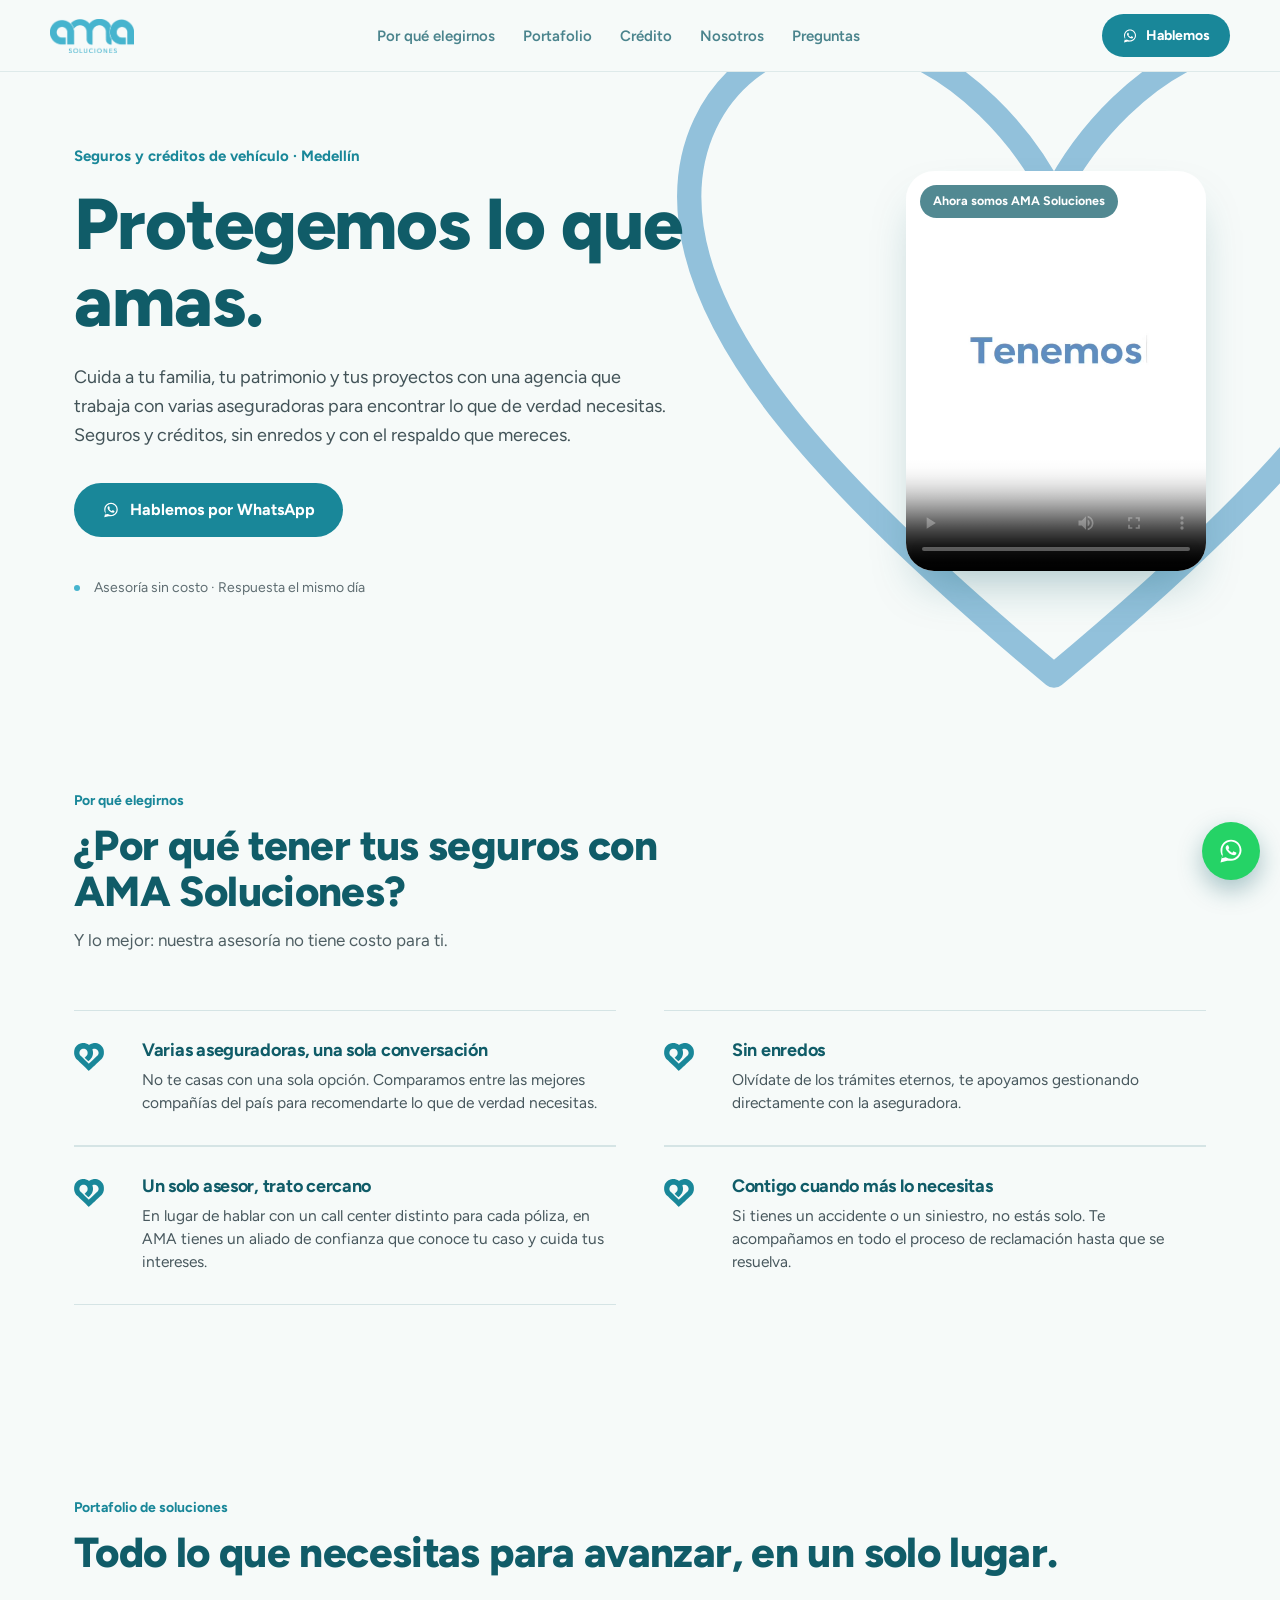
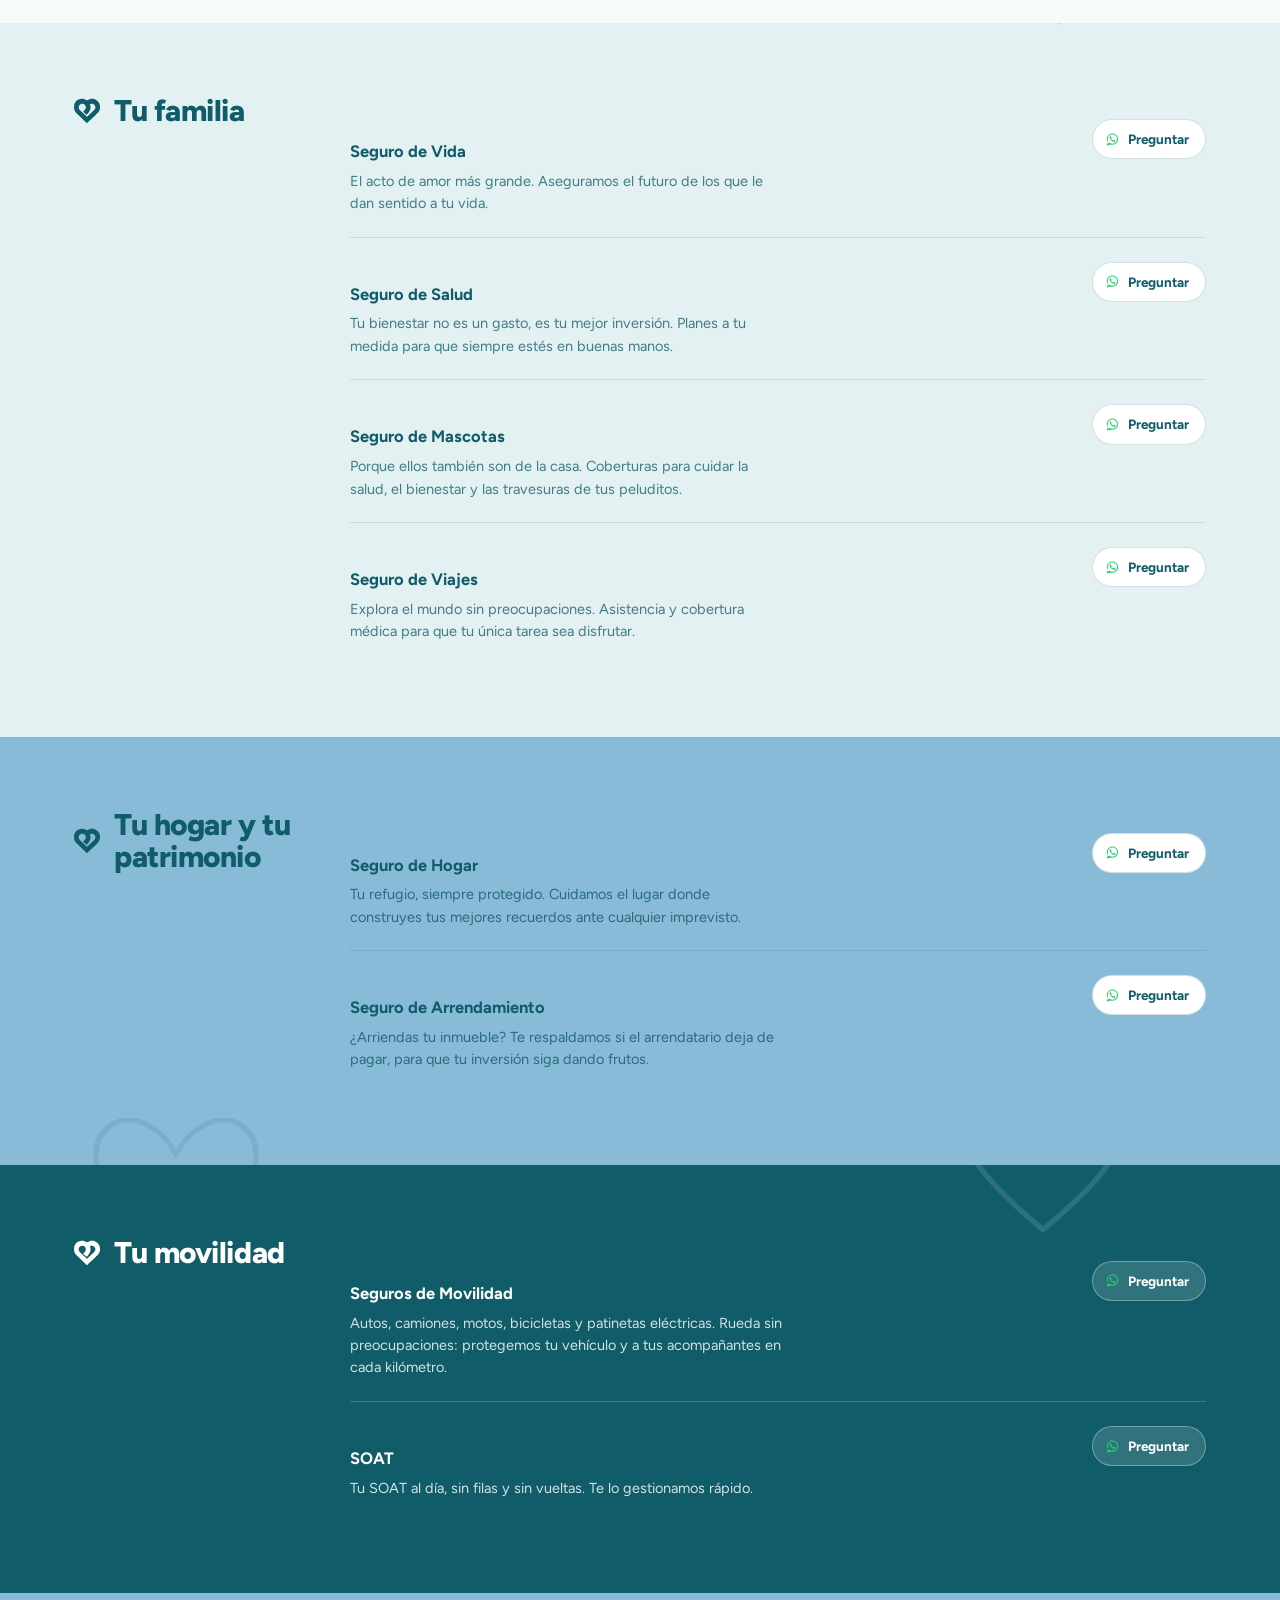
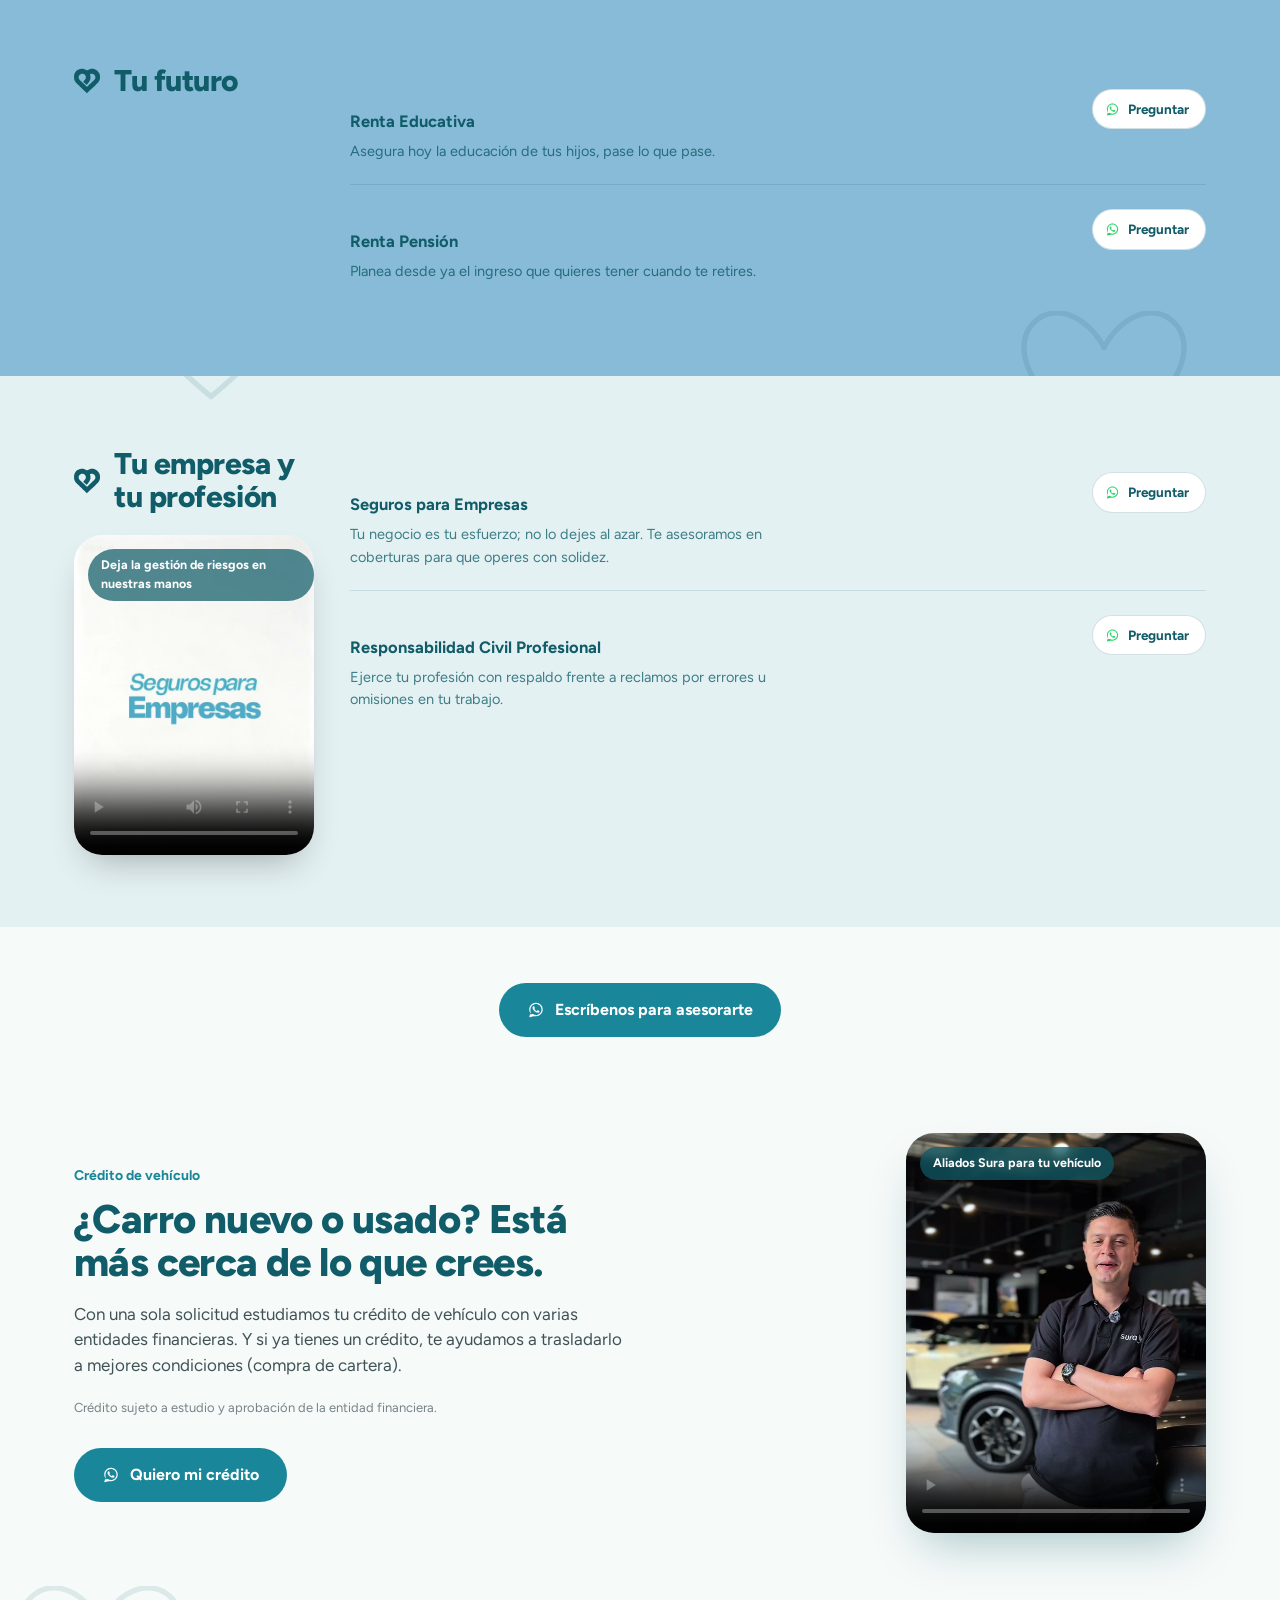
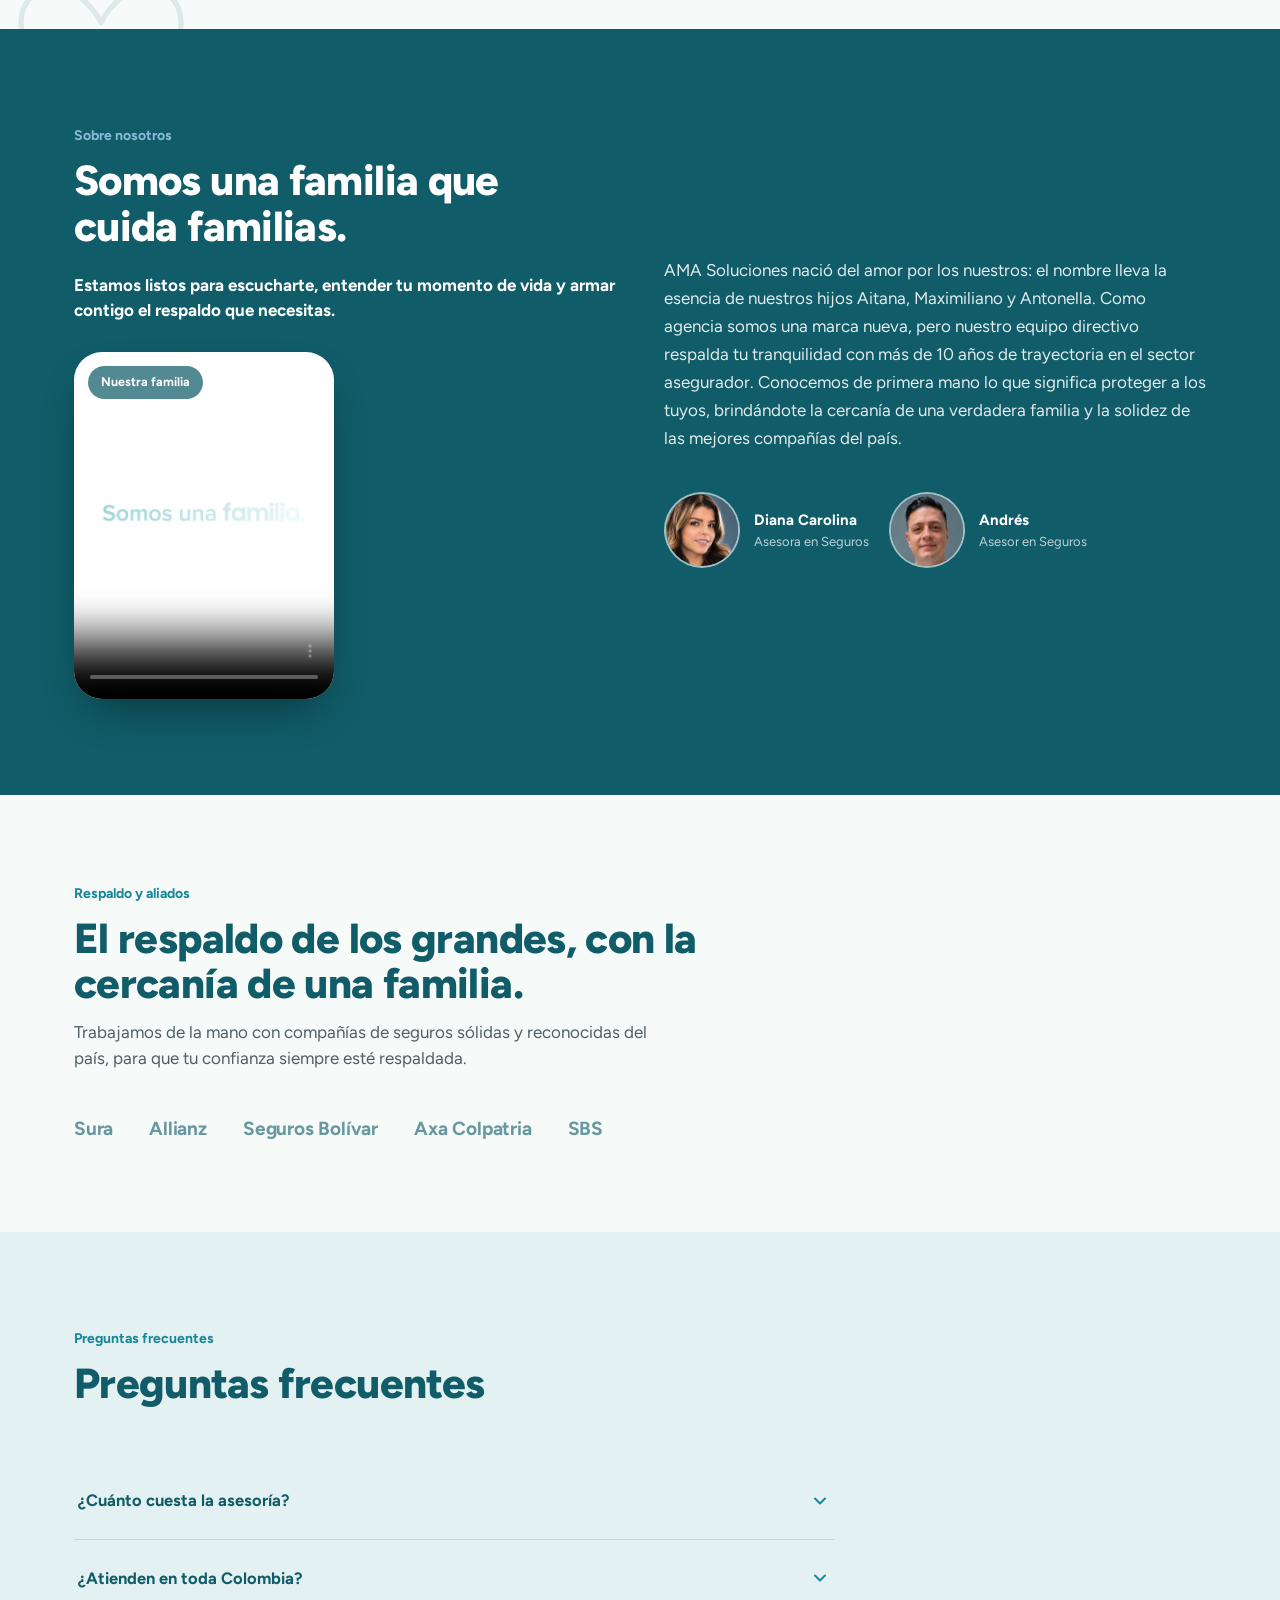
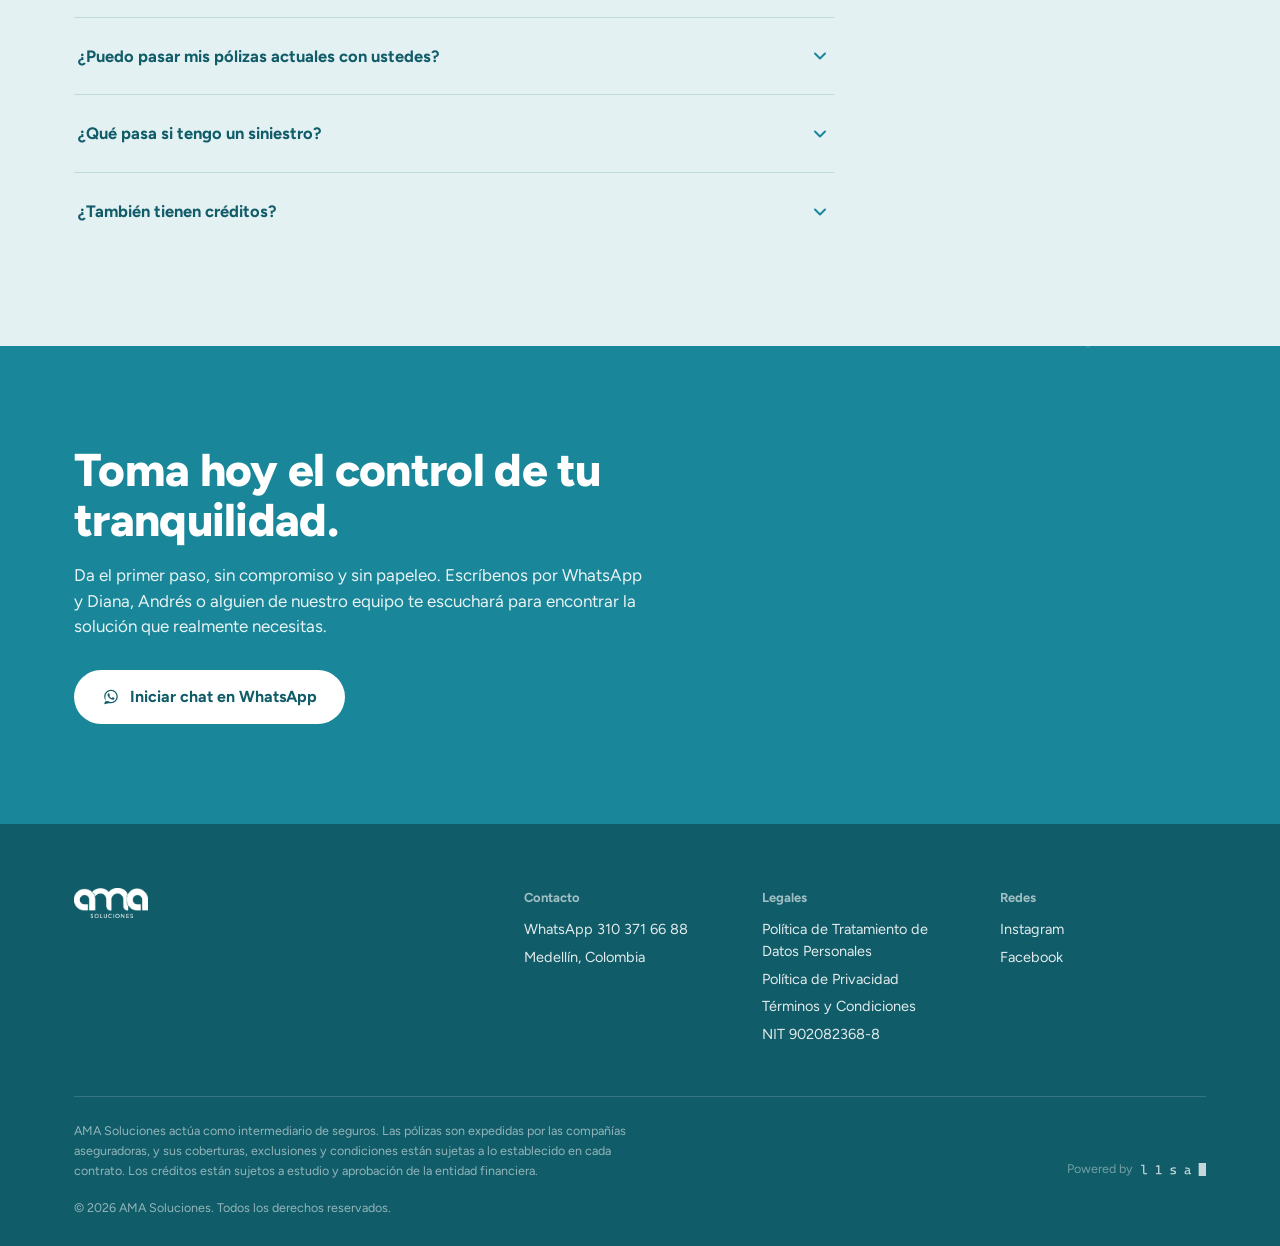
==== index.html @ b1a8461d "feat: corazones del logo, favicon de marca y fotos de los dueños Co-Authored-By: Claude Opus 5.5 <no" ====
<!doctype html>
<html lang="es">
<head>
<meta charset="UTF-8">
<meta name="viewport" content="width=device-width, initial-scale=1">
<title>AMA Soluciones — Protegemos lo que amas</title>
<meta name="description" content="Agencia multimarca de seguros y créditos de vehículo en Medellín. Comparamos entre las mejores aseguradoras del país para encontrar lo que de verdad necesitas, con un solo asesor de confianza.">
<meta property="og:title" content="AMA Soluciones — Protegemos lo que amas">
<meta property="og:description" content="Seguros y créditos, sin enredos y con el respaldo que mereces.">
<meta property="og:image" content="assets/logos/logo-completo-color.png">
<link rel="icon" href="favicon.ico" sizes="any">
<link rel="icon" href="assets/favicon.svg" type="image/svg+xml">
<link rel="apple-touch-icon" href="assets/apple-touch-icon.png">
<meta name="theme-color" content="#198799">
<link rel="preconnect" href="https://fonts.googleapis.com">
<link rel="preconnect" href="https://fonts.gstatic.com" crossorigin>
<link href="https://fonts.googleapis.com/css2?family=Figtree:wght@400;500;600;700;800;900&display=swap" rel="stylesheet">
<link rel="stylesheet" href="styles.css">
</head>
<body>

<!-- Símbolos SVG compartidos (corazón de líneas, WhatsApp, chevron) -->
<svg width="0" height="0" style="position:absolute" aria-hidden="true">
  <symbol id="ico-heart" viewBox="0 0 100 90">
    <path d="M50 85 C20 60 2 40 2 22 C2 8 14 -2 28 2 C38 5 46 14 50 22 C54 14 62 5 72 2 C86 -2 98 8 98 22 C98 40 80 60 50 85 Z" fill="none" stroke="currentColor" stroke-width="3.2" stroke-linejoin="round" stroke-linecap="round"/>
  </symbol>
  <symbol id="ico-heart-logo" viewBox="0 0 898 844">
    <path fill="currentColor" transform="translate(0,844) scale(1,-1)" d="M254 842 c-8 0 -25 -2 -29 -3 -3 0 -7 -1 -10 -2 -6 -1 -10 -2 -20 -5 -4 -1 -19 -6 -22 -7 -1 -1 -3 -1 -4 -2 -11 -4 -24 -10 -32 -15 -3 -2 -6 -4 -7 -4 0 0 -4 -3 -9 -6 -33 -22 -60 -51 -80 -84 -8 -12 -21 -39 -21 -42 0 -1 0 -2 -1 -3 -4 -7 -10 -32 -14 -53 -5 -32 -5 -94 1 -121 1 -4 2 -9 2 -11 5 -24 18 -57 33 -82 10 -18 31 -46 37 -51 10 -7 247 -236 298 -286 39 -40 63 -63 64 -63 1 0 23 20 49 44 107 98 127 116 149 137 13 12 52 47 86 79 96 88 96 88 103 97 19 23 41 57 49 78 6 16 9 25 12 34 4 14 6 30 9 50 4 37 0 93 -9 125 -1 2 -1 5 -2 7 -17 61 -65 122 -121 153 -9 5 -23 12 -27 13 -2 1 -6 3 -7 3 -8 4 -21 8 -32 11 -14 4 -17 4 -43 8 -9 1 -50 1 -60 0 -18 -2 -36 -6 -47 -9 -2 -1 -5 -1 -7 -2 -25 -7 -64 -25 -85 -41 -7 -5 -9 -6 -9 -4 -2 4 -45 29 -62 35 -2 1 -5 3 -6 3 -2 0 -4 1 -6 2 -2 1 -4 2 -5 2 -4 1 -17 5 -28 8 -4 1 -22 4 -32 6 -7 1 -45 2 -55 1z m55 -172 c74 -14 117 -89 94 -162 -5 -12 -14 -30 -22 -38 -2 -2 -17 -20 -34 -38 -17 -19 -30 -35 -30 -35 1 -2 117 -105 118 -105 0 0 9 10 19 21 10 11 28 31 39 44 17 19 29 33 29 35 0 1 2 4 5 8 6 10 23 44 23 47 0 1 0 2 1 3 1 1 4 9 6 18 1 2 2 5 3 6 1 1 2 4 2 6 0 2 1 6 2 9 1 6 4 20 5 30 1 11 1 46 0 55 0 3 -1 11 -2 16 -1 4 -2 10 -2 12 0 1 -1 5 -2 9 -1 3 -2 7 -2 8 0 1 -1 5 -2 7 -1 2 -3 9 -5 15 -5 15 -6 13 5 18 5 3 11 6 15 7 5 2 8 2 19 5 6 1 34 1 41 0 55 -11 92 -49 103 -104 1 -7 1 -32 0 -39 -4 -18 -10 -34 -18 -48 -8 -12 -23 -27 -140 -136 -67 -63 -125 -117 -128 -119 l-5 -5 -126 121 c-123 118 -131 126 -141 141 -21 32 -25 79 -9 114 1 2 2 4 2 4 0 1 2 5 5 10 19 32 46 52 85 61 10 2 34 2 47 -1z"/>
  </symbol>
  <symbol id="ico-whatsapp" viewBox="0 0 32 32">
    <path fill="currentColor" d="M16.001 3C9.37 3 4 8.37 4 15c0 2.39.7 4.61 1.9 6.49L4 29l7.73-1.86A11.9 11.9 0 0 0 16 27c6.63 0 12-5.37 12-12S22.63 3 16.001 3Zm.01 21.8c-1.96 0-3.86-.52-5.5-1.5l-.39-.23-4.58 1.1 1.12-4.47-.26-.41A9.77 9.77 0 0 1 6.2 15c0-5.4 4.4-9.8 9.81-9.8 5.4 0 9.8 4.4 9.8 9.8s-4.4 9.8-9.81 9.8Zm5.4-7.34c-.3-.15-1.76-.87-2.03-.97-.27-.1-.47-.15-.67.15-.2.3-.77.97-.94 1.17-.17.2-.35.22-.65.07-.3-.15-1.26-.46-2.4-1.47-.89-.79-1.49-1.76-1.66-2.06-.17-.3-.02-.46.13-.61.14-.14.3-.35.45-.52.15-.17.2-.3.3-.5.1-.2.05-.37-.02-.52-.07-.15-.67-1.61-.92-2.2-.24-.58-.49-.5-.67-.51h-.57c-.2 0-.52.07-.8.37-.27.3-1.05 1.03-1.05 2.5s1.08 2.9 1.23 3.1c.15.2 2.12 3.24 5.14 4.54.72.31 1.28.5 1.72.64.72.23 1.38.2 1.9.12.58-.09 1.76-.72 2.01-1.42.25-.7.25-1.3.17-1.42-.07-.12-.27-.2-.57-.35Z"/>
  </symbol>
  <symbol id="ico-chevron" viewBox="0 0 24 24">
    <path fill="none" stroke="currentColor" stroke-width="2.4" stroke-linecap="round" stroke-linejoin="round" d="M6 9l6 6 6-6"/>
  </symbol>
  <symbol id="ico-menu" viewBox="0 0 24 24">
    <path fill="none" stroke="currentColor" stroke-width="2.2" stroke-linecap="round" d="M4 7h16M4 12h16M4 17h16"/>
  </symbol>
  <symbol id="ico-close" viewBox="0 0 24 24">
    <path fill="none" stroke="currentColor" stroke-width="2.2" stroke-linecap="round" d="M5 5l14 14M19 5L5 19"/>
  </symbol>
</svg>

<header class="site-header">
  <div class="container header-inner">
    <a href="#inicio" class="brand-logo" aria-label="AMA Soluciones — inicio">
      <img src="assets/logos/logo-completo-color.png" alt="AMA Soluciones">
    </a>
    <nav class="main-nav" aria-label="Secciones">
      <ul>
        <li><a href="#por-que">Por qué elegirnos</a></li>
        <li><a href="#portafolio">Portafolio</a></li>
        <li><a href="#credito">Crédito</a></li>
        <li><a href="#nosotros">Nosotros</a></li>
        <li><a href="#preguntas">Preguntas</a></li>
      </ul>
    </nav>
    <a class="header-cta" href="https://wa.me/573103716688?text=%C2%A1Hola%2C%20familia%20AMA%21%20Vengo%20de%20su%20sitio%20web%20y%20me%20gustar%C3%ADa%20recibir%20asesor%C3%ADa%20para%20proteger%20lo%20que%20amo." target="_blank" rel="noopener">
      <svg><use href="#ico-whatsapp"/></svg>
      Hablemos
    </a>
    <button class="nav-toggle" id="navToggle" aria-label="Abrir menú" aria-expanded="false" aria-controls="mobileMenu">
      <svg id="navToggleIcon"><use href="#ico-menu"/></svg>
    </button>
  </div>
  <div class="container">
    <nav class="mobile-menu" id="mobileMenu" aria-label="Secciones (móvil)">
      <a href="#por-que">Por qué elegirnos</a>
      <a href="#portafolio">Portafolio</a>
      <a href="#credito">Crédito de vehículo</a>
      <a href="#nosotros">Nosotros</a>
      <a href="#preguntas">Preguntas</a>
    </nav>
  </div>
</header>

<main>

  <!-- HERO -->
  <section id="inicio" class="hero">
    <div class="heart-mark" aria-hidden="true"><svg><use href="#ico-heart"/></svg></div>
    <div class="container hero-grid">
      <div class="hero-inner">
        <span class="hero-kicker">Seguros y créditos de vehículo · Medellín</span>
        <h1>Protegemos lo que amas.</h1>
        <p class="hero-sub">Cuida a tu familia, tu patrimonio y tus proyectos con una agencia que trabaja con varias aseguradoras para encontrar lo que de verdad necesitas. Seguros y créditos, sin enredos y con el respaldo que mereces.</p>
        <a class="btn btn-primary" href="https://wa.me/573103716688?text=%C2%A1Hola%2C%20familia%20AMA%21%20Vengo%20de%20su%20sitio%20web%20y%20me%20gustar%C3%ADa%20recibir%20asesor%C3%ADa%20para%20proteger%20lo%20que%20amo." target="_blank" rel="noopener">
          <svg><use href="#ico-whatsapp"/></svg>
          Hablemos por WhatsApp
        </a>
        <div class="hero-trust"><span class="dot"></span> Asesoría sin costo · Respuesta el mismo día</div>
      </div>
      <div class="hero-media video-card">
        <video controls preload="metadata" poster="assets/videos/anuncio-marca.jpg" playsinline>
          <source src="assets/videos/anuncio-marca.mp4" type="video/mp4">
        </video>
        <span class="video-card-tag">Ahora somos AMA Soluciones</span>
      </div>
    </div>
  </section>

  <!-- POR QUÉ ELEGIRNOS -->
  <section id="por-que" class="why">
    <div class="container">
      <div class="section-head">
        <span class="section-kicker">Por qué elegirnos</span>
        <h2>¿Por qué tener tus seguros con AMA Soluciones?</h2>
        <p>Y lo mejor: nuestra asesoría no tiene costo para ti.</p>
      </div>
      <div class="why-list">
        <div class="why-item">
          <svg class="mini-heart" aria-hidden="true"><use href="#ico-heart-logo"/></svg>
          <div>
            <h3>Varias aseguradoras, una sola conversación</h3>
            <p>No te casas con una sola opción. Comparamos entre las mejores compañías del país para recomendarte lo que de verdad necesitas.</p>
          </div>
        </div>
        <div class="why-item">
          <svg class="mini-heart" aria-hidden="true"><use href="#ico-heart-logo"/></svg>
          <div>
            <h3>Sin enredos</h3>
            <p>Olvídate de los trámites eternos, te apoyamos gestionando directamente con la aseguradora.</p>
          </div>
        </div>
        <div class="why-item">
          <svg class="mini-heart" aria-hidden="true"><use href="#ico-heart-logo"/></svg>
          <div>
            <h3>Un solo asesor, trato cercano</h3>
            <p>En lugar de hablar con un call center distinto para cada póliza, en AMA tienes un aliado de confianza que conoce tu caso y cuida tus intereses.</p>
          </div>
        </div>
        <div class="why-item">
          <svg class="mini-heart" aria-hidden="true"><use href="#ico-heart-logo"/></svg>
          <div>
            <h3>Contigo cuando más lo necesitas</h3>
            <p>Si tienes un accidente o un siniestro, no estás solo. Te acompañamos en todo el proceso de reclamación hasta que se resuelva.</p>
          </div>
        </div>
      </div>
    </div>
  </section>

  <!-- PORTAFOLIO -->
  <section id="portafolio" class="portfolio">
    <div class="section-head">
      <span class="section-kicker">Portafolio de soluciones</span>
      <h2>Todo lo que necesitas para avanzar, en un solo lugar.</h2>
    </div>

    <article class="cat cat--light">
      <div class="heart-mark" aria-hidden="true" style="width:340px;top:-20%;right:4%;"><svg><use href="#ico-heart"/></svg></div>
      <div class="cat-inner">
        <div class="cat-label">
          <svg class="mini-heart" aria-hidden="true"><use href="#ico-heart-logo"/></svg>
          <h3>Tu familia</h3>
        </div>
        <div class="cat-products">
          <div class="cat-product">
            <div>
              <h4>Seguro de Vida</h4>
              <p>El acto de amor más grande. Aseguramos el futuro de los que le dan sentido a tu vida.</p>
            </div>
            <a class="wa-pill" href="https://wa.me/573103716688?text=Hola%2C%20AMA.%20Vengo%20de%20su%20p%C3%A1gina%20web%20y%20quiero%20informaci%C3%B3n%20sobre%20el%20seguro%20de%20vida." target="_blank" rel="noopener"><svg><use href="#ico-whatsapp"/></svg>Preguntar</a>
          </div>
          <div class="cat-product">
            <div>
              <h4>Seguro de Salud</h4>
              <p>Tu bienestar no es un gasto, es tu mejor inversión. Planes a tu medida para que siempre estés en buenas manos.</p>
            </div>
            <a class="wa-pill" href="https://wa.me/573103716688?text=Hola%2C%20AMA.%20Vengo%20de%20su%20p%C3%A1gina%20web%20y%20quiero%20informaci%C3%B3n%20sobre%20el%20seguro%20de%20salud." target="_blank" rel="noopener"><svg><use href="#ico-whatsapp"/></svg>Preguntar</a>
          </div>
          <div class="cat-product">
            <div>
              <h4>Seguro de Mascotas</h4>
              <p>Porque ellos también son de la casa. Coberturas para cuidar la salud, el bienestar y las travesuras de tus peluditos.</p>
            </div>
            <a class="wa-pill" href="https://wa.me/573103716688?text=Hola%2C%20AMA.%20Vengo%20de%20su%20p%C3%A1gina%20web%20y%20quiero%20informaci%C3%B3n%20sobre%20el%20seguro%20de%20mascotas." target="_blank" rel="noopener"><svg><use href="#ico-whatsapp"/></svg>Preguntar</a>
          </div>
          <div class="cat-product">
            <div>
              <h4>Seguro de Viajes</h4>
              <p>Explora el mundo sin preocupaciones. Asistencia y cobertura médica para que tu única tarea sea disfrutar.</p>
            </div>
            <a class="wa-pill" href="https://wa.me/573103716688?text=Hola%2C%20AMA.%20Vengo%20de%20su%20p%C3%A1gina%20web%20y%20quiero%20informaci%C3%B3n%20sobre%20el%20seguro%20de%20viajes." target="_blank" rel="noopener"><svg><use href="#ico-whatsapp"/></svg>Preguntar</a>
          </div>
        </div>
      </div>
    </article>

    <article class="cat cat--mid">
      <div class="heart-mark" aria-hidden="true" style="width:300px;bottom:-24%;left:2%;"><svg><use href="#ico-heart"/></svg></div>
      <div class="cat-inner">
        <div class="cat-label">
          <svg class="mini-heart" aria-hidden="true"><use href="#ico-heart-logo"/></svg>
          <h3>Tu hogar y tu patrimonio</h3>
        </div>
        <div class="cat-products">
          <div class="cat-product">
            <div>
              <h4>Seguro de Hogar</h4>
              <p>Tu refugio, siempre protegido. Cuidamos el lugar donde construyes tus mejores recuerdos ante cualquier imprevisto.</p>
            </div>
            <a class="wa-pill" href="https://wa.me/573103716688?text=Hola%2C%20AMA.%20Vengo%20de%20su%20p%C3%A1gina%20web%20y%20quiero%20informaci%C3%B3n%20sobre%20el%20seguro%20de%20hogar." target="_blank" rel="noopener"><svg><use href="#ico-whatsapp"/></svg>Preguntar</a>
          </div>
          <div class="cat-product">
            <div>
              <h4>Seguro de Arrendamiento</h4>
              <p>¿Arriendas tu inmueble? Te respaldamos si el arrendatario deja de pagar, para que tu inversión siga dando frutos.</p>
            </div>
            <a class="wa-pill" href="https://wa.me/573103716688?text=Hola%2C%20AMA.%20Vengo%20de%20su%20p%C3%A1gina%20web%20y%20quiero%20informaci%C3%B3n%20sobre%20el%20seguro%20de%20arrendamiento." target="_blank" rel="noopener"><svg><use href="#ico-whatsapp"/></svg>Preguntar</a>
          </div>
        </div>
      </div>
    </article>

    <article class="cat cat--dark">
      <div class="heart-mark" aria-hidden="true" style="width:320px;top:-18%;right:6%;"><svg><use href="#ico-heart"/></svg></div>
      <div class="cat-inner">
        <div class="cat-label">
          <svg class="mini-heart" aria-hidden="true"><use href="#ico-heart-logo"/></svg>
          <h3>Tu movilidad</h3>
        </div>
        <div class="cat-products">
          <div class="cat-product">
            <div>
              <h4>Seguros de Movilidad</h4>
              <p>Autos, camiones, motos, bicicletas y patinetas eléctricas. Rueda sin preocupaciones: protegemos tu vehículo y a tus acompañantes en cada kilómetro.</p>
            </div>
            <a class="wa-pill" href="https://wa.me/573103716688?text=Hola%2C%20AMA.%20Vengo%20de%20su%20p%C3%A1gina%20web%20y%20quiero%20informaci%C3%B3n%20sobre%20el%20seguro%20de%20movilidad%20%28autos%2C%20motos%20u%20otros%20veh%C3%ADculos%29." target="_blank" rel="noopener"><svg><use href="#ico-whatsapp"/></svg>Preguntar</a>
          </div>
          <div class="cat-product">
            <div>
              <h4>SOAT</h4>
              <p>Tu SOAT al día, sin filas y sin vueltas. Te lo gestionamos rápido.</p>
            </div>
            <a class="wa-pill" href="https://wa.me/573103716688?text=Hola%2C%20AMA.%20Vengo%20de%20su%20p%C3%A1gina%20web%20y%20quiero%20informaci%C3%B3n%20sobre%20el%20SOAT." target="_blank" rel="noopener"><svg><use href="#ico-whatsapp"/></svg>Preguntar</a>
          </div>
        </div>
      </div>
    </article>

    <article class="cat cat--mid">
      <div class="heart-mark" aria-hidden="true" style="width:300px;bottom:-22%;right:2%;"><svg><use href="#ico-heart"/></svg></div>
      <div class="cat-inner">
        <div class="cat-label">
          <svg class="mini-heart" aria-hidden="true"><use href="#ico-heart-logo"/></svg>
          <h3>Tu futuro</h3>
        </div>
        <div class="cat-products">
          <div class="cat-product">
            <div>
              <h4>Renta Educativa</h4>
              <p>Asegura hoy la educación de tus hijos, pase lo que pase.</p>
            </div>
            <a class="wa-pill" href="https://wa.me/573103716688?text=Hola%2C%20AMA.%20Vengo%20de%20su%20p%C3%A1gina%20web%20y%20quiero%20informaci%C3%B3n%20sobre%20la%20renta%20educativa." target="_blank" rel="noopener"><svg><use href="#ico-whatsapp"/></svg>Preguntar</a>
          </div>
          <div class="cat-product">
            <div>
              <h4>Renta Pensión</h4>
              <p>Planea desde ya el ingreso que quieres tener cuando te retires.</p>
            </div>
            <a class="wa-pill" href="https://wa.me/573103716688?text=Hola%2C%20AMA.%20Vengo%20de%20su%20p%C3%A1gina%20web%20y%20quiero%20informaci%C3%B3n%20sobre%20la%20renta%20pensi%C3%B3n." target="_blank" rel="noopener"><svg><use href="#ico-whatsapp"/></svg>Preguntar</a>
          </div>
        </div>
      </div>
    </article>

    <article class="cat cat--light">
      <div class="heart-mark" aria-hidden="true" style="width:320px;top:-22%;left:4%;"><svg><use href="#ico-heart"/></svg></div>
      <div class="cat-inner">
        <div class="cat-label-col">
          <div class="cat-label">
            <svg class="mini-heart" aria-hidden="true"><use href="#ico-heart-logo"/></svg>
            <h3>Tu empresa y tu profesión</h3>
          </div>
          <div class="video-card cat-video">
            <video controls preload="metadata" poster="assets/videos/testimonio-empresas.jpg" playsinline>
              <source src="assets/videos/testimonio-empresas.mp4" type="video/mp4">
            </video>
            <span class="video-card-tag">Deja la gestión de riesgos en nuestras manos</span>
          </div>
        </div>
        <div class="cat-products">
          <div class="cat-product">
            <div>
              <h4>Seguros para Empresas</h4>
              <p>Tu negocio es tu esfuerzo; no lo dejes al azar. Te asesoramos en coberturas para que operes con solidez.</p>
            </div>
            <a class="wa-pill" href="https://wa.me/573103716688?text=Hola%2C%20AMA.%20Vengo%20de%20su%20p%C3%A1gina%20web%20y%20quiero%20informaci%C3%B3n%20sobre%20los%20seguros%20para%20empresas." target="_blank" rel="noopener"><svg><use href="#ico-whatsapp"/></svg>Preguntar</a>
          </div>
          <div class="cat-product">
            <div>
              <h4>Responsabilidad Civil Profesional</h4>
              <p>Ejerce tu profesión con respaldo frente a reclamos por errores u omisiones en tu trabajo.</p>
            </div>
            <a class="wa-pill" href="https://wa.me/573103716688?text=Hola%2C%20AMA.%20Vengo%20de%20su%20p%C3%A1gina%20web%20y%20quiero%20informaci%C3%B3n%20sobre%20la%20responsabilidad%20civil%20profesional." target="_blank" rel="noopener"><svg><use href="#ico-whatsapp"/></svg>Preguntar</a>
          </div>
        </div>
      </div>
    </article>

    <div class="portfolio-cta">
      <a class="btn btn-primary" href="https://wa.me/573103716688?text=Hola%2C%20AMA.%20Me%20gustar%C3%ADa%20recibir%20asesor%C3%ADa%20para%20proteger%20lo%20que%20amo." target="_blank" rel="noopener">
        <svg><use href="#ico-whatsapp"/></svg>
        Escríbenos para asesorarte
      </a>
    </div>
  </section>

  <!-- CRÉDITO DE VEHÍCULO -->
  <section id="credito" class="credito">
    <div class="heart-mark" aria-hidden="true"><svg><use href="#ico-heart"/></svg></div>
    <div class="container credito-grid">
      <div class="credito-inner">
        <span class="section-kicker">Crédito de vehículo</span>
        <h2>¿Carro nuevo o usado? Está más cerca de lo que crees.</h2>
        <p class="lead">Con una sola solicitud estudiamos tu crédito de vehículo con varias entidades financieras. Y si ya tienes un crédito, te ayudamos a trasladarlo a mejores condiciones (compra de cartera).</p>
        <p class="fine-print">Crédito sujeto a estudio y aprobación de la entidad financiera.</p>
        <a class="btn btn-primary" href="https://wa.me/573103716688?text=Hola%2C%20AMA.%20Me%20interesa%20un%20cr%C3%A9dito%20de%20veh%C3%ADculo." target="_blank" rel="noopener">
          <svg><use href="#ico-whatsapp"/></svg>
          Quiero mi crédito
        </a>
      </div>
      <div class="video-card credito-media">
        <video controls preload="metadata" poster="assets/videos/testimonio-vehiculo-sura.jpg" playsinline>
          <source src="assets/videos/testimonio-vehiculo-sura.mp4" type="video/mp4">
        </video>
        <span class="video-card-tag">Aliados Sura para tu vehículo</span>
      </div>
    </div>
  </section>

  <!-- SOBRE NOSOTROS -->
  <section id="nosotros" class="nosotros">
    <div class="container nosotros-grid">
      <div>
        <span class="section-kicker" style="color:var(--teal-300)">Sobre nosotros</span>
        <h2>Somos una familia que cuida familias.</h2>
        <p class="closing">Estamos listos para escucharte, entender tu momento de vida y armar contigo el respaldo que necesitas.</p>
        <div class="video-card nosotros-media">
          <video controls preload="metadata" poster="assets/videos/familia-fundadores.jpg" playsinline>
            <source src="assets/videos/familia-fundadores.mp4" type="video/mp4">
          </video>
          <span class="video-card-tag">Nuestra familia</span>
        </div>
      </div>
      <div>
        <p class="lead">AMA Soluciones nació del amor por los nuestros: el nombre lleva la esencia de nuestros hijos Aitana, Maximiliano y Antonella. Como agencia somos una marca nueva, pero nuestro equipo directivo respalda tu tranquilidad con más de 10 años de trayectoria en el sector asegurador. Conocemos de primera mano lo que significa proteger a los tuyos, brindándote la cercanía de una verdadera familia y la solidez de las mejores compañías del país.</p>
        <div class="team">
          <div class="team-card">
            <img class="team-avatar" src="assets/team/diana-carolina.jpg" alt="Diana Carolina, asesora en seguros de AMA Soluciones" width="160" height="160" loading="lazy">
            <div>
              <div class="team-name">Diana Carolina</div>
              <div class="team-role">Asesora en Seguros</div>
            </div>
          </div>
          <div class="team-card">
            <img class="team-avatar" src="assets/team/andres.jpg" alt="Andrés, asesor en seguros de AMA Soluciones" width="160" height="160" loading="lazy">
            <div>
              <div class="team-name">Andrés</div>
              <div class="team-role">Asesor en Seguros</div>
            </div>
          </div>
        </div>
      </div>
    </div>
  </section>

  <!-- ALIADOS -->
  <section id="aliados" class="aliados">
    <div class="container">
      <div class="section-head">
        <span class="section-kicker">Respaldo y aliados</span>
        <h2>El respaldo de los grandes, con la cercanía de una familia.</h2>
        <p>Trabajamos de la mano con compañías de seguros sólidas y reconocidas del país, para que tu confianza siempre esté respaldada.</p>
      </div>
      <div class="aliados-row">
        <span class="aliado-chip">Sura</span>
        <span class="aliado-chip">Allianz</span>
        <span class="aliado-chip">Seguros Bolívar</span>
        <span class="aliado-chip">Axa Colpatria</span>
        <span class="aliado-chip">SBS</span>
      </div>
    </div>
  </section>

  <!-- PREGUNTAS FRECUENTES -->
  <section id="preguntas" class="faq">
    <div class="container">
      <div class="section-head">
        <span class="section-kicker">Preguntas frecuentes</span>
        <h2>Preguntas frecuentes</h2>
      </div>
      <div class="faq-list">
        <details class="faq-item">
          <summary>¿Cuánto cuesta la asesoría?<svg class="chevron"><use href="#ico-chevron"/></svg></summary>
          <p class="faq-answer">Nada. Nuestra asesoría no tiene costo; solo pagas tu póliza.</p>
        </details>
        <details class="faq-item">
          <summary>¿Atienden en toda Colombia?<svg class="chevron"><use href="#ico-chevron"/></svg></summary>
          <p class="faq-answer">Sí. Te atendemos de forma virtual desde cualquier ciudad del país.</p>
        </details>
        <details class="faq-item">
          <summary>¿Puedo pasar mis pólizas actuales con ustedes?<svg class="chevron"><use href="#ico-chevron"/></svg></summary>
          <p class="faq-answer">Sí. Revisamos lo que tienes hoy, te decimos si hay algo que mejorar y si decides quedarte con nosotros, hacemos el trámite.</p>
        </details>
        <details class="faq-item">
          <summary>¿Qué pasa si tengo un siniestro?<svg class="chevron"><use href="#ico-chevron"/></svg></summary>
          <p class="faq-answer">Comunícate a la línea de asistencia de la aseguradora, que tiene atención las 24 horas del día los 7 días de la semana, o también nos puedes llamar o escribir y te acompañamos en todo el proceso de reclamación con la aseguradora.</p>
        </details>
        <details class="faq-item">
          <summary>¿También tienen créditos?<svg class="chevron"><use href="#ico-chevron"/></svg></summary>
          <p class="faq-answer">Sí, para vehículo nuevo o usado, sujetos a aprobación de la entidad financiera.</p>
        </details>
      </div>
    </div>
  </section>

  <!-- CIERRE -->
  <section id="contacto" class="cierre">
    <div class="heart-mark" aria-hidden="true"><svg><use href="#ico-heart"/></svg></div>
    <div class="container">
      <div class="cierre-inner">
        <h2>Toma hoy el control de tu tranquilidad.</h2>
        <p>Da el primer paso, sin compromiso y sin papeleo. Escríbenos por WhatsApp y Diana, Andrés o alguien de nuestro equipo te escuchará para encontrar la solución que realmente necesitas.</p>
        <a class="btn btn-on-dark" href="https://wa.me/573103716688?text=%C2%A1Hola%2C%20familia%20AMA%21%20Vengo%20de%20su%20sitio%20web%20y%20me%20gustar%C3%ADa%20recibir%20asesor%C3%ADa%20para%20proteger%20lo%20que%20amo." target="_blank" rel="noopener">
          <svg><use href="#ico-whatsapp"/></svg>
          Iniciar chat en WhatsApp
        </a>
      </div>
    </div>
  </section>

</main>

<footer class="site-footer">
  <div class="container">
    <div class="footer-top">
      <div>
        <div class="footer-logo"><img src="assets/logos/logo-completo-blanco.png" alt="AMA Soluciones"></div>
      </div>
      <div class="footer-cols">
        <div class="footer-col">
          <h5>Contacto</h5>
          <a href="https://wa.me/573103716688" target="_blank" rel="noopener">WhatsApp 310 371 66 88</a>
          <p>Medellín, Colombia</p>
        </div>
        <div class="footer-col">
          <h5>Legales</h5>
          <a href="#">Política de Tratamiento de Datos Personales</a>
          <a href="#">Política de Privacidad</a>
          <a href="#">Términos y Condiciones</a>
          <p>NIT 902082368-8</p>
        </div>
        <div class="footer-col">
          <h5>Redes</h5>
          <a href="https://instagram.com/amasolucionesltda" target="_blank" rel="noopener">Instagram</a>
          <a href="https://facebook.com/amasolucionesltda" target="_blank" rel="noopener">Facebook</a>
        </div>
      </div>
    </div>
    <div class="footer-bottom">
      <div>
        <p class="footer-legal">AMA Soluciones actúa como intermediario de seguros. Las pólizas son expedidas por las compañías aseguradoras, y sus coberturas, exclusiones y condiciones están sujetas a lo establecido en cada contrato. Los créditos están sujetos a estudio y aprobación de la entidad financiera.</p>
        <p>© 2026 AMA Soluciones. Todos los derechos reservados.</p>
      </div>
      <a class="powered-by" href="https://aicstudio.tech" target="_blank" rel="noopener">
        <span>Powered by</span>
        <img class="powered-logo" src="assets/logos/powered-by-lisa.png" alt="LISA">
      </a>
    </div>
  </div>
</footer>

<a id="waFloat" class="wa-float" href="https://wa.me/573103716688?text=%C2%A1Hola%2C%20familia%20AMA%21%20Vengo%20de%20su%20sitio%20web%20y%20me%20gustar%C3%ADa%20recibir%20asesor%C3%ADa%20para%20proteger%20lo%20que%20amo." target="_blank" rel="noopener" aria-label="Escríbenos por WhatsApp">
  <svg><use href="#ico-whatsapp"/></svg>
</a>

<script>
(function () {
  var toggle = document.getElementById('navToggle');
  var menu = document.getElementById('mobileMenu');
  var icon = document.getElementById('navToggleIcon');
  if (toggle && menu) {
    toggle.addEventListener('click', function () {
      var open = menu.classList.toggle('is-open');
      toggle.setAttribute('aria-expanded', open ? 'true' : 'false');
      icon.innerHTML = '<use href="#' + (open ? 'ico-close' : 'ico-menu') + '"/>';
    });
    menu.querySelectorAll('a').forEach(function (a) {
      a.addEventListener('click', function () {
        menu.classList.remove('is-open');
        toggle.setAttribute('aria-expanded', 'false');
        icon.innerHTML = '<use href="#ico-menu"/>';
      });
    });
  }

  var btn = document.getElementById('waFloat');
  if (btn) {
    var reduceMotion = window.matchMedia('(prefers-reduced-motion: reduce)').matches;
    var delay = reduceMotion ? 300 : 1400;
    setTimeout(function () { btn.classList.add('is-visible'); }, delay);
  }
})();
</script>

</body>
</html>
---- styles.css ----
/* ===================================================================
   AMA Soluciones — tokens
   =================================================================== */
:root {
  --ink: #0e2229;
  --teal-900: #105c68;
  --teal-700: #198799;
  --teal-600: #1a95a8;
  --teal-500: #46b4ce;
  --teal-300: #88bbd8;
  --teal-100: #e4f1f3;
  --paper: #f6faf9;
  --white: #ffffff;
  --wa-green: #25d366;

  --serif: "Figtree", -apple-system, "Segoe UI", sans-serif; /* nombre de variable heredado del patrón de otros sitios; aquí es la única familia */
  --sans: "Figtree", -apple-system, "Segoe UI", sans-serif;

  --container: 1180px;
  --radius-lg: 28px;
  --radius-md: 18px;
  --radius-sm: 12px;
}

* { box-sizing: border-box; }
html { scroll-behavior: smooth; }
@media (prefers-reduced-motion: reduce) {
  html { scroll-behavior: auto; }
  *, *::before, *::after { animation-duration: 0.01ms !important; transition-duration: 0.01ms !important; }
}

body {
  margin: 0;
  font-family: var(--sans);
  color: var(--ink);
  background: var(--paper);
  -webkit-font-smoothing: antialiased;
  line-height: 1.5;
}

img { max-width: 100%; display: block; }

a { color: inherit; }

.container {
  max-width: var(--container);
  margin: 0 auto;
  padding: 0 24px;
}

h1, h2, h3 {
  font-family: var(--serif);
  font-weight: 800;
  line-height: 1.08;
  letter-spacing: -0.015em;
  margin: 0;
}

p { margin: 0; }

.visually-hidden {
  position: absolute; width: 1px; height: 1px; overflow: hidden;
  clip: rect(0 0 0 0); white-space: nowrap;
}

:focus-visible {
  outline: 3px solid var(--teal-500);
  outline-offset: 3px;
}

/* ===================================================================
   Header
   =================================================================== */
.site-header {
  position: sticky;
  top: 0;
  z-index: 50;
  background: color-mix(in srgb, var(--paper) 88%, transparent);
  -webkit-backdrop-filter: blur(10px);
  backdrop-filter: blur(10px);
  border-bottom: 1px solid color-mix(in srgb, var(--teal-900) 10%, transparent);
}

.header-inner {
  display: flex;
  align-items: center;
  justify-content: space-between;
  gap: 24px;
  padding: 14px 0;
}

.brand-logo { height: 34px; width: auto; }
.brand-logo img { height: 100%; width: auto; display: block; }

.main-nav { display: none; }
.main-nav ul { display: flex; gap: 28px; list-style: none; margin: 0; padding: 0; }
.main-nav a {
  text-decoration: none;
  font-size: 15px;
  font-weight: 600;
  color: var(--teal-900);
  opacity: 0.75;
  transition: opacity 0.2s ease;
}
.main-nav a:hover { opacity: 1; }

@media (min-width: 900px) {
  .main-nav { display: block; }
}

.header-cta {
  display: inline-flex;
  align-items: center;
  gap: 8px;
  background: var(--teal-700);
  color: var(--white);
  font-weight: 700;
  font-size: 14px;
  padding: 11px 20px;
  border-radius: 999px;
  text-decoration: none;
  white-space: nowrap;
  transition: background 0.2s ease, transform 0.2s ease;
}
.header-cta:hover { background: var(--teal-900); transform: translateY(-1px); }
.header-cta svg { width: 16px; height: 16px; flex: none; }
/* En móvil el logo + "Hablemos" + el botón de menú competían por los mismos
   ~24px de padding del header y quedaban pegados a las esquinas. El botón
   flotante de WhatsApp ya cubre esa acción, así que aquí se oculta. */
@media (max-width: 760px) {
  .header-cta { display: none; }
}

/* ===================================================================
   Botones / pills reutilizables
   =================================================================== */
.btn {
  display: inline-flex;
  align-items: center;
  gap: 10px;
  padding: 15px 28px;
  border-radius: 999px;
  font-weight: 700;
  font-size: 16px;
  text-decoration: none;
  border: none;
  cursor: pointer;
  transition: background 0.2s ease, transform 0.2s ease, box-shadow 0.2s ease;
}
.btn svg { width: 18px; height: 18px; flex: none; }
.btn-primary { background: var(--teal-700); color: var(--white); }
.btn-primary:hover { background: var(--teal-900); transform: translateY(-1px); }
.btn-on-dark { background: var(--white); color: var(--teal-900); }
.btn-on-dark:hover { background: var(--teal-100); transform: translateY(-1px); }

.wa-pill {
  display: inline-flex;
  align-items: center;
  gap: 8px;
  font-size: 13.5px;
  font-weight: 700;
  color: var(--teal-900);
  background: var(--white);
  border: 1.5px solid color-mix(in srgb, var(--teal-900) 18%, transparent);
  padding: 9px 16px 9px 12px;
  border-radius: 999px;
  text-decoration: none;
  white-space: nowrap;
  transition: border-color 0.2s ease, background 0.2s ease, transform 0.2s ease;
}
.wa-pill svg { width: 15px; height: 15px; flex: none; color: var(--wa-green); }
.wa-pill:hover { border-color: var(--teal-700); background: var(--teal-100); transform: translateY(-1px); }
.cat--light .wa-pill,
.cat--mid .wa-pill { background: var(--white); }
.cat--dark .wa-pill {
  background: color-mix(in srgb, var(--white) 14%, transparent);
  border-color: color-mix(in srgb, var(--white) 32%, transparent);
  color: var(--white);
}
.cat--dark .wa-pill:hover { background: color-mix(in srgb, var(--white) 22%, transparent); }

/* ===================================================================
   Motivo gráfico: corazón de líneas (único elemento decorativo recurrente)
   =================================================================== */
.heart-mark {
  position: absolute;
  pointer-events: none;
  z-index: 0;
}
.heart-mark svg { width: 100%; height: 100%; display: block; }

/* ===================================================================
   Hero
   =================================================================== */
.hero {
  position: relative;
  overflow: hidden;
  padding: 72px 0 96px;
}
.hero .heart-mark {
  top: -8%;
  right: -12%;
  width: min(62vw, 760px);
  aspect-ratio: 1 / 0.92;
  opacity: 0.9;
  color: var(--teal-300);
}
.hero-grid {
  position: relative;
  z-index: 1;
  display: grid;
  gap: 44px;
  align-items: center;
}
@media (min-width: 900px) {
  .hero-grid { grid-template-columns: 1.05fr 0.8fr; }
}

.hero-inner {
  max-width: 620px;
}

.hero-media { justify-self: start; }
@media (min-width: 900px) { .hero-media { justify-self: end; } }

/* ---- Tarjeta de video reutilizable (hero, nosotros, portafolio, crédito) ---- */
.video-card {
  position: relative;
  width: 100%;
  max-width: 300px;
  border-radius: var(--radius-lg);
  overflow: hidden;
  box-shadow: 0 24px 48px -16px color-mix(in srgb, var(--teal-900) 35%, transparent);
}
.video-card video {
  display: block;
  width: 100%;
  aspect-ratio: 3 / 4;
  object-fit: cover;
  background: var(--teal-900);
}
.video-card-tag {
  position: absolute;
  left: 14px;
  top: 14px;
  z-index: 2;
  background: color-mix(in srgb, var(--teal-900) 72%, transparent);
  color: var(--white);
  font-size: 12.5px;
  font-weight: 700;
  padding: 7px 13px;
  border-radius: 999px;
  pointer-events: none;
  -webkit-backdrop-filter: blur(4px);
  backdrop-filter: blur(4px);
}
.hero-kicker {
  display: inline-block;
  font-size: 15px;
  font-weight: 700;
  color: var(--teal-700);
  margin-bottom: 18px;
}
.hero h1 {
  font-size: clamp(42px, 6.4vw, 72px);
  color: var(--teal-900);
  margin-bottom: 22px;
}
.hero-sub {
  font-size: 18px;
  line-height: 1.6;
  color: color-mix(in srgb, var(--ink) 78%, transparent);
  max-width: 50ch;
  margin-bottom: 34px;
}
.hero-trust {
  display: flex;
  align-items: center;
  gap: 14px;
  margin-top: 40px;
  font-size: 14px;
  color: color-mix(in srgb, var(--ink) 65%, transparent);
}
.hero-trust .dot { width: 6px; height: 6px; border-radius: 50%; background: var(--teal-500); flex: none; }

@media (max-width: 760px) {
  .hero { padding: 48px 0 64px; }
  .hero .heart-mark { top: -4%; right: -30%; width: 86vw; opacity: 0.55; }
}

/* ===================================================================
   ¿Por qué elegirnos?
   =================================================================== */
.why { padding: 96px 0; }
.section-head { max-width: 640px; margin-bottom: 56px; }
.section-kicker {
  font-size: 14px;
  font-weight: 700;
  color: var(--teal-700);
  margin-bottom: 12px;
  display: block;
}
.section-head h2 {
  font-size: clamp(30px, 4vw, 42px);
  color: var(--teal-900);
  margin-bottom: 14px;
}
.section-head p {
  font-size: 17px;
  color: color-mix(in srgb, var(--ink) 72%, transparent);
  max-width: 54ch;
}

.why-list {
  display: grid;
  grid-template-columns: 1fr;
  gap: 0;
  border-top: 1px solid color-mix(in srgb, var(--teal-900) 14%, transparent);
}
.why-item {
  display: grid;
  grid-template-columns: 48px 1fr;
  gap: 20px;
  padding: 30px 0;
  border-bottom: 1px solid color-mix(in srgb, var(--teal-900) 14%, transparent);
}
.why-item .mini-heart { width: 30px; height: 28px; color: var(--teal-700); flex: none; margin-top: 2px; }
.why-item h3 {
  font-size: 18px;
  font-weight: 700;
  color: var(--teal-900);
  margin-bottom: 8px;
}
.why-item p {
  font-size: 15.5px;
  color: color-mix(in srgb, var(--ink) 75%, transparent);
  max-width: 58ch;
}

@media (min-width: 860px) {
  .why-list { grid-template-columns: 1fr 1fr; column-gap: 48px; border-top: none; }
  .why-item { border-top: 1px solid color-mix(in srgb, var(--teal-900) 14%, transparent); }
  .why-item:nth-last-child(-n+1) { border-bottom: none; }
}

/* ===================================================================
   Portafolio — bandas de color por categoría de vida
   =================================================================== */
.portfolio { padding-top: 96px; }
.portfolio .section-head { padding: 0 24px; max-width: var(--container); margin: 0 auto 48px; }

.cat { position: relative; overflow: hidden; }
.cat-inner {
  max-width: var(--container);
  margin: 0 auto;
  padding: 64px 24px;
  display: grid;
  gap: 36px;
}
.cat-label-col {
  display: flex;
  flex-direction: column;
  gap: 22px;
}
.cat-label {
  display: flex;
  align-items: center;
  gap: 14px;
}
.cat-video { max-width: 240px; box-shadow: 0 18px 36px -14px rgba(0, 0, 0, 0.3); }
.cat-label .mini-heart { width: 26px; height: 26px; flex: none; }
.cat-label h3 {
  font-size: clamp(24px, 3vw, 30px);
  font-weight: 800;
}
.cat-products {
  display: grid;
  grid-template-columns: 1fr;
}
.cat-product {
  display: grid;
  grid-template-columns: 1fr auto;
  align-items: start;
  gap: 18px 24px;
  padding: 22px 0;
  border-bottom: 1px solid;
}
.cat-product:last-child { border-bottom: none; }
.cat-product h4 { font-size: 16.5px; font-weight: 700; margin-bottom: 6px; }
.cat-product p { font-size: 14.5px; line-height: 1.55; max-width: 48ch; }
.cat-product .wa-pill { margin-top: 2px; }

@media (min-width: 700px) {
  .cat-inner { grid-template-columns: 240px 1fr; align-items: start; padding: 72px 24px; }
  .cat-product { grid-template-columns: 1fr auto; }
}

.cat--light {
  background: var(--teal-100);
  color: var(--teal-900);
}
.cat--light .cat-product { border-color: color-mix(in srgb, var(--teal-900) 14%, transparent); }
.cat--light p { color: color-mix(in srgb, var(--teal-900) 78%, transparent); }

.cat--mid {
  background: var(--teal-300);
  color: var(--teal-900);
}
.cat--mid .cat-product { border-color: color-mix(in srgb, var(--teal-900) 16%, transparent); }
.cat--mid p { color: color-mix(in srgb, var(--teal-900) 82%, transparent); }

.cat--dark {
  background: var(--teal-900);
  color: var(--white);
}
.cat--dark .cat-product { border-color: color-mix(in srgb, var(--white) 20%, transparent); }
.cat--dark p { color: color-mix(in srgb, var(--white) 82%, transparent); }

.cat .heart-mark { opacity: 0.12; }
.cat--light .heart-mark, .cat--mid .heart-mark { color: var(--teal-900); }
.cat--dark .heart-mark { color: var(--white); }

.portfolio-cta {
  display: flex;
  justify-content: center;
  padding: 56px 24px 0;
}

/* ===================================================================
   Crédito de vehículo
   =================================================================== */
.credito { padding: 96px 0; position: relative; overflow: hidden; }
.credito-grid {
  position: relative;
  z-index: 1;
  display: grid;
  gap: 44px;
  align-items: center;
}
@media (min-width: 860px) {
  .credito-grid { grid-template-columns: 1.1fr 0.7fr; }
  .credito-media { justify-self: end; }
}
.credito-inner {
  max-width: 560px;
}
.credito .heart-mark {
  bottom: -18%;
  left: -14%;
  width: min(48vw, 560px);
  opacity: 0.1;
  color: var(--teal-900);
}
.credito h2 { font-size: clamp(28px, 3.8vw, 40px); color: var(--teal-900); margin-bottom: 18px; }
.credito p.lead {
  font-size: 17px;
  color: color-mix(in srgb, var(--ink) 78%, transparent);
  max-width: 56ch;
  margin-bottom: 20px;
}
.fine-print {
  font-size: 13px;
  color: color-mix(in srgb, var(--ink) 55%, transparent);
  margin-bottom: 30px;
}

/* ===================================================================
   Sobre nosotros
   =================================================================== */
.nosotros { background: var(--teal-900); color: var(--white); padding: 96px 0; }
.nosotros-grid { display: grid; gap: 48px; }
.nosotros h2 { font-size: clamp(30px, 4vw, 42px); margin-bottom: 22px; max-width: 16ch; }
.nosotros p.lead {
  font-size: 17px;
  line-height: 1.65;
  color: color-mix(in srgb, var(--white) 88%, transparent);
  max-width: 60ch;
}
.nosotros .closing {
  margin-top: 24px;
  font-weight: 700;
  font-size: 17px;
}

.nosotros-media { margin-top: 28px; max-width: 260px; box-shadow: 0 20px 44px -16px rgba(0, 0, 0, 0.45); }

.team { display: flex; gap: 20px; margin-top: 40px; flex-wrap: wrap; }
.team-card { display: flex; align-items: center; gap: 14px; }
.team-avatar {
  width: 76px; height: 76px; border-radius: 50%;
  object-fit: cover;
  flex: none;
  border: 2px solid color-mix(in srgb, var(--white) 55%, transparent);
  background: color-mix(in srgb, var(--white) 14%, transparent);
}
.team-name { font-weight: 700; font-size: 15px; }
.team-role { font-size: 13px; color: color-mix(in srgb, var(--white) 72%, transparent); }

@media (min-width: 860px) {
  .nosotros-grid { grid-template-columns: 1fr 1fr; align-items: center; }
}

/* ===================================================================
   Aliados
   =================================================================== */
.aliados { padding: 88px 0; }
.aliados .section-head { margin-bottom: 44px; }
.aliados-row {
  display: flex;
  flex-wrap: wrap;
  gap: 16px 36px;
  align-items: center;
}
.aliado-chip {
  font-family: var(--serif);
  font-weight: 700;
  font-size: 19px;
  color: color-mix(in srgb, var(--teal-900) 62%, transparent);
  letter-spacing: -0.01em;
}

/* ===================================================================
   FAQ
   =================================================================== */
.faq { background: var(--teal-100); padding: 96px 0; }
.faq-list { display: grid; gap: 1px; background: color-mix(in srgb, var(--teal-900) 16%, transparent); max-width: 760px; }
.faq-item {
  background: var(--teal-100);
  padding: 4px 0;
}
.faq-item summary {
  list-style: none;
  cursor: pointer;
  display: flex;
  align-items: center;
  justify-content: space-between;
  gap: 20px;
  padding: 22px 4px;
  font-weight: 700;
  font-size: 16.5px;
  color: var(--teal-900);
}
.faq-item summary::-webkit-details-marker { display: none; }
.faq-item summary .chevron {
  width: 20px; height: 20px; flex: none;
  transition: transform 0.25s ease;
  color: var(--teal-700);
}
.faq-item[open] summary .chevron { transform: rotate(180deg); }
.faq-item .faq-answer {
  padding: 0 4px 24px;
  font-size: 15px;
  line-height: 1.6;
  color: color-mix(in srgb, var(--teal-900) 80%, transparent);
  max-width: 62ch;
}

/* ===================================================================
   Cierre
   =================================================================== */
.cierre {
  position: relative;
  overflow: hidden;
  background: var(--teal-700);
  color: var(--white);
  padding: 100px 0;
  text-align: left;
}
.cierre .heart-mark {
  top: -30%;
  right: -10%;
  width: min(56vw, 640px);
  opacity: 0.14;
  color: var(--white);
}
.cierre-inner { position: relative; z-index: 1; max-width: 600px; }
.cierre h2 { font-size: clamp(30px, 4.2vw, 46px); margin-bottom: 18px; }
.cierre p { font-size: 17px; color: color-mix(in srgb, var(--white) 90%, transparent); max-width: 52ch; margin-bottom: 30px; }

/* ===================================================================
   Footer
   =================================================================== */
.site-footer { background: var(--teal-900); color: var(--white); padding: 64px 0 28px; }
.footer-top {
  display: grid;
  gap: 40px;
  padding-bottom: 44px;
  border-bottom: 1px solid color-mix(in srgb, var(--white) 16%, transparent);
}
.footer-logo { height: 30px; margin-bottom: 8px; }
.footer-logo img { height: 100%; width: auto; }
.footer-cols { display: grid; gap: 32px; grid-template-columns: 1fr; }
.footer-col h5 {
  font-size: 13px;
  font-weight: 700;
  color: color-mix(in srgb, var(--white) 60%, transparent);
  margin: 0 0 12px;
}
.footer-col p, .footer-col a {
  font-size: 14.5px;
  color: color-mix(in srgb, var(--white) 88%, transparent);
  text-decoration: none;
  display: block;
  margin-bottom: 6px;
}
.footer-col a:hover { color: var(--white); text-decoration: underline; }

@media (min-width: 760px) {
  .footer-top { grid-template-columns: 1.2fr 2fr; align-items: start; }
  .footer-cols { grid-template-columns: repeat(3, 1fr); }
}

.footer-bottom {
  padding-top: 24px;
  display: flex;
  flex-wrap: wrap;
  justify-content: space-between;
  gap: 16px;
  font-size: 12.5px;
  color: color-mix(in srgb, var(--white) 55%, transparent);
}
.footer-legal { max-width: 70ch; line-height: 1.6; margin-bottom: 18px; }

.powered-by { display: inline-flex; align-items: center; gap: 8px; opacity: 0.75; transition: opacity 0.2s ease; text-decoration: none; }
.powered-by:hover { opacity: 1; }
.powered-logo { height: 13px; width: auto; }

/* ===================================================================
   Botón flotante de WhatsApp
   =================================================================== */
.wa-float {
  position: fixed;
  right: 20px;
  bottom: 20px;
  z-index: 60;
  width: 58px;
  height: 58px;
  border-radius: 50%;
  background: var(--wa-green);
  display: flex;
  align-items: center;
  justify-content: center;
  box-shadow: 0 10px 24px rgba(16, 92, 104, 0.35);
  opacity: 0;
  transform: scale(0.6) translateY(10px);
  transition: opacity 0.4s ease, transform 0.4s cubic-bezier(.2,.8,.2,1);
  text-decoration: none;
}
.wa-float.is-visible { opacity: 1; transform: scale(1) translateY(0); }
.wa-float svg { width: 28px; height: 28px; color: var(--white); }

/* ===================================================================
   Nav móvil
   =================================================================== */
.nav-toggle {
  display: inline-flex;
  align-items: center;
  justify-content: center;
  width: 40px; height: 40px;
  border-radius: 50%;
  border: 1.5px solid color-mix(in srgb, var(--teal-900) 22%, transparent);
  background: none;
  cursor: pointer;
}
.nav-toggle svg { width: 18px; height: 18px; color: var(--teal-900); }
@media (min-width: 900px) { .nav-toggle { display: none; } }

.mobile-menu {
  display: none;
  flex-direction: column;
  gap: 2px;
  padding: 8px 0 18px;
}
.mobile-menu.is-open { display: flex; }
.mobile-menu a {
  text-decoration: none;
  font-weight: 600;
  font-size: 16px;
  color: var(--teal-900);
  padding: 12px 4px;
  border-bottom: 1px solid color-mix(in srgb, var(--teal-900) 10%, transparent);
}
@media (min-width: 900px) { .mobile-menu { display: none !important; } }
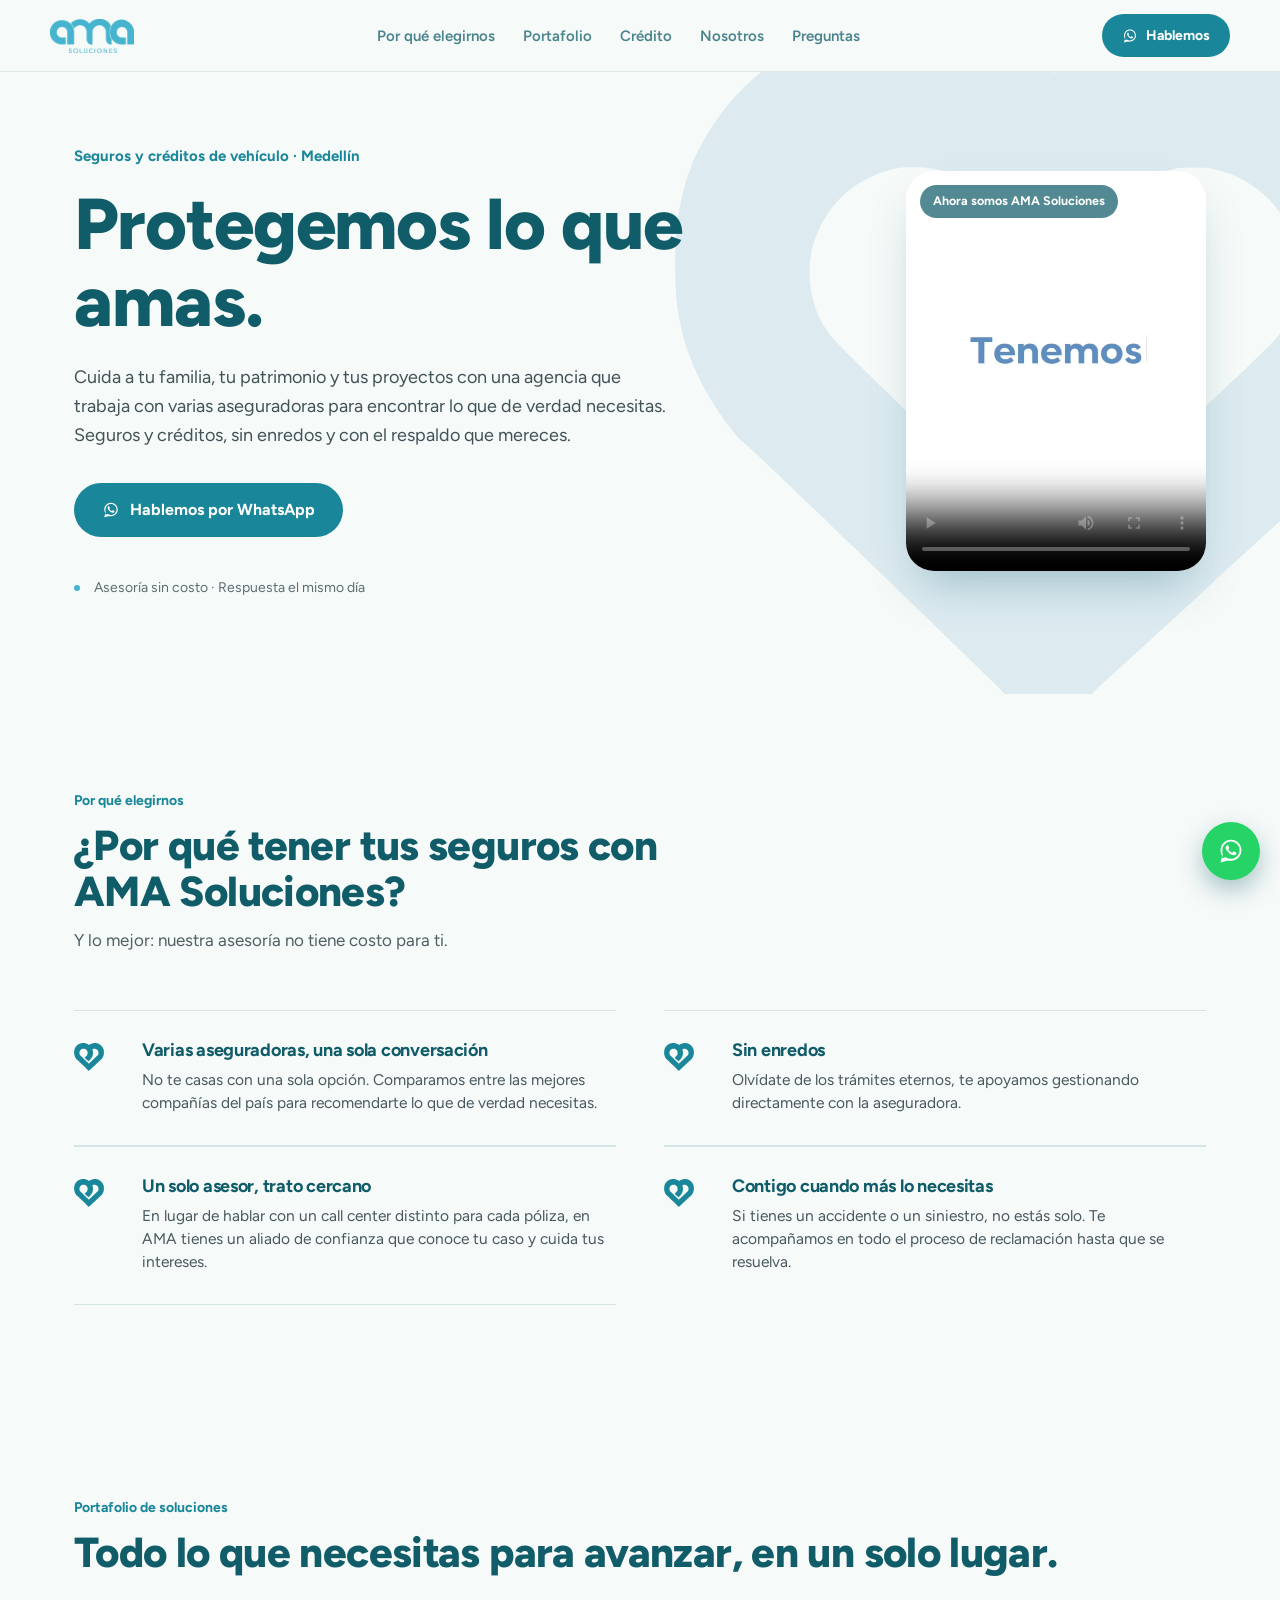
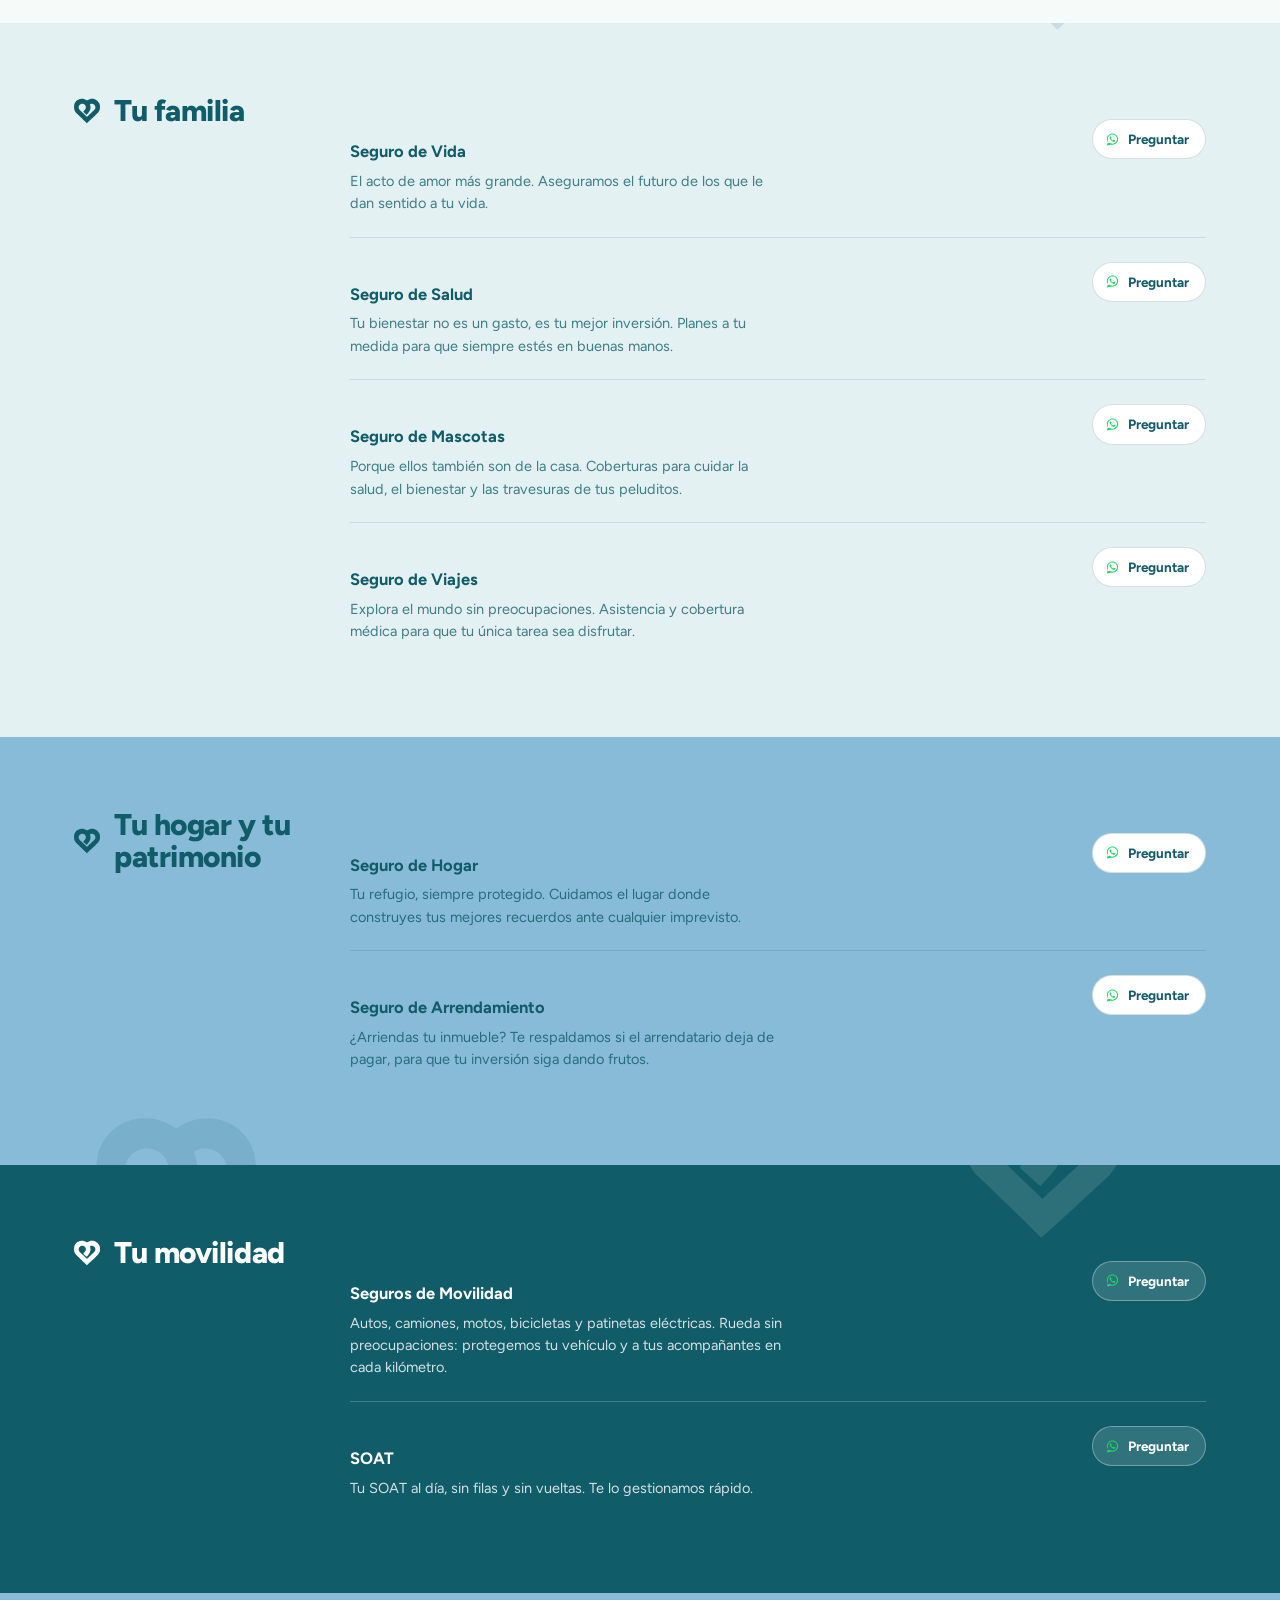
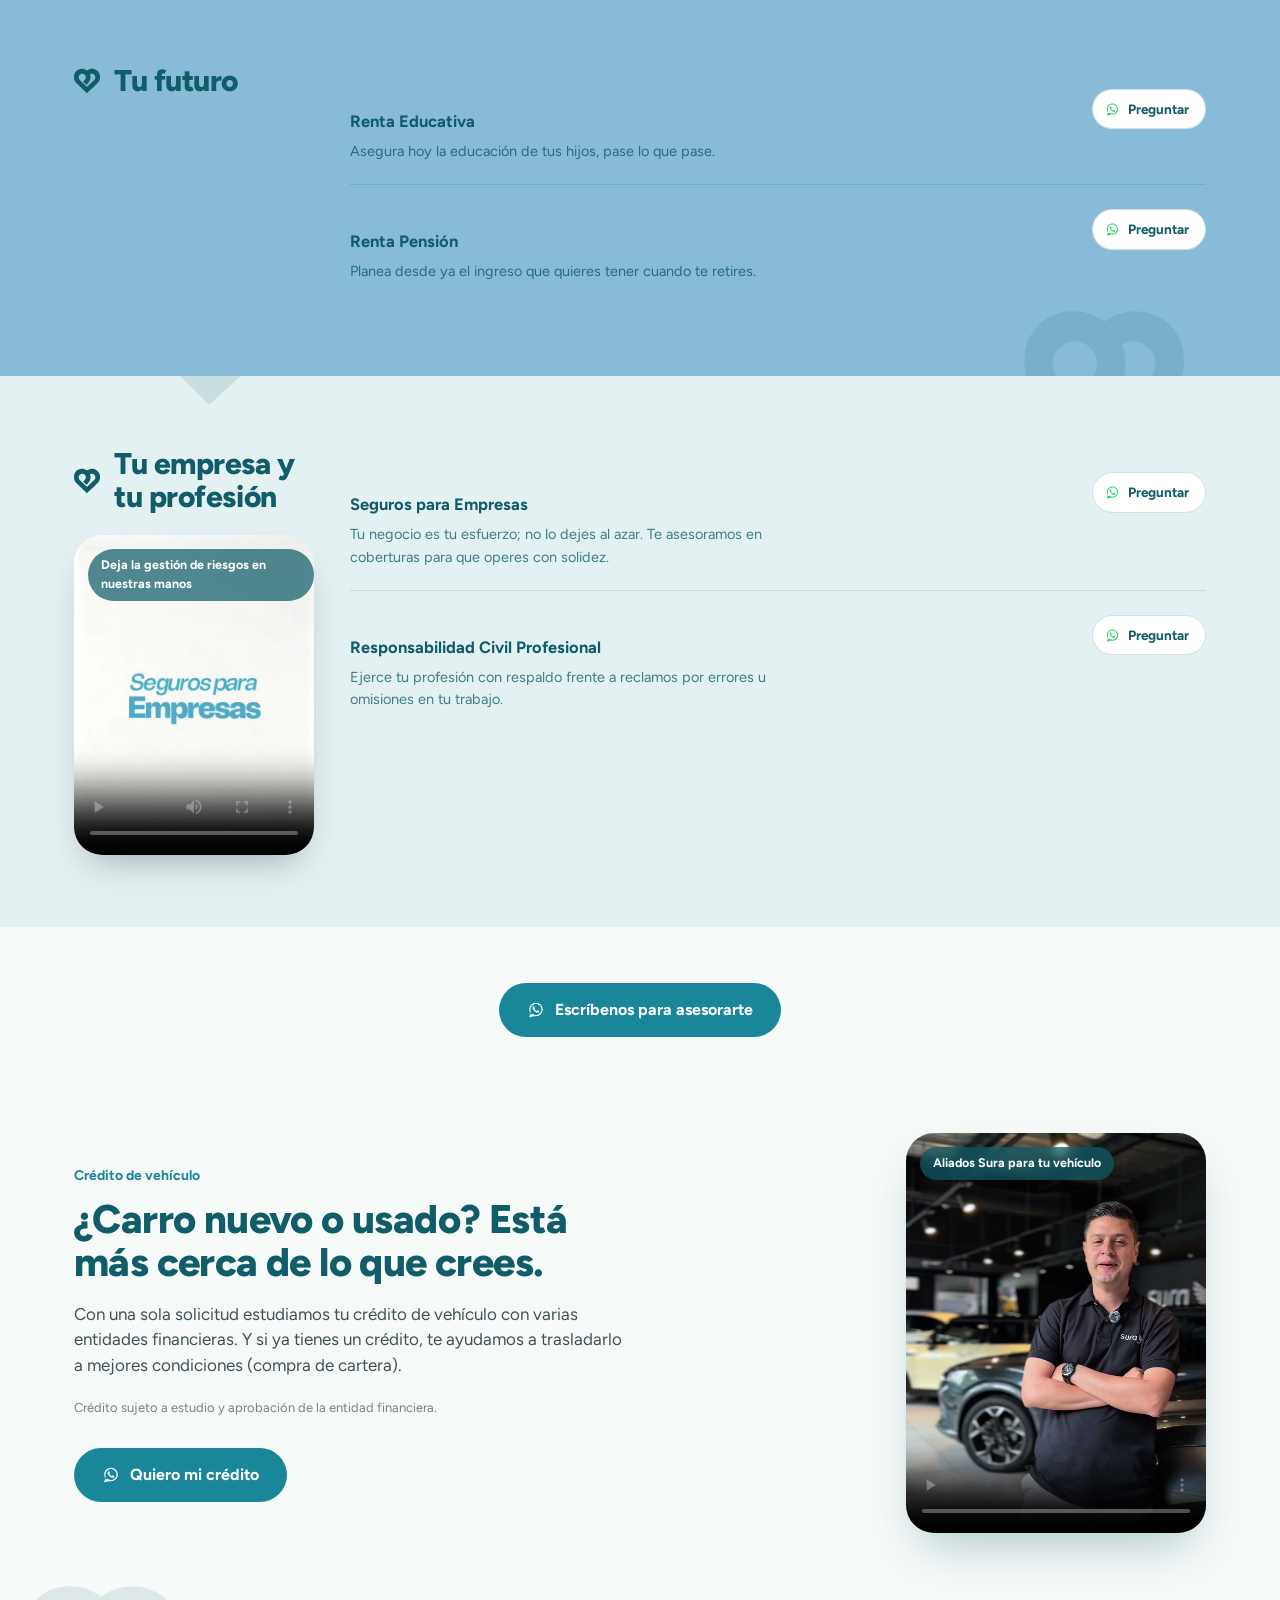
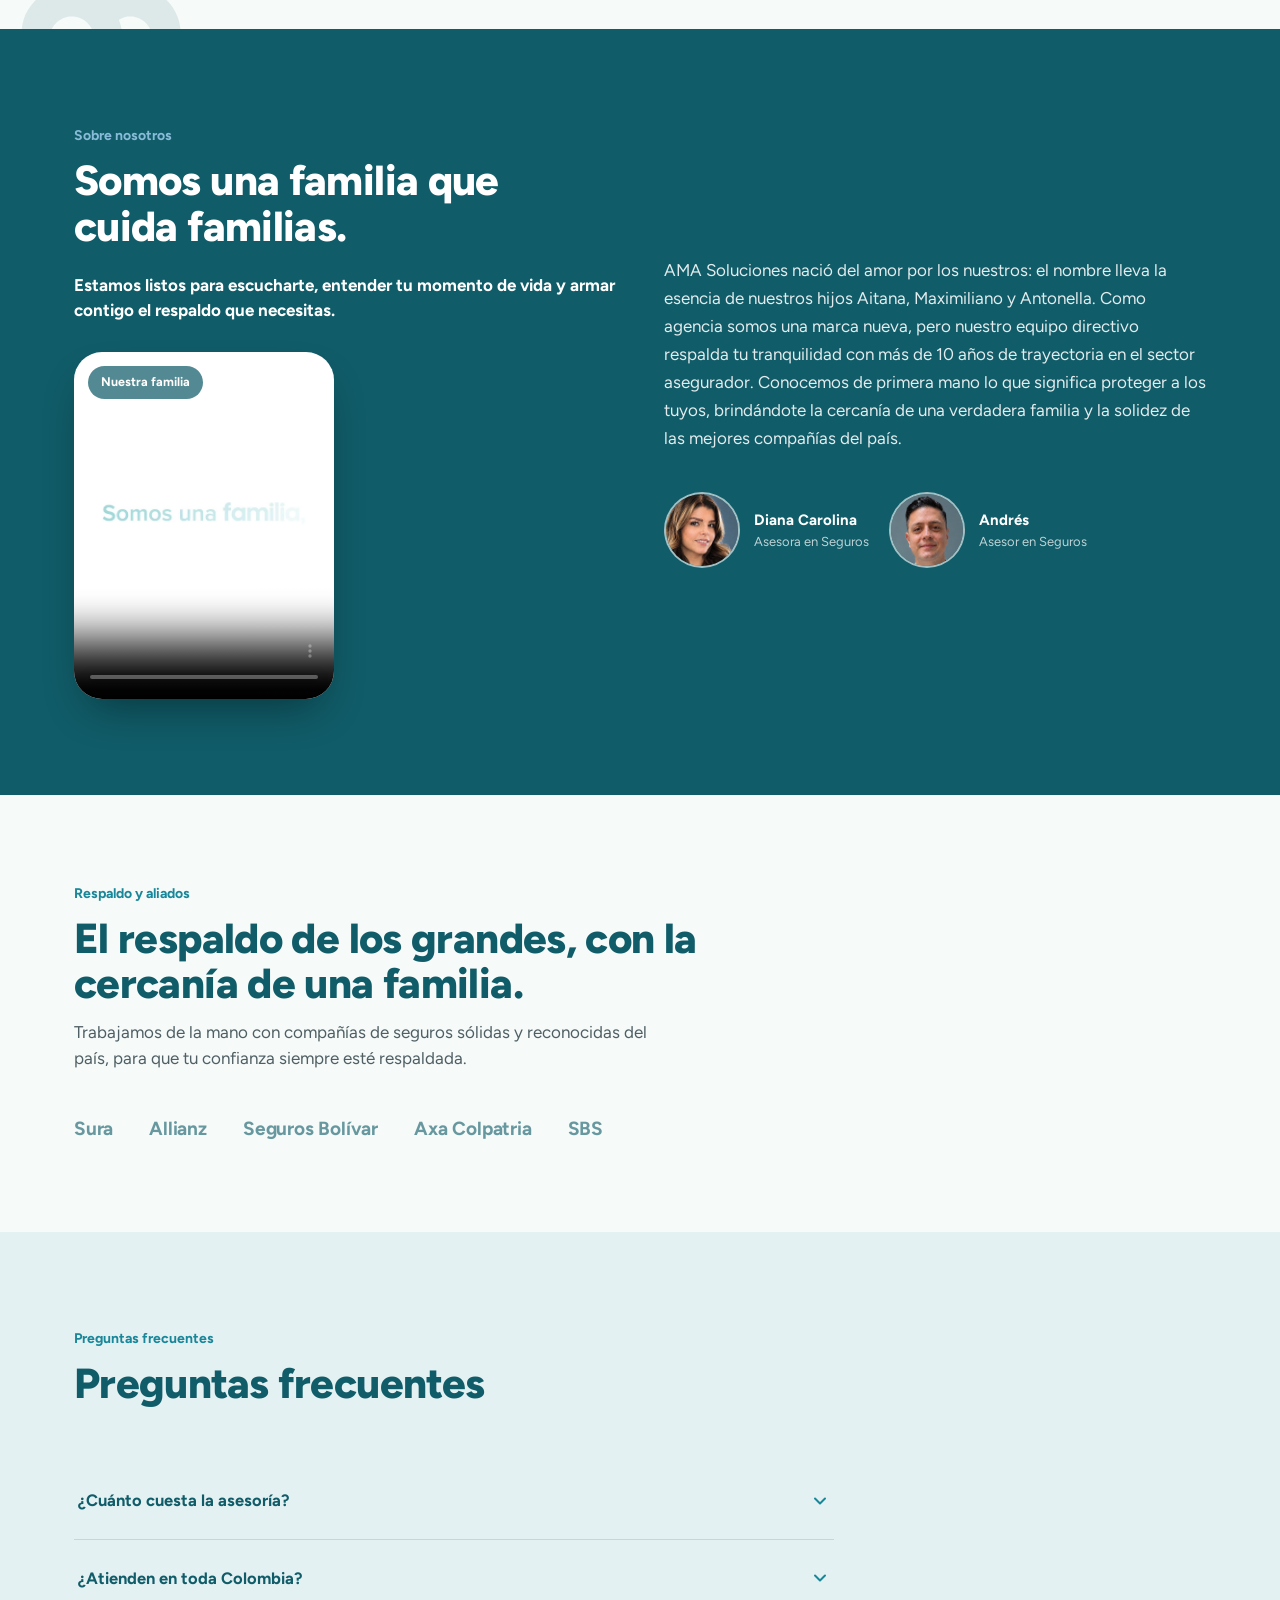
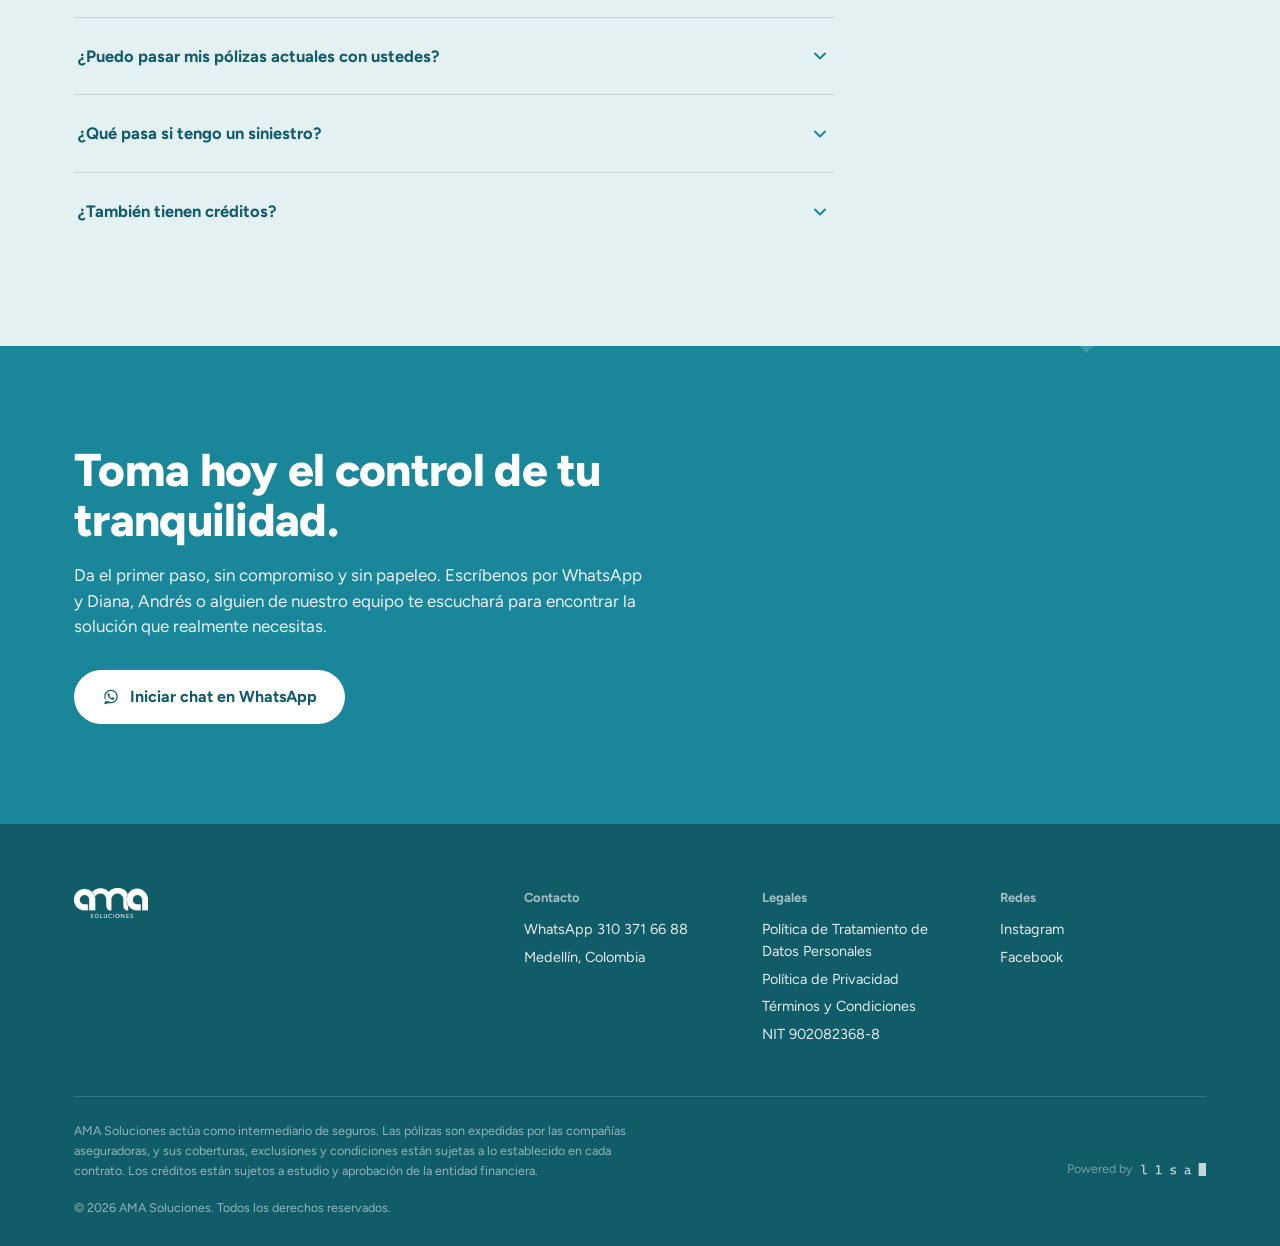
==== commit 700f9766: "feat: corazones de fondo con el isotipo de la marca Co-Authored-By: Claude Opus 5.5 <noreply@anthrop" ====
--- a/index.html
+++ b/index.html
@@ -19,11 +19,8 @@
 </head>
 <body>
 
-<!-- Símbolos SVG compartidos (corazón de líneas, WhatsApp, chevron) -->
+<!-- Símbolos SVG compartidos (corazón del isotipo, WhatsApp, chevron) -->
 <svg width="0" height="0" style="position:absolute" aria-hidden="true">
-  <symbol id="ico-heart" viewBox="0 0 100 90">
-    <path d="M50 85 C20 60 2 40 2 22 C2 8 14 -2 28 2 C38 5 46 14 50 22 C54 14 62 5 72 2 C86 -2 98 8 98 22 C98 40 80 60 50 85 Z" fill="none" stroke="currentColor" stroke-width="3.2" stroke-linejoin="round" stroke-linecap="round"/>
-  </symbol>
   <symbol id="ico-heart-logo" viewBox="0 0 898 844">
     <path fill="currentColor" transform="translate(0,844) scale(1,-1)" d="M254 842 c-8 0 -25 -2 -29 -3 -3 0 -7 -1 -10 -2 -6 -1 -10 -2 -20 -5 -4 -1 -19 -6 -22 -7 -1 -1 -3 -1 -4 -2 -11 -4 -24 -10 -32 -15 -3 -2 -6 -4 -7 -4 0 0 -4 -3 -9 -6 -33 -22 -60 -51 -80 -84 -8 -12 -21 -39 -21 -42 0 -1 0 -2 -1 -3 -4 -7 -10 -32 -14 -53 -5 -32 -5 -94 1 -121 1 -4 2 -9 2 -11 5 -24 18 -57 33 -82 10 -18 31 -46 37 -51 10 -7 247 -236 298 -286 39 -40 63 -63 64 -63 1 0 23 20 49 44 107 98 127 116 149 137 13 12 52 47 86 79 96 88 96 88 103 97 19 23 41 57 49 78 6 16 9 25 12 34 4 14 6 30 9 50 4 37 0 93 -9 125 -1 2 -1 5 -2 7 -17 61 -65 122 -121 153 -9 5 -23 12 -27 13 -2 1 -6 3 -7 3 -8 4 -21 8 -32 11 -14 4 -17 4 -43 8 -9 1 -50 1 -60 0 -18 -2 -36 -6 -47 -9 -2 -1 -5 -1 -7 -2 -25 -7 -64 -25 -85 -41 -7 -5 -9 -6 -9 -4 -2 4 -45 29 -62 35 -2 1 -5 3 -6 3 -2 0 -4 1 -6 2 -2 1 -4 2 -5 2 -4 1 -17 5 -28 8 -4 1 -22 4 -32 6 -7 1 -45 2 -55 1z m55 -172 c74 -14 117 -89 94 -162 -5 -12 -14 -30 -22 -38 -2 -2 -17 -20 -34 -38 -17 -19 -30 -35 -30 -35 1 -2 117 -105 118 -105 0 0 9 10 19 21 10 11 28 31 39 44 17 19 29 33 29 35 0 1 2 4 5 8 6 10 23 44 23 47 0 1 0 2 1 3 1 1 4 9 6 18 1 2 2 5 3 6 1 1 2 4 2 6 0 2 1 6 2 9 1 6 4 20 5 30 1 11 1 46 0 55 0 3 -1 11 -2 16 -1 4 -2 10 -2 12 0 1 -1 5 -2 9 -1 3 -2 7 -2 8 0 1 -1 5 -2 7 -1 2 -3 9 -5 15 -5 15 -6 13 5 18 5 3 11 6 15 7 5 2 8 2 19 5 6 1 34 1 41 0 55 -11 92 -49 103 -104 1 -7 1 -32 0 -39 -4 -18 -10 -34 -18 -48 -8 -12 -23 -27 -140 -136 -67 -63 -125 -117 -128 -119 l-5 -5 -126 121 c-123 118 -131 126 -141 141 -21 32 -25 79 -9 114 1 2 2 4 2 4 0 1 2 5 5 10 19 32 46 52 85 61 10 2 34 2 47 -1z"/>
   </symbol>
@@ -78,7 +75,7 @@
 
   <!-- HERO -->
   <section id="inicio" class="hero">
-    <div class="heart-mark" aria-hidden="true"><svg><use href="#ico-heart"/></svg></div>
+    <div class="heart-mark" aria-hidden="true"><svg><use href="#ico-heart-logo"/></svg></div>
     <div class="container hero-grid">
       <div class="hero-inner">
         <span class="hero-kicker">Seguros y créditos de vehículo · Medellín</span>
@@ -148,7 +145,7 @@
     </div>
 
     <article class="cat cat--light">
-      <div class="heart-mark" aria-hidden="true" style="width:340px;top:-20%;right:4%;"><svg><use href="#ico-heart"/></svg></div>
+      <div class="heart-mark" aria-hidden="true" style="width:340px;top:-20%;right:4%;"><svg><use href="#ico-heart-logo"/></svg></div>
       <div class="cat-inner">
         <div class="cat-label">
           <svg class="mini-heart" aria-hidden="true"><use href="#ico-heart-logo"/></svg>
@@ -188,7 +185,7 @@
     </article>
 
     <article class="cat cat--mid">
-      <div class="heart-mark" aria-hidden="true" style="width:300px;bottom:-24%;left:2%;"><svg><use href="#ico-heart"/></svg></div>
+      <div class="heart-mark" aria-hidden="true" style="width:300px;bottom:-24%;left:2%;"><svg><use href="#ico-heart-logo"/></svg></div>
       <div class="cat-inner">
         <div class="cat-label">
           <svg class="mini-heart" aria-hidden="true"><use href="#ico-heart-logo"/></svg>
@@ -214,7 +211,7 @@
     </article>
 
     <article class="cat cat--dark">
-      <div class="heart-mark" aria-hidden="true" style="width:320px;top:-18%;right:6%;"><svg><use href="#ico-heart"/></svg></div>
+      <div class="heart-mark" aria-hidden="true" style="width:320px;top:-18%;right:6%;"><svg><use href="#ico-heart-logo"/></svg></div>
       <div class="cat-inner">
         <div class="cat-label">
           <svg class="mini-heart" aria-hidden="true"><use href="#ico-heart-logo"/></svg>
@@ -240,7 +237,7 @@
     </article>
 
     <article class="cat cat--mid">
-      <div class="heart-mark" aria-hidden="true" style="width:300px;bottom:-22%;right:2%;"><svg><use href="#ico-heart"/></svg></div>
+      <div class="heart-mark" aria-hidden="true" style="width:300px;bottom:-22%;right:2%;"><svg><use href="#ico-heart-logo"/></svg></div>
       <div class="cat-inner">
         <div class="cat-label">
           <svg class="mini-heart" aria-hidden="true"><use href="#ico-heart-logo"/></svg>
@@ -266,7 +263,7 @@
     </article>
 
     <article class="cat cat--light">
-      <div class="heart-mark" aria-hidden="true" style="width:320px;top:-22%;left:4%;"><svg><use href="#ico-heart"/></svg></div>
+      <div class="heart-mark" aria-hidden="true" style="width:320px;top:-22%;left:4%;"><svg><use href="#ico-heart-logo"/></svg></div>
       <div class="cat-inner">
         <div class="cat-label-col">
           <div class="cat-label">
@@ -309,7 +306,7 @@
 
   <!-- CRÉDITO DE VEHÍCULO -->
   <section id="credito" class="credito">
-    <div class="heart-mark" aria-hidden="true"><svg><use href="#ico-heart"/></svg></div>
+    <div class="heart-mark" aria-hidden="true"><svg><use href="#ico-heart-logo"/></svg></div>
     <div class="container credito-grid">
       <div class="credito-inner">
         <span class="section-kicker">Crédito de vehículo</span>
@@ -418,7 +415,7 @@
 
   <!-- CIERRE -->
   <section id="contacto" class="cierre">
-    <div class="heart-mark" aria-hidden="true"><svg><use href="#ico-heart"/></svg></div>
+    <div class="heart-mark" aria-hidden="true"><svg><use href="#ico-heart-logo"/></svg></div>
     <div class="container">
       <div class="cierre-inner">
         <h2>Toma hoy el control de tu tranquilidad.</h2>
--- a/styles.css
+++ b/styles.css
@@ -180,7 +180,7 @@
 .cat--dark .wa-pill:hover { background: color-mix(in srgb, var(--white) 22%, transparent); }
 
 /* ===================================================================
-   Motivo gráfico: corazón de líneas (único elemento decorativo recurrente)
+   Motivo gráfico: corazón del isotipo (único elemento decorativo recurrente)
    =================================================================== */
 .heart-mark {
   position: absolute;
@@ -201,8 +201,8 @@
   top: -8%;
   right: -12%;
   width: min(62vw, 760px);
-  aspect-ratio: 1 / 0.92;
-  opacity: 0.9;
+  aspect-ratio: 898 / 844;
+  opacity: 0.22;
   color: var(--teal-300);
 }
 .hero-grid {
@@ -285,7 +285,7 @@
 
 @media (max-width: 760px) {
   .hero { padding: 48px 0 64px; }
-  .hero .heart-mark { top: -4%; right: -30%; width: 86vw; opacity: 0.55; }
+  .hero .heart-mark { top: -4%; right: -30%; width: 86vw; opacity: 0.16; }
 }
 
 /* ===================================================================
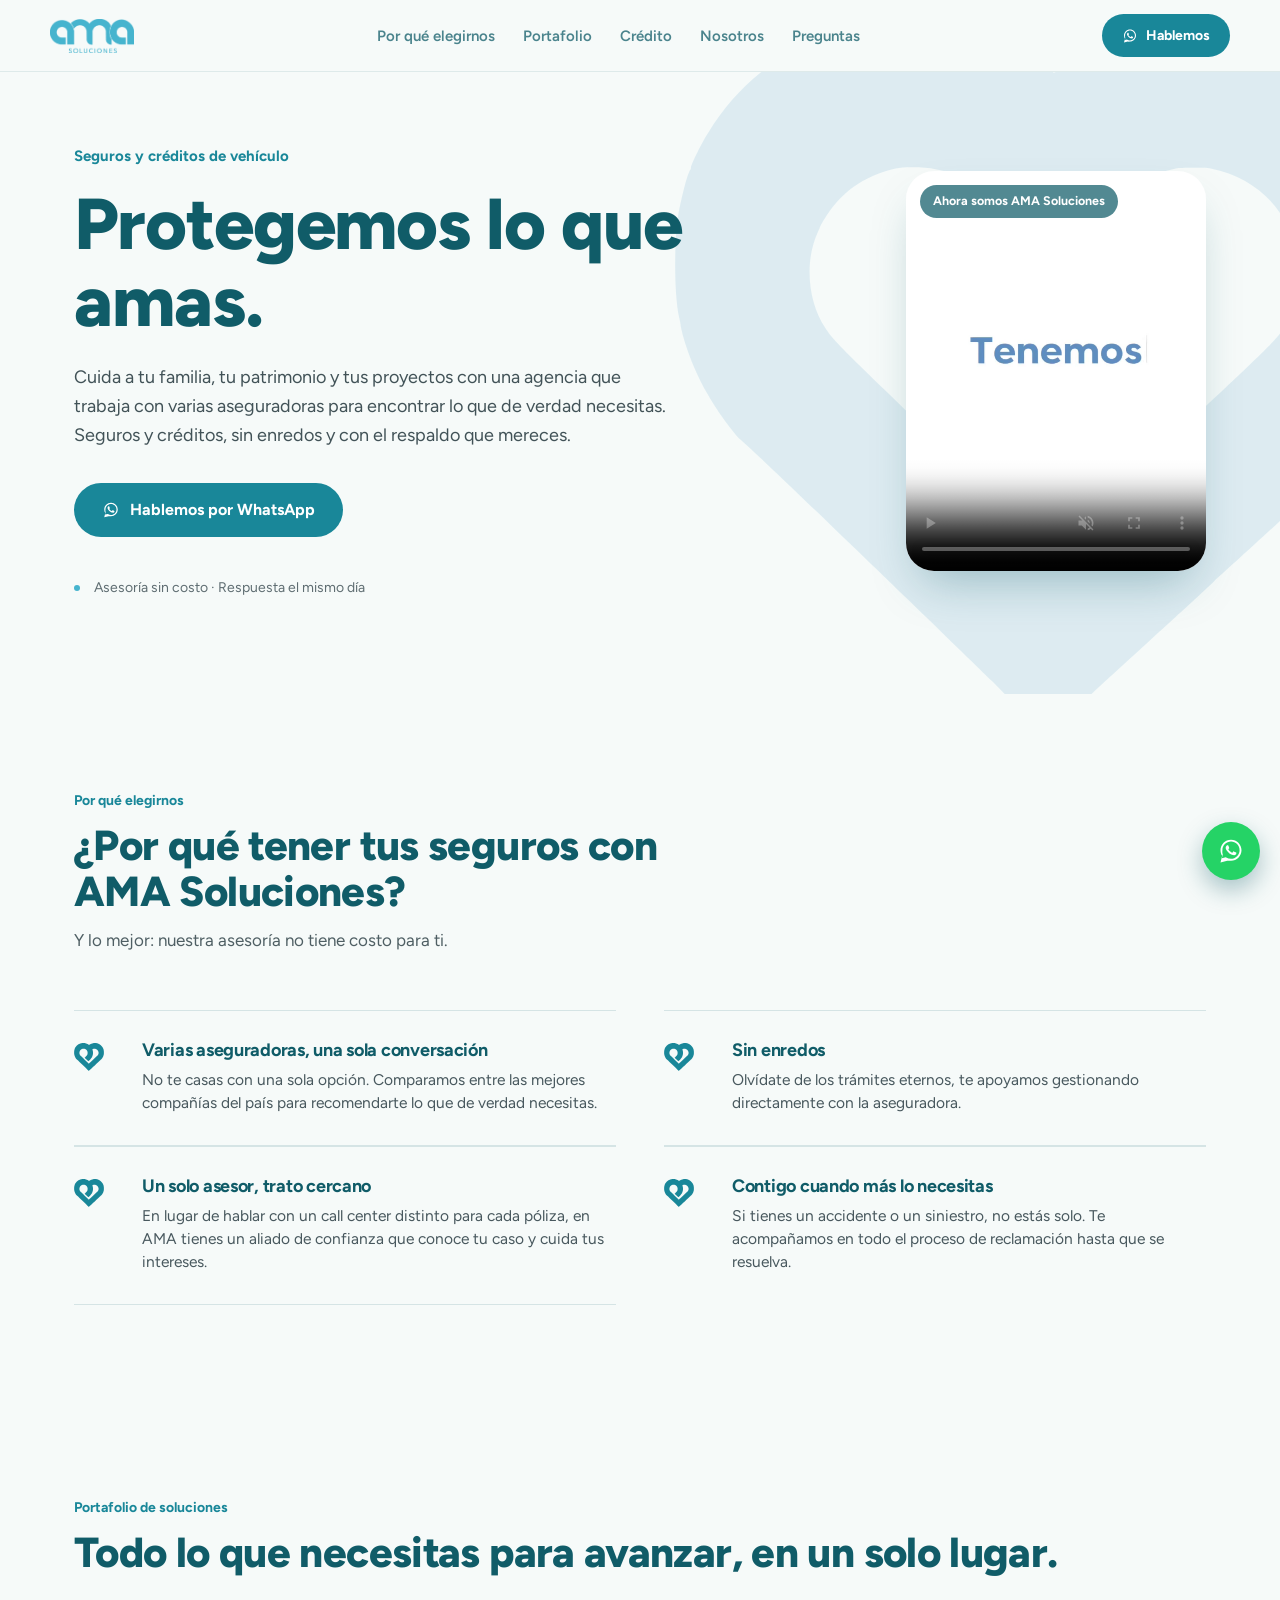
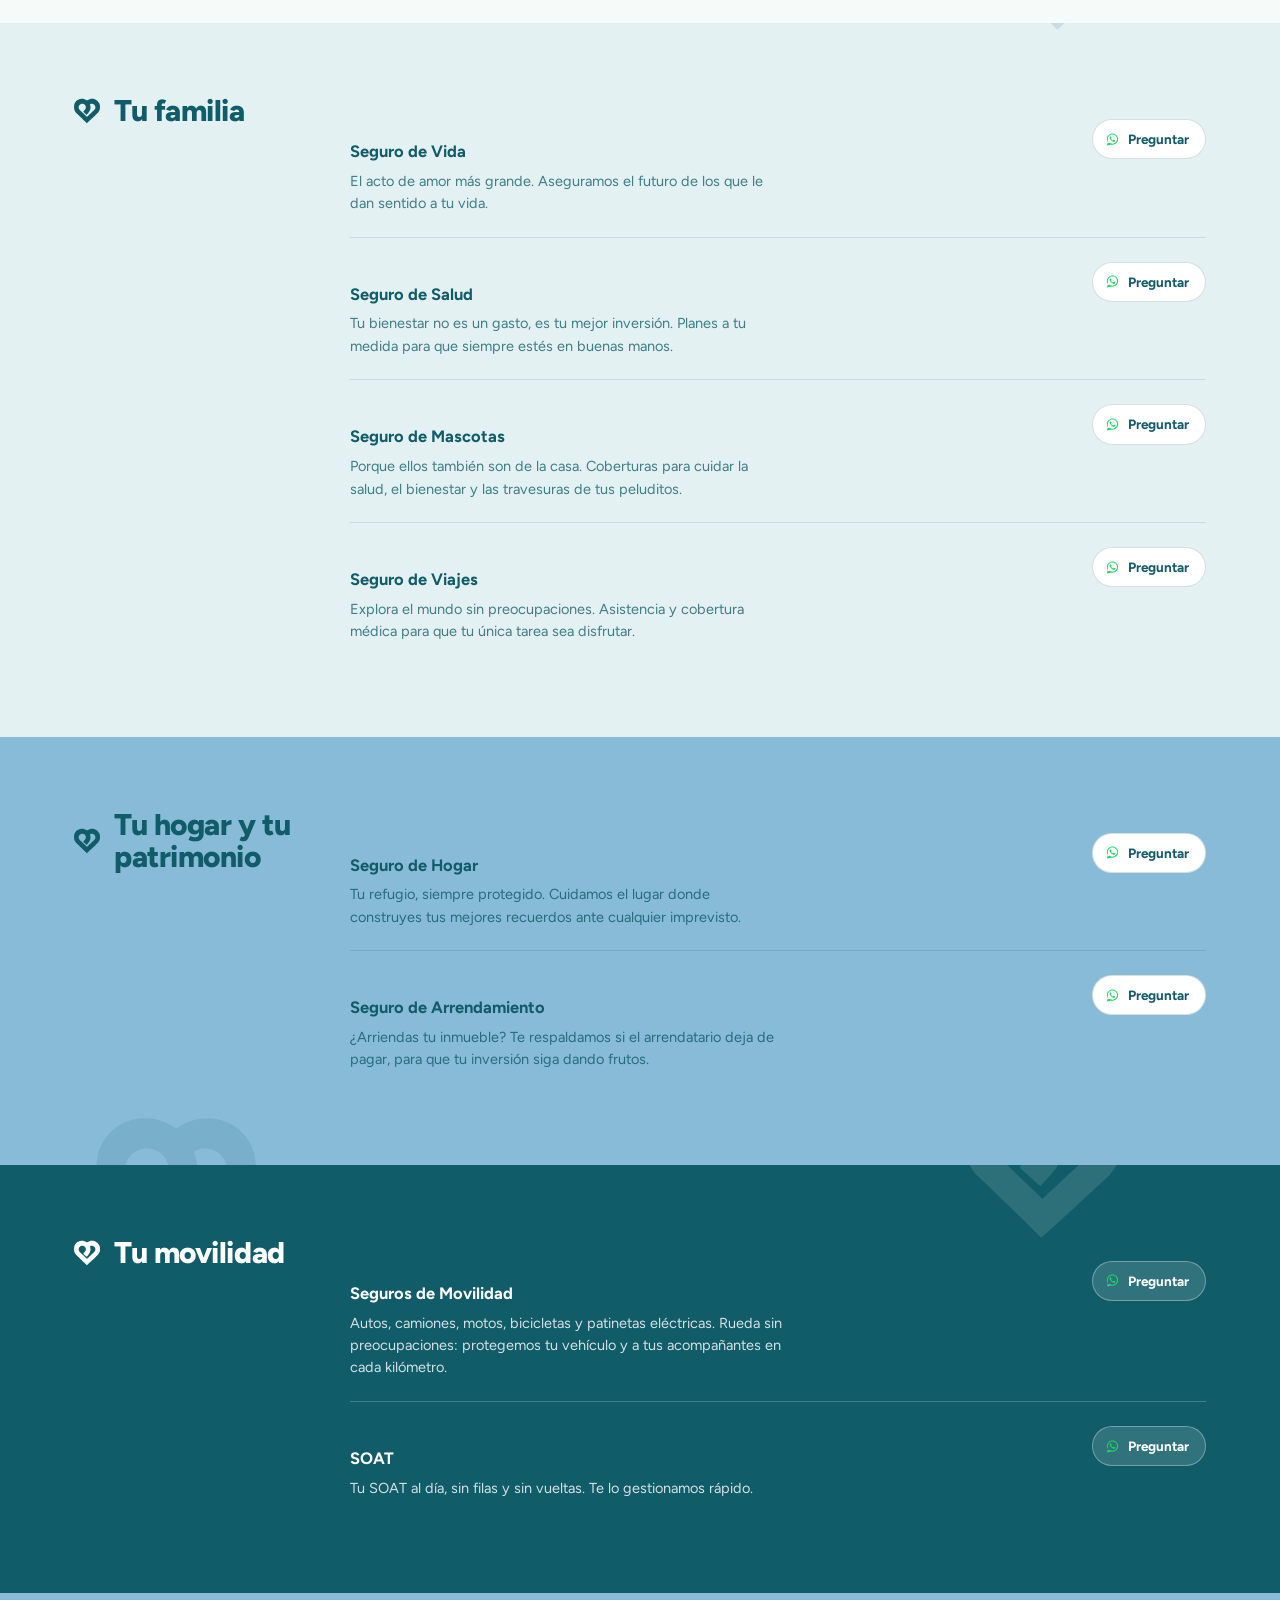
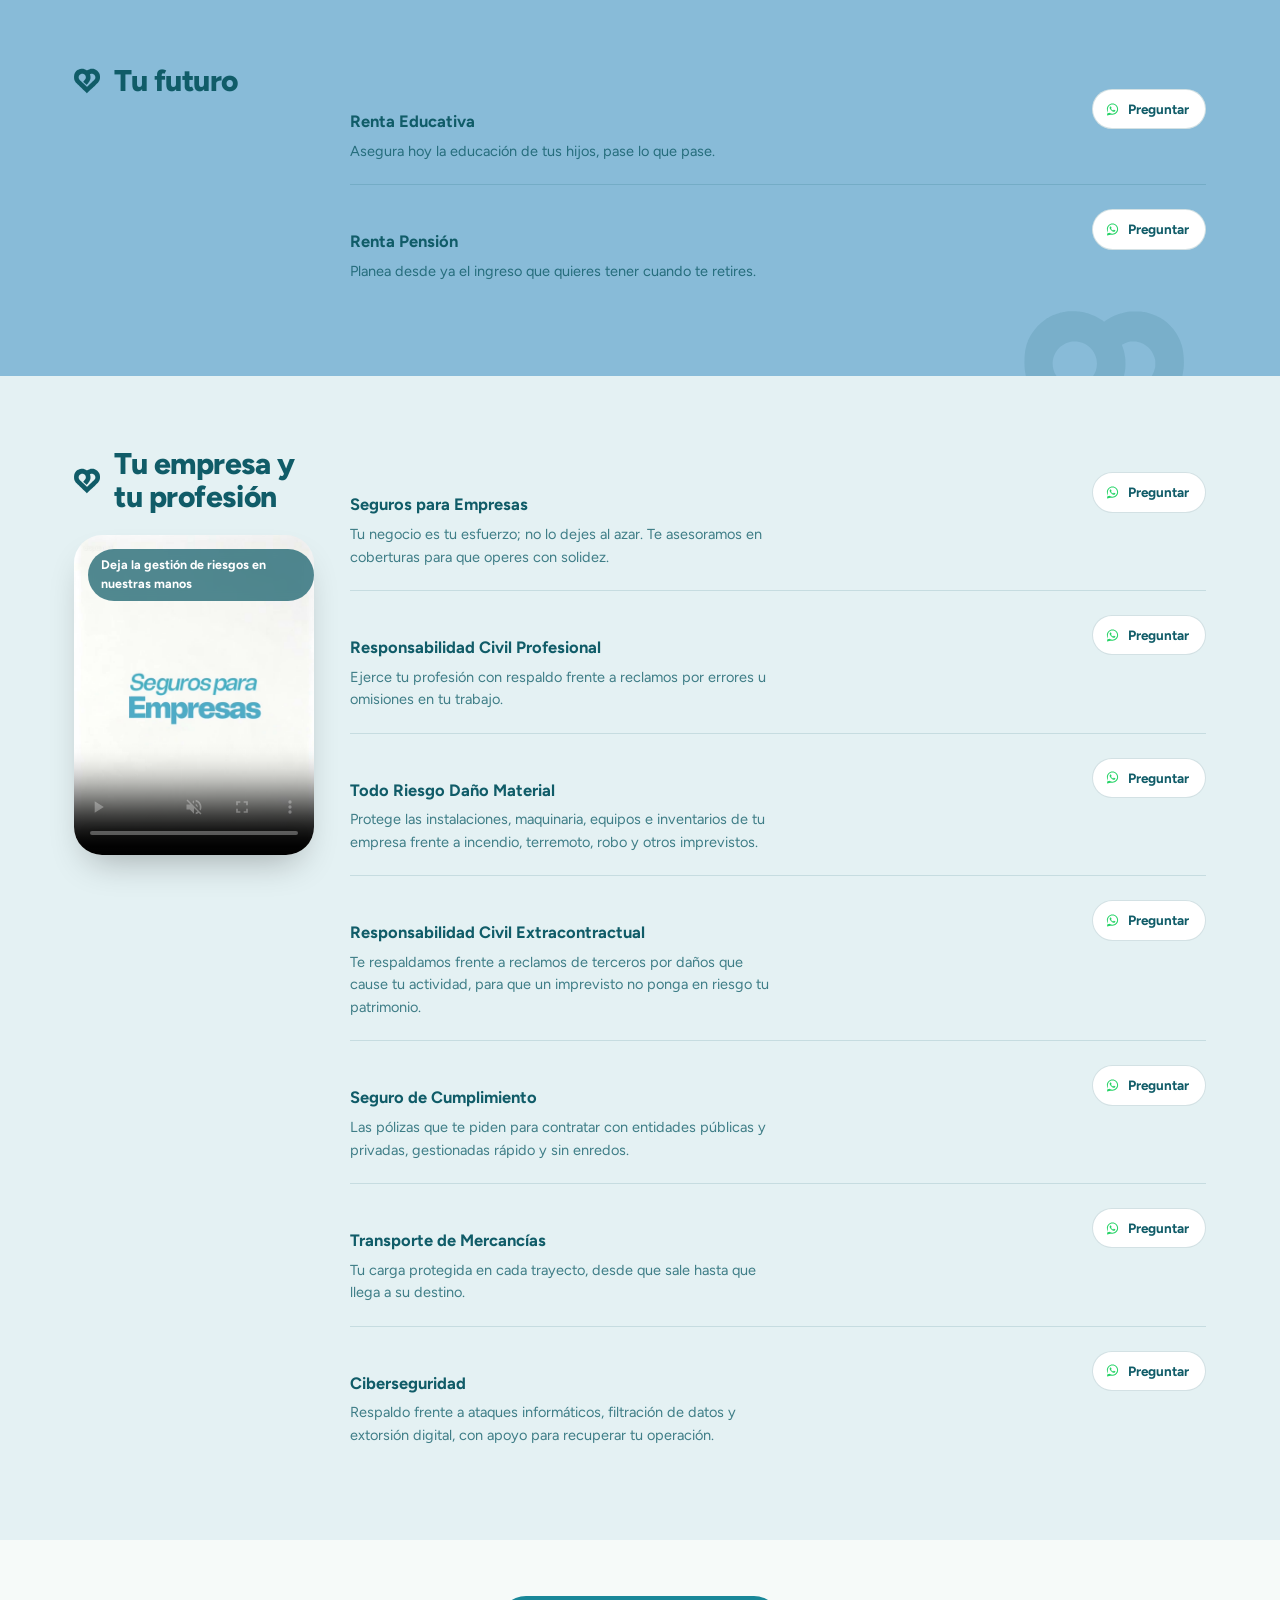
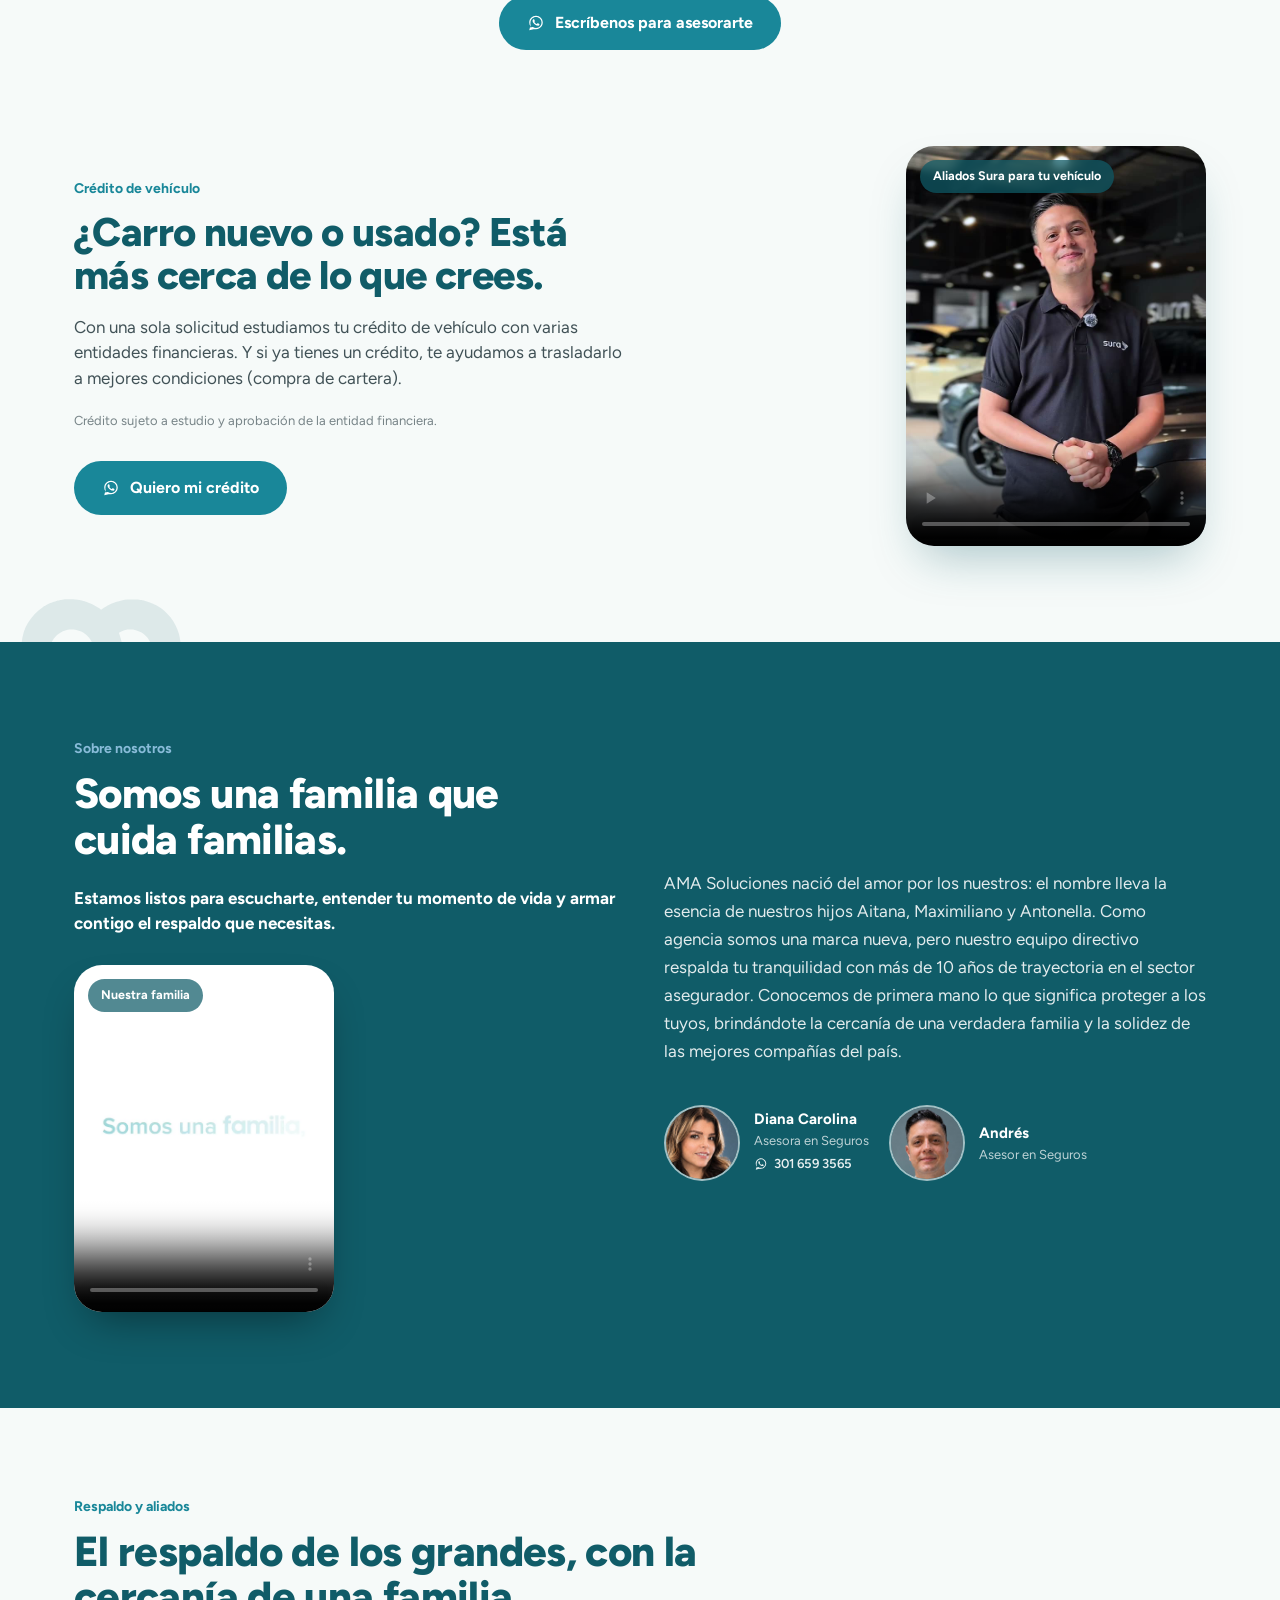
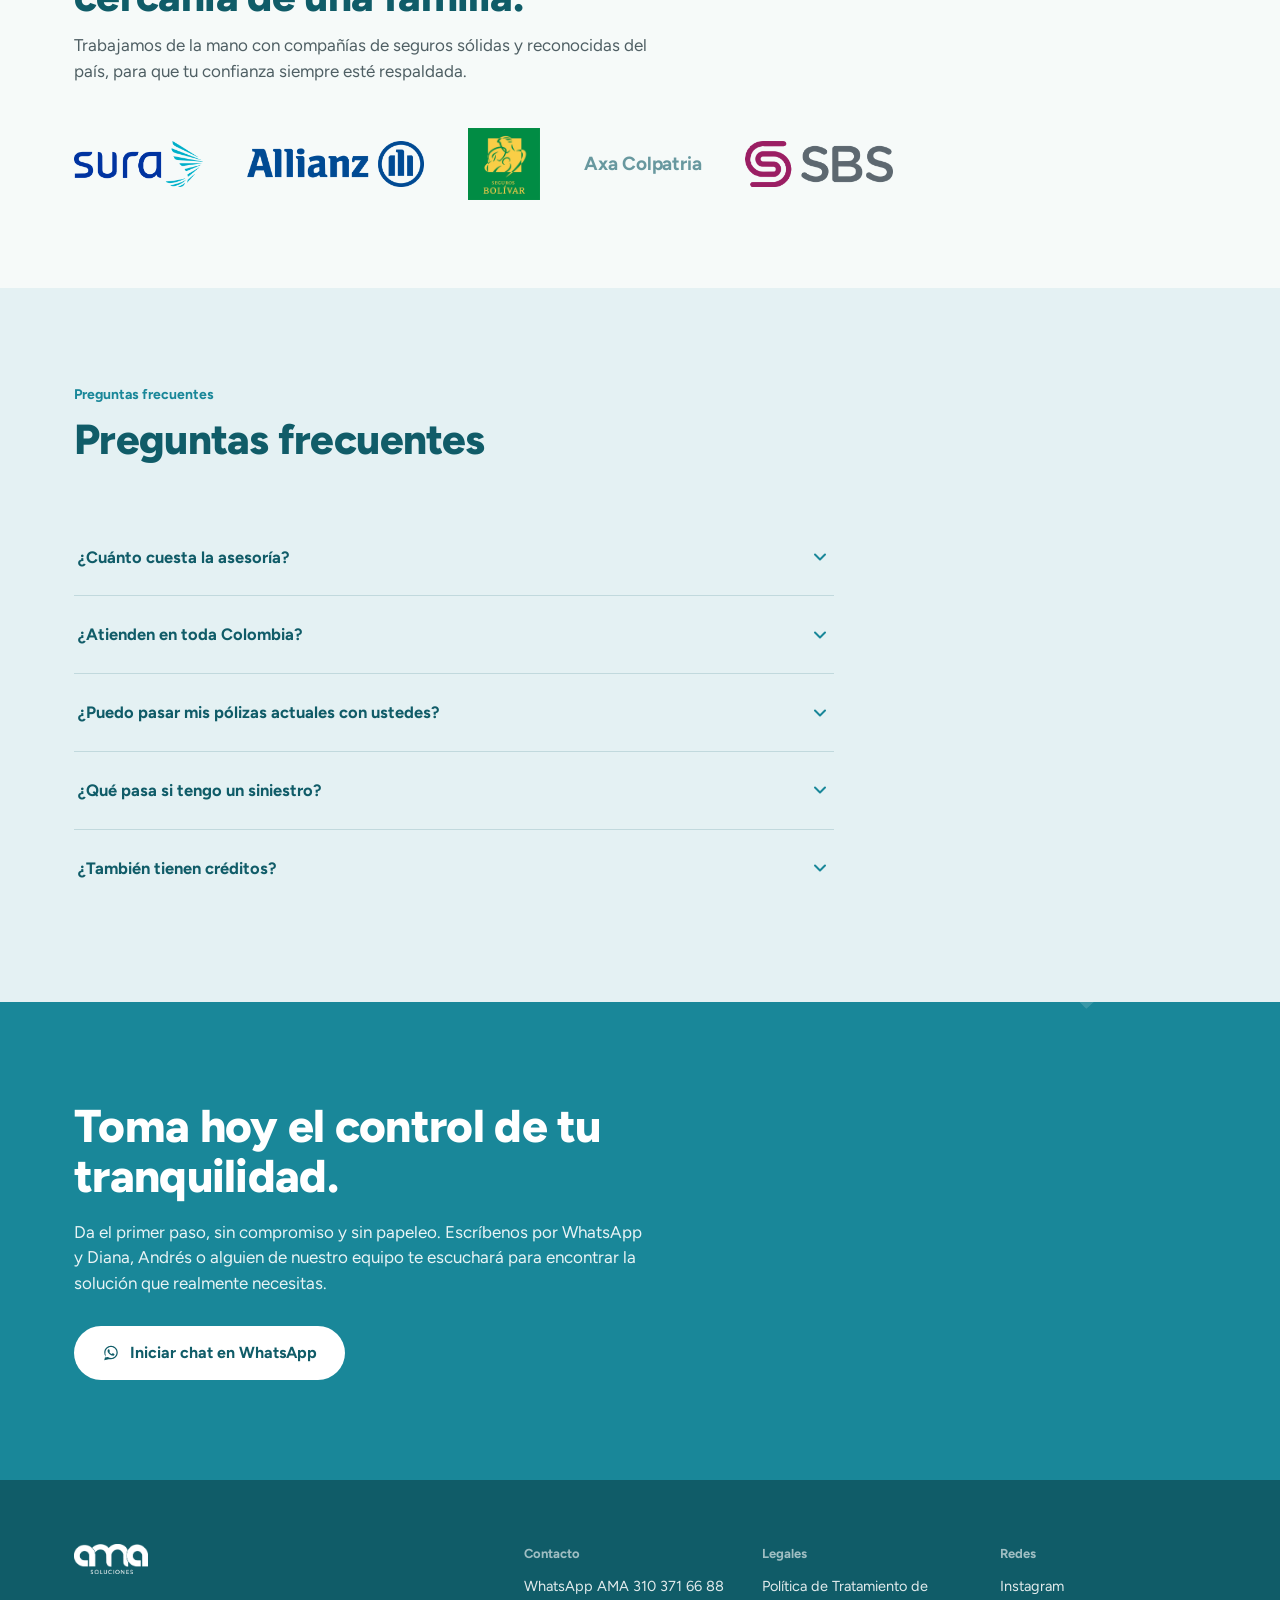
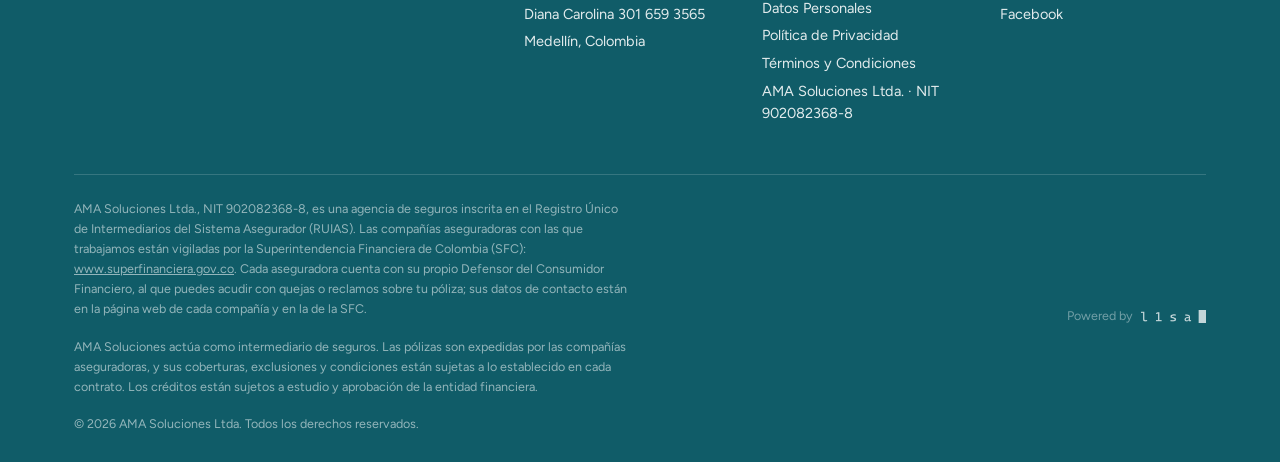
==== commit 2f47c5c8: "feat: legales (Ley 1581), ramos nuevos, líneas de asistencia, logos de aliados y videos en autoplay " ====
--- a/index.html
+++ b/index.html
@@ -4,7 +4,7 @@
 <meta charset="UTF-8">
 <meta name="viewport" content="width=device-width, initial-scale=1">
 <title>AMA Soluciones — Protegemos lo que amas</title>
-<meta name="description" content="Agencia multimarca de seguros y créditos de vehículo en Medellín. Comparamos entre las mejores aseguradoras del país para encontrar lo que de verdad necesitas, con un solo asesor de confianza.">
+<meta name="description" content="Agencia multimarca de seguros y créditos de vehículo en Colombia. Comparamos entre las mejores aseguradoras del país para encontrar lo que de verdad necesitas, con un solo asesor de confianza.">
 <meta property="og:title" content="AMA Soluciones — Protegemos lo que amas">
 <meta property="og:description" content="Seguros y créditos, sin enredos y con el respaldo que mereces.">
 <meta property="og:image" content="assets/logos/logo-completo-color.png">
@@ -78,7 +78,7 @@
     <div class="heart-mark" aria-hidden="true"><svg><use href="#ico-heart-logo"/></svg></div>
     <div class="container hero-grid">
       <div class="hero-inner">
-        <span class="hero-kicker">Seguros y créditos de vehículo · Medellín</span>
+        <span class="hero-kicker">Seguros y créditos de vehículo</span>
         <h1>Protegemos lo que amas.</h1>
         <p class="hero-sub">Cuida a tu familia, tu patrimonio y tus proyectos con una agencia que trabaja con varias aseguradoras para encontrar lo que de verdad necesitas. Seguros y créditos, sin enredos y con el respaldo que mereces.</p>
         <a class="btn btn-primary" href="https://wa.me/573103716688?text=%C2%A1Hola%2C%20familia%20AMA%21%20Vengo%20de%20su%20sitio%20web%20y%20me%20gustar%C3%ADa%20recibir%20asesor%C3%ADa%20para%20proteger%20lo%20que%20amo." target="_blank" rel="noopener">
@@ -88,7 +88,7 @@
         <div class="hero-trust"><span class="dot"></span> Asesoría sin costo · Respuesta el mismo día</div>
       </div>
       <div class="hero-media video-card">
-        <video controls preload="metadata" poster="assets/videos/anuncio-marca.jpg" playsinline>
+        <video class="autoplay-video" controls muted preload="metadata" poster="assets/videos/anuncio-marca.jpg" playsinline>
           <source src="assets/videos/anuncio-marca.mp4" type="video/mp4">
         </video>
         <span class="video-card-tag">Ahora somos AMA Soluciones</span>
@@ -271,7 +271,7 @@
             <h3>Tu empresa y tu profesión</h3>
           </div>
           <div class="video-card cat-video">
-            <video controls preload="metadata" poster="assets/videos/testimonio-empresas.jpg" playsinline>
+            <video class="autoplay-video" controls muted preload="metadata" poster="assets/videos/testimonio-empresas.jpg" playsinline>
               <source src="assets/videos/testimonio-empresas.mp4" type="video/mp4">
             </video>
             <span class="video-card-tag">Deja la gestión de riesgos en nuestras manos</span>
@@ -291,6 +291,41 @@
               <p>Ejerce tu profesión con respaldo frente a reclamos por errores u omisiones en tu trabajo.</p>
             </div>
             <a class="wa-pill" href="https://wa.me/573103716688?text=Hola%2C%20AMA.%20Vengo%20de%20su%20p%C3%A1gina%20web%20y%20quiero%20informaci%C3%B3n%20sobre%20la%20responsabilidad%20civil%20profesional." target="_blank" rel="noopener"><svg><use href="#ico-whatsapp"/></svg>Preguntar</a>
+          </div>
+          <div class="cat-product">
+            <div>
+              <h4>Todo Riesgo Daño Material</h4>
+              <p>Protege las instalaciones, maquinaria, equipos e inventarios de tu empresa frente a incendio, terremoto, robo y otros imprevistos.</p>
+            </div>
+            <a class="wa-pill" href="https://wa.me/573103716688?text=Hola%2C%20AMA.%20Vengo%20de%20su%20p%C3%A1gina%20web%20y%20quiero%20informaci%C3%B3n%20sobre%20el%20seguro%20todo%20riesgo%20da%C3%B1o%20material." target="_blank" rel="noopener"><svg><use href="#ico-whatsapp"/></svg>Preguntar</a>
+          </div>
+          <div class="cat-product">
+            <div>
+              <h4>Responsabilidad Civil Extracontractual</h4>
+              <p>Te respaldamos frente a reclamos de terceros por daños que cause tu actividad, para que un imprevisto no ponga en riesgo tu patrimonio.</p>
+            </div>
+            <a class="wa-pill" href="https://wa.me/573103716688?text=Hola%2C%20AMA.%20Vengo%20de%20su%20p%C3%A1gina%20web%20y%20quiero%20informaci%C3%B3n%20sobre%20el%20seguro%20de%20responsabilidad%20civil%20extracontractual." target="_blank" rel="noopener"><svg><use href="#ico-whatsapp"/></svg>Preguntar</a>
+          </div>
+          <div class="cat-product">
+            <div>
+              <h4>Seguro de Cumplimiento</h4>
+              <p>Las pólizas que te piden para contratar con entidades públicas y privadas, gestionadas rápido y sin enredos.</p>
+            </div>
+            <a class="wa-pill" href="https://wa.me/573103716688?text=Hola%2C%20AMA.%20Vengo%20de%20su%20p%C3%A1gina%20web%20y%20quiero%20informaci%C3%B3n%20sobre%20el%20seguro%20de%20cumplimiento." target="_blank" rel="noopener"><svg><use href="#ico-whatsapp"/></svg>Preguntar</a>
+          </div>
+          <div class="cat-product">
+            <div>
+              <h4>Transporte de Mercancías</h4>
+              <p>Tu carga protegida en cada trayecto, desde que sale hasta que llega a su destino.</p>
+            </div>
+            <a class="wa-pill" href="https://wa.me/573103716688?text=Hola%2C%20AMA.%20Vengo%20de%20su%20p%C3%A1gina%20web%20y%20quiero%20informaci%C3%B3n%20sobre%20el%20seguro%20de%20transporte%20de%20mercanc%C3%ADas." target="_blank" rel="noopener"><svg><use href="#ico-whatsapp"/></svg>Preguntar</a>
+          </div>
+          <div class="cat-product">
+            <div>
+              <h4>Ciberseguridad</h4>
+              <p>Respaldo frente a ataques informáticos, filtración de datos y extorsión digital, con apoyo para recuperar tu operación.</p>
+            </div>
+            <a class="wa-pill" href="https://wa.me/573103716688?text=Hola%2C%20AMA.%20Vengo%20de%20su%20p%C3%A1gina%20web%20y%20quiero%20informaci%C3%B3n%20sobre%20el%20seguro%20de%20ciberseguridad." target="_blank" rel="noopener"><svg><use href="#ico-whatsapp"/></svg>Preguntar</a>
           </div>
         </div>
       </div>
@@ -319,7 +354,7 @@
         </a>
       </div>
       <div class="video-card credito-media">
-        <video controls preload="metadata" poster="assets/videos/testimonio-vehiculo-sura.jpg" playsinline>
+        <video class="autoplay-video" controls muted preload="metadata" poster="assets/videos/testimonio-vehiculo-sura.jpg" playsinline>
           <source src="assets/videos/testimonio-vehiculo-sura.mp4" type="video/mp4">
         </video>
         <span class="video-card-tag">Aliados Sura para tu vehículo</span>
@@ -335,7 +370,7 @@
         <h2>Somos una familia que cuida familias.</h2>
         <p class="closing">Estamos listos para escucharte, entender tu momento de vida y armar contigo el respaldo que necesitas.</p>
         <div class="video-card nosotros-media">
-          <video controls preload="metadata" poster="assets/videos/familia-fundadores.jpg" playsinline>
+          <video class="autoplay-video" controls muted preload="metadata" poster="assets/videos/familia-fundadores.jpg" playsinline>
             <source src="assets/videos/familia-fundadores.mp4" type="video/mp4">
           </video>
           <span class="video-card-tag">Nuestra familia</span>
@@ -349,6 +384,7 @@
             <div>
               <div class="team-name">Diana Carolina</div>
               <div class="team-role">Asesora en Seguros</div>
+              <a class="team-phone" href="https://wa.me/573016593565?text=%C2%A1Hola%2C%20Diana%21%20Vengo%20del%20sitio%20web%20de%20AMA%20Soluciones%20y%20me%20gustar%C3%ADa%20recibir%20asesor%C3%ADa." target="_blank" rel="noopener"><svg><use href="#ico-whatsapp"/></svg>301 659 3565</a>
             </div>
           </div>
           <div class="team-card">
@@ -372,11 +408,11 @@
         <p>Trabajamos de la mano con compañías de seguros sólidas y reconocidas del país, para que tu confianza siempre esté respaldada.</p>
       </div>
       <div class="aliados-row">
-        <span class="aliado-chip">Sura</span>
-        <span class="aliado-chip">Allianz</span>
-        <span class="aliado-chip">Seguros Bolívar</span>
+        <img class="aliado-logo" src="assets/aliados/sura.png" alt="Sura" width="449" height="160" loading="lazy">
+        <img class="aliado-logo" src="assets/aliados/allianz.png" alt="Allianz" width="615" height="160" loading="lazy">
+        <img class="aliado-logo aliado-logo--square" src="assets/aliados/seguros-bolivar.png" alt="Seguros Bolívar" width="160" height="160" loading="lazy">
         <span class="aliado-chip">Axa Colpatria</span>
-        <span class="aliado-chip">SBS</span>
+        <img class="aliado-logo" src="assets/aliados/sbs.png" alt="SBS" width="513" height="160" loading="lazy">
       </div>
     </div>
   </section>
@@ -403,7 +439,17 @@
         </details>
         <details class="faq-item">
           <summary>¿Qué pasa si tengo un siniestro?<svg class="chevron"><use href="#ico-chevron"/></svg></summary>
-          <p class="faq-answer">Comunícate a la línea de asistencia de la aseguradora, que tiene atención las 24 horas del día los 7 días de la semana, o también nos puedes llamar o escribir y te acompañamos en todo el proceso de reclamación con la aseguradora.</p>
+          <div class="faq-answer">
+            <p>Comunícate con la línea de asistencia de tu aseguradora, con atención las 24 horas del día, los 7 días de la semana. Marca desde tu celular:</p>
+            <ul class="assist-lines">
+              <li><span>Sura</span><a href="tel:%23888">#888</a></li>
+              <li><span>Allianz</span><a href="tel:%23265">#265</a></li>
+              <li><span>Seguros Bolívar</span><a href="tel:%23322">#322</a></li>
+              <li><span>Axa Colpatria</span><a href="tel:%23247">#247</a></li>
+              <li><span>SBS</span><a href="tel:%23360">#360</a></li>
+            </ul>
+            <p>También nos puedes llamar o escribir y te acompañamos en todo el proceso de reclamación con la aseguradora.</p>
+          </div>
         </details>
         <details class="faq-item">
           <summary>¿También tienen créditos?<svg class="chevron"><use href="#ico-chevron"/></svg></summary>
@@ -439,15 +485,16 @@
       <div class="footer-cols">
         <div class="footer-col">
           <h5>Contacto</h5>
-          <a href="https://wa.me/573103716688" target="_blank" rel="noopener">WhatsApp 310 371 66 88</a>
+          <a href="https://wa.me/573103716688" target="_blank" rel="noopener">WhatsApp AMA 310 371 66 88</a>
+          <a href="https://wa.me/573016593565" target="_blank" rel="noopener">Diana Carolina 301 659 3565</a>
           <p>Medellín, Colombia</p>
         </div>
         <div class="footer-col">
           <h5>Legales</h5>
-          <a href="#">Política de Tratamiento de Datos Personales</a>
-          <a href="#">Política de Privacidad</a>
-          <a href="#">Términos y Condiciones</a>
-          <p>NIT 902082368-8</p>
+          <a href="politica-de-datos.html">Política de Tratamiento de Datos Personales</a>
+          <a href="privacidad.html">Política de Privacidad</a>
+          <a href="terminos.html">Términos y Condiciones</a>
+          <p>AMA Soluciones Ltda. · NIT 902082368-8</p>
         </div>
         <div class="footer-col">
           <h5>Redes</h5>
@@ -458,8 +505,9 @@
     </div>
     <div class="footer-bottom">
       <div>
+        <p class="footer-legal">AMA Soluciones Ltda., NIT 902082368-8, es una agencia de seguros inscrita en el Registro Único de Intermediarios del Sistema Asegurador (RUIAS). Las compañías aseguradoras con las que trabajamos están vigiladas por la Superintendencia Financiera de Colombia (SFC): <a href="https://www.superfinanciera.gov.co" target="_blank" rel="noopener">www.superfinanciera.gov.co</a>. Cada aseguradora cuenta con su propio Defensor del Consumidor Financiero, al que puedes acudir con quejas o reclamos sobre tu póliza; sus datos de contacto están en la página web de cada compañía y en la de la SFC.</p>
         <p class="footer-legal">AMA Soluciones actúa como intermediario de seguros. Las pólizas son expedidas por las compañías aseguradoras, y sus coberturas, exclusiones y condiciones están sujetas a lo establecido en cada contrato. Los créditos están sujetos a estudio y aprobación de la entidad financiera.</p>
-        <p>© 2026 AMA Soluciones. Todos los derechos reservados.</p>
+        <p>© 2026 AMA Soluciones Ltda. Todos los derechos reservados.</p>
       </div>
       <a class="powered-by" href="https://aicstudio.tech" target="_blank" rel="noopener">
         <span>Powered by</span>
@@ -472,6 +520,17 @@
 <a id="waFloat" class="wa-float" href="https://wa.me/573103716688?text=%C2%A1Hola%2C%20familia%20AMA%21%20Vengo%20de%20su%20sitio%20web%20y%20me%20gustar%C3%ADa%20recibir%20asesor%C3%ADa%20para%20proteger%20lo%20que%20amo." target="_blank" rel="noopener" aria-label="Escríbenos por WhatsApp">
   <svg><use href="#ico-whatsapp"/></svg>
 </a>
+
+<div class="consent" id="consent" role="dialog" aria-modal="true" aria-labelledby="consentTitle" hidden>
+  <div class="consent-card">
+    <h3 id="consentTitle">Antes de escribirnos</h3>
+    <p>Al continuar autorizas a AMA Soluciones Ltda. a tratar los datos que nos compartas por WhatsApp (nombre, número de celular y la información de tu consulta) para asesorarte y contactarte sobre seguros y créditos, conforme a nuestra <a href="politica-de-datos.html" target="_blank" rel="noopener">Política de Tratamiento de Datos Personales</a> y la Ley 1581 de 2012. Puedes conocer, actualizar, rectificar o suprimir tus datos cuando quieras.</p>
+    <div class="consent-actions">
+      <a class="btn btn-primary" id="consentAccept" href="https://wa.me/573103716688" target="_blank" rel="noopener"><svg><use href="#ico-whatsapp"/></svg>Acepto, ir a WhatsApp</a>
+      <button type="button" class="consent-cancel" id="consentCancel">Cancelar</button>
+    </div>
+  </div>
+</div>
 
 <script>
 (function () {
@@ -499,6 +558,64 @@
     var delay = reduceMotion ? 300 : 1400;
     setTimeout(function () { btn.classList.add('is-visible'); }, delay);
   }
+  // Aviso de autorización de datos (Ley 1581 de 2012) antes de abrir cualquier WhatsApp.
+  // Se muestra una sola vez por navegador; después los enlaces abren directo.
+  var consent = document.getElementById('consent');
+  var accept = document.getElementById('consentAccept');
+  var KEY = 'ama_datos_autorizados';
+  function hasConsent() { try { return localStorage.getItem(KEY) === '1'; } catch (e) { return false; } }
+  function closeConsent() { consent.classList.remove('is-open'); consent.hidden = true; }
+  document.addEventListener('click', function (e) {
+    var a = e.target.closest && e.target.closest('a[href^="https://wa.me/"]');
+    if (!a || a === accept || hasConsent()) return;
+    e.preventDefault();
+    accept.href = a.href;
+    consent.hidden = false;
+    consent.classList.add('is-open');
+    accept.focus();
+  });
+  accept.addEventListener('click', function () {
+    try { localStorage.setItem(KEY, '1'); } catch (e) {}
+    closeConsent();
+  });
+  document.getElementById('consentCancel').addEventListener('click', closeConsent);
+  consent.addEventListener('click', function (e) { if (e.target === consent) closeConsent(); });
+  document.addEventListener('keydown', function (e) { if (e.key === 'Escape' && consent.classList.contains('is-open')) closeConsent(); });
+
+  // Videos: se reproducen solos (sin sonido) cuando entran en pantalla y se pausan al salir.
+  // Si la persona los pausa a mano, no se vuelven a reproducir solos.
+  var videos = document.querySelectorAll('video.autoplay-video');
+  var reduce = window.matchMedia('(prefers-reduced-motion: reduce)').matches;
+  if ('IntersectionObserver' in window && !reduce) {
+    var io = new IntersectionObserver(function (entries) {
+      entries.forEach(function (entry) {
+        var v = entry.target;
+        if (entry.intersectionRatio >= 0.6) {
+          if (!v.dataset.userPaused && v.paused && !v.ended) {
+            v.dataset.autoAction = '1';
+            var p = v.play();
+            if (p && p.catch) p.catch(function () { delete v.dataset.autoAction; });
+          }
+        } else if (!v.paused) {
+          v.dataset.autoAction = '1';
+          v.pause();
+        }
+      });
+    }, { threshold: [0, 0.6] });
+    videos.forEach(function (v) {
+      v.muted = true;
+      v.setAttribute('playsinline', '');
+      v.addEventListener('play', function () {
+        if (v.dataset.autoAction) { delete v.dataset.autoAction; return; }
+        delete v.dataset.userPaused;
+      });
+      v.addEventListener('pause', function () {
+        if (v.dataset.autoAction) { delete v.dataset.autoAction; return; }
+        if (!v.ended) v.dataset.userPaused = '1';
+      });
+      io.observe(v);
+    });
+  }
 })();
 </script>
 
--- a/styles.css
+++ b/styles.css
@@ -681,3 +681,111 @@
   border-bottom: 1px solid color-mix(in srgb, var(--teal-900) 10%, transparent);
 }
 @media (min-width: 900px) { .mobile-menu { display: none !important; } }
+
+/* ===================================================================
+   Ajustes 2026-10-17: aliados con logo, líneas de asistencia,
+   WhatsApp de Diana y aviso de datos antes de abrir WhatsApp
+   =================================================================== */
+.aliados-row { gap: 28px 44px; }
+.aliado-logo { height: 40px; width: auto; display: block; }
+.aliado-logo--square { height: 64px; }
+@media (min-width: 860px) {
+  .aliado-logo { height: 46px; }
+  .aliado-logo--square { height: 72px; }
+}
+
+.faq-item .faq-answer p + p, .faq-item .faq-answer ul + p { margin-top: 12px; }
+.assist-lines {
+  list-style: none;
+  margin: 12px 0 0;
+  padding: 0;
+  display: grid;
+  gap: 1px;
+  background: color-mix(in srgb, var(--teal-900) 12%, transparent);
+  border-radius: 12px;
+  overflow: hidden;
+  max-width: 360px;
+}
+.assist-lines li {
+  display: flex;
+  justify-content: space-between;
+  align-items: center;
+  padding: 10px 14px;
+  background: var(--white);
+}
+.assist-lines a {
+  font-weight: 800;
+  color: var(--teal-700);
+  text-decoration: none;
+  font-variant-numeric: tabular-nums;
+}
+.assist-lines a:hover { text-decoration: underline; }
+
+.team-phone {
+  display: inline-flex;
+  align-items: center;
+  gap: 6px;
+  margin-top: 4px;
+  font-size: 13px;
+  font-weight: 600;
+  color: var(--white);
+  text-decoration: none;
+  opacity: 0.9;
+}
+.team-phone:hover { opacity: 1; text-decoration: underline; }
+.team-phone svg { width: 14px; height: 14px; }
+
+.footer-legal a { color: inherit; text-decoration: underline; }
+
+/* Aviso de autorización de datos (Ley 1581 de 2012) */
+.consent {
+  position: fixed;
+  inset: 0;
+  z-index: 100;
+  display: none;
+  align-items: flex-end;
+  justify-content: center;
+  padding: 16px;
+  background: color-mix(in srgb, var(--ink) 55%, transparent);
+}
+.consent.is-open { display: flex; }
+.consent-card {
+  width: 100%;
+  max-width: 440px;
+  background: var(--white);
+  color: var(--ink);
+  border-radius: 20px;
+  padding: 24px 22px 20px;
+  box-shadow: 0 24px 48px -12px rgba(14, 34, 41, 0.45);
+}
+.consent-card h3 { font-size: 18px; color: var(--teal-900); margin-bottom: 10px; }
+.consent-card p { font-size: 14px; line-height: 1.55; color: color-mix(in srgb, var(--ink) 78%, transparent); }
+.consent-card p a { color: var(--teal-700); font-weight: 600; }
+.consent-actions { display: flex; flex-direction: column; gap: 8px; margin-top: 18px; }
+.consent-actions .btn { justify-content: center; width: 100%; }
+.consent-cancel {
+  background: none;
+  border: 0;
+  padding: 10px;
+  font: inherit;
+  font-size: 14px;
+  font-weight: 600;
+  color: color-mix(in srgb, var(--ink) 60%, transparent);
+  cursor: pointer;
+}
+@media (min-width: 600px) { .consent { align-items: center; } }
+
+/* Páginas legales */
+.legal { padding: 56px 0 80px; }
+.legal-inner { max-width: 760px; }
+.legal h1 { font-size: clamp(28px, 4vw, 40px); color: var(--teal-900); margin: 8px 0 8px; line-height: 1.15; }
+.legal-updated { font-size: 13px; color: color-mix(in srgb, var(--ink) 55%, transparent); margin-bottom: 32px; }
+.legal h2 { font-size: 19px; color: var(--teal-900); margin: 36px 0 12px; }
+.legal p, .legal li { font-size: 15.5px; line-height: 1.7; color: color-mix(in srgb, var(--ink) 80%, transparent); }
+.legal p + p { margin-top: 12px; }
+.legal ul { padding-left: 20px; margin: 10px 0 0; display: grid; gap: 6px; }
+.legal a { color: var(--teal-700); }
+.legal-nav { margin-top: 56px; padding-top: 24px; border-top: 1px solid color-mix(in srgb, var(--teal-900) 14%, transparent); display: flex; flex-wrap: wrap; gap: 10px 24px; font-size: 14px; font-weight: 600; }
+.legal-back { font-size: 14px; font-weight: 600; color: var(--teal-900); text-decoration: none; }
+.legal-back:hover { text-decoration: underline; }
+.legal-footer { padding: 28px 0; font-size: 13px; color: color-mix(in srgb, var(--white) 70%, transparent); }
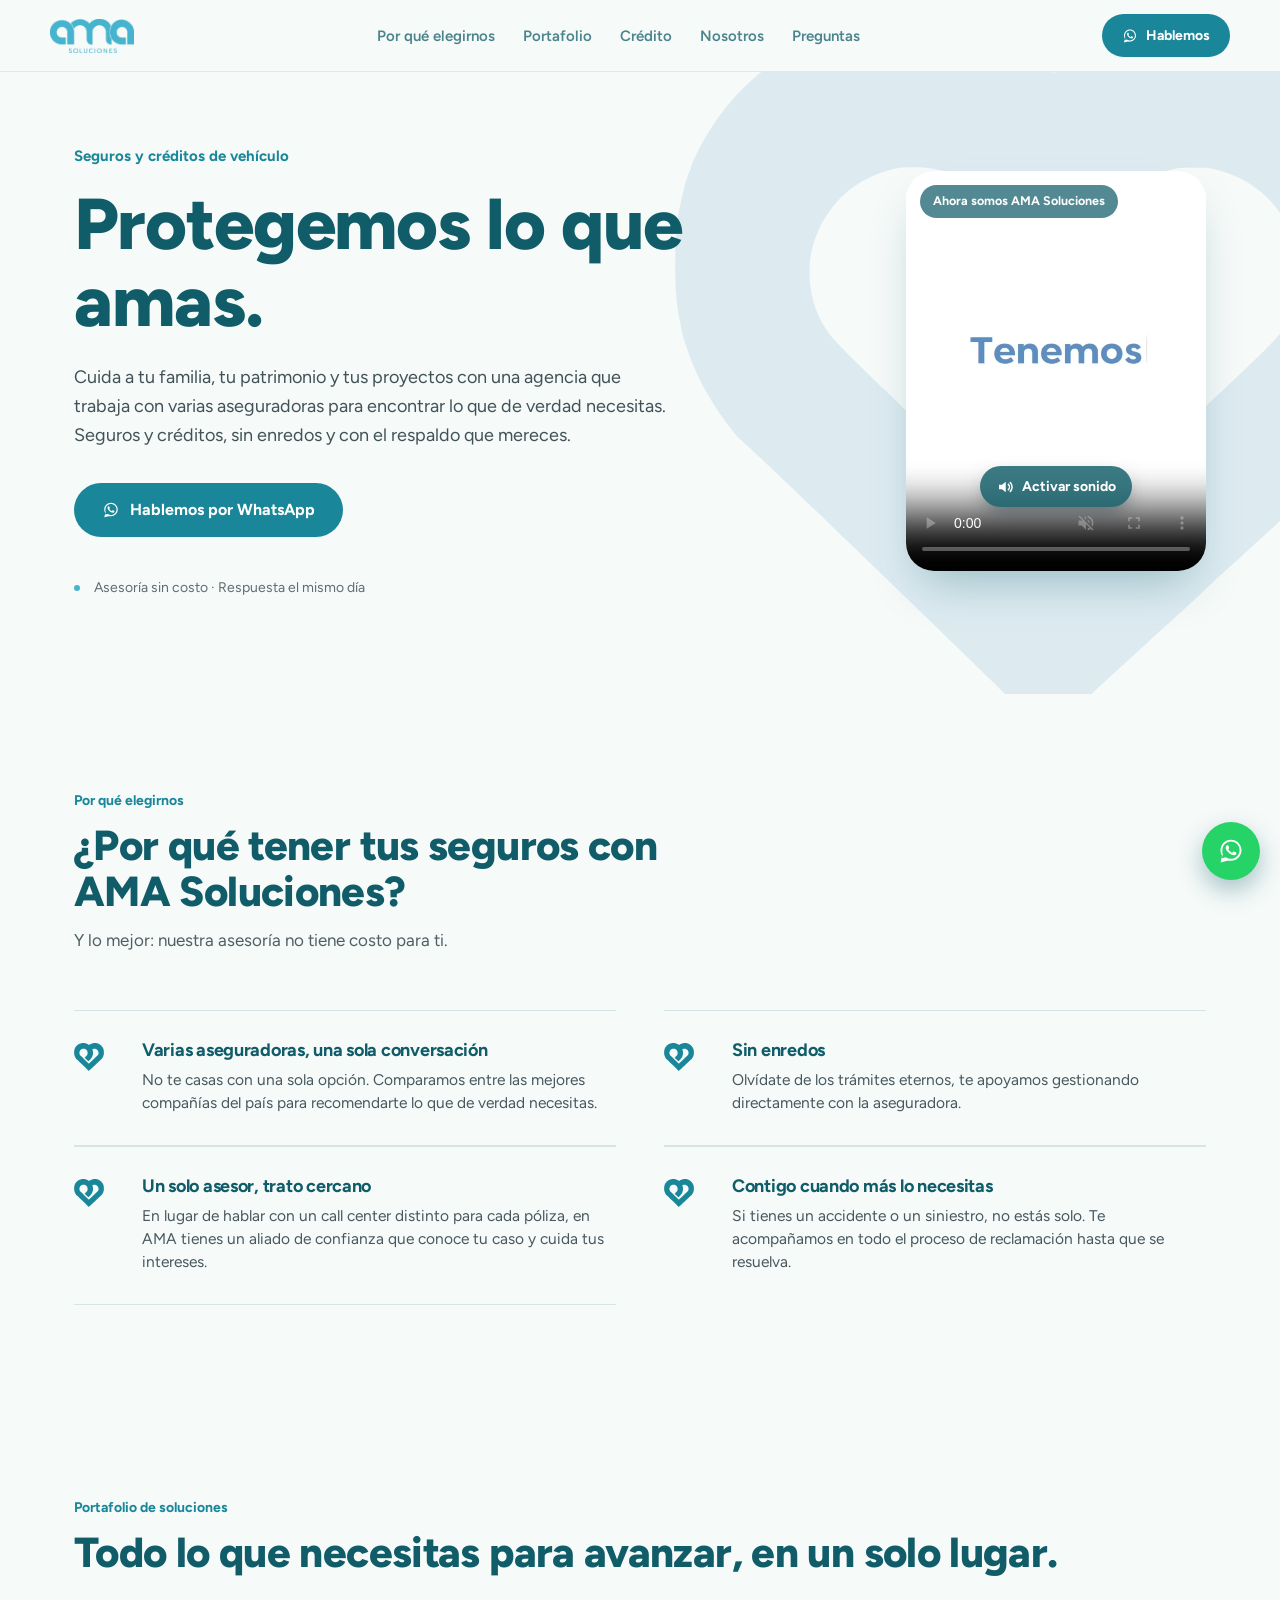
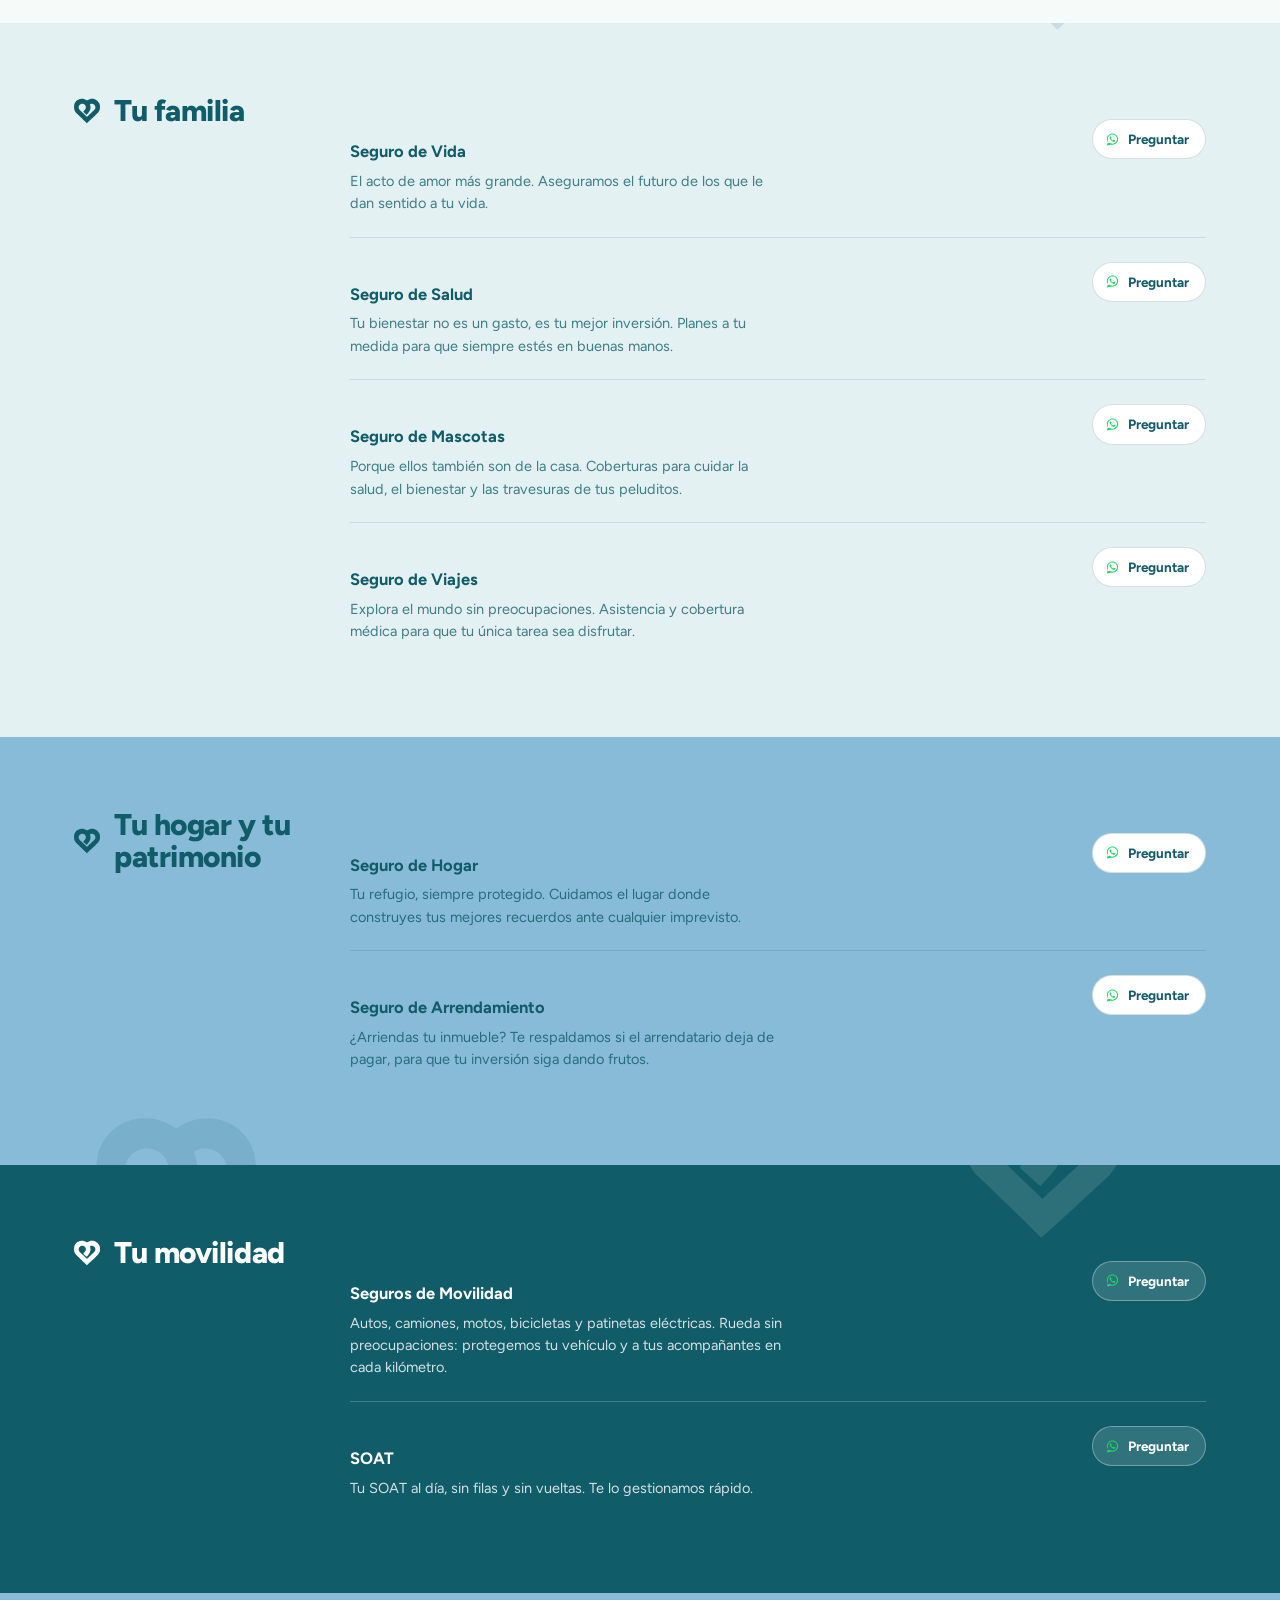
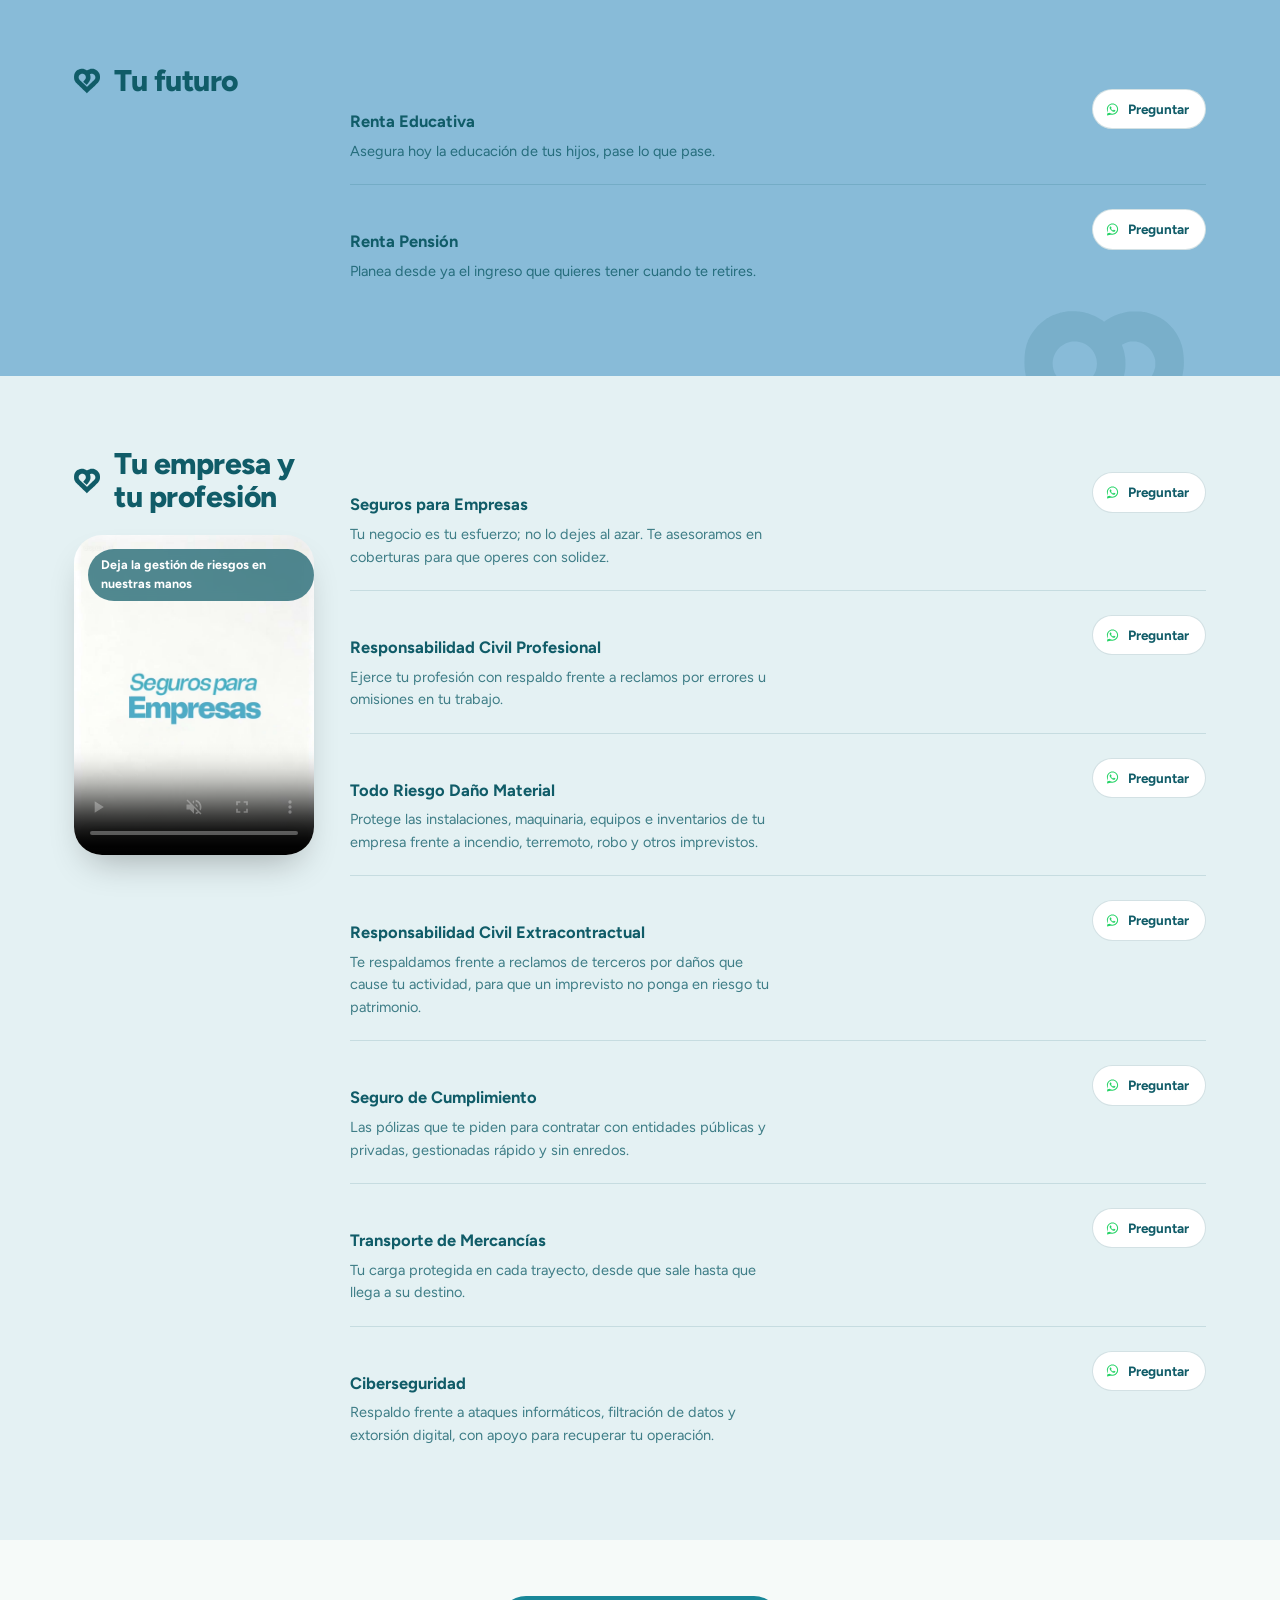
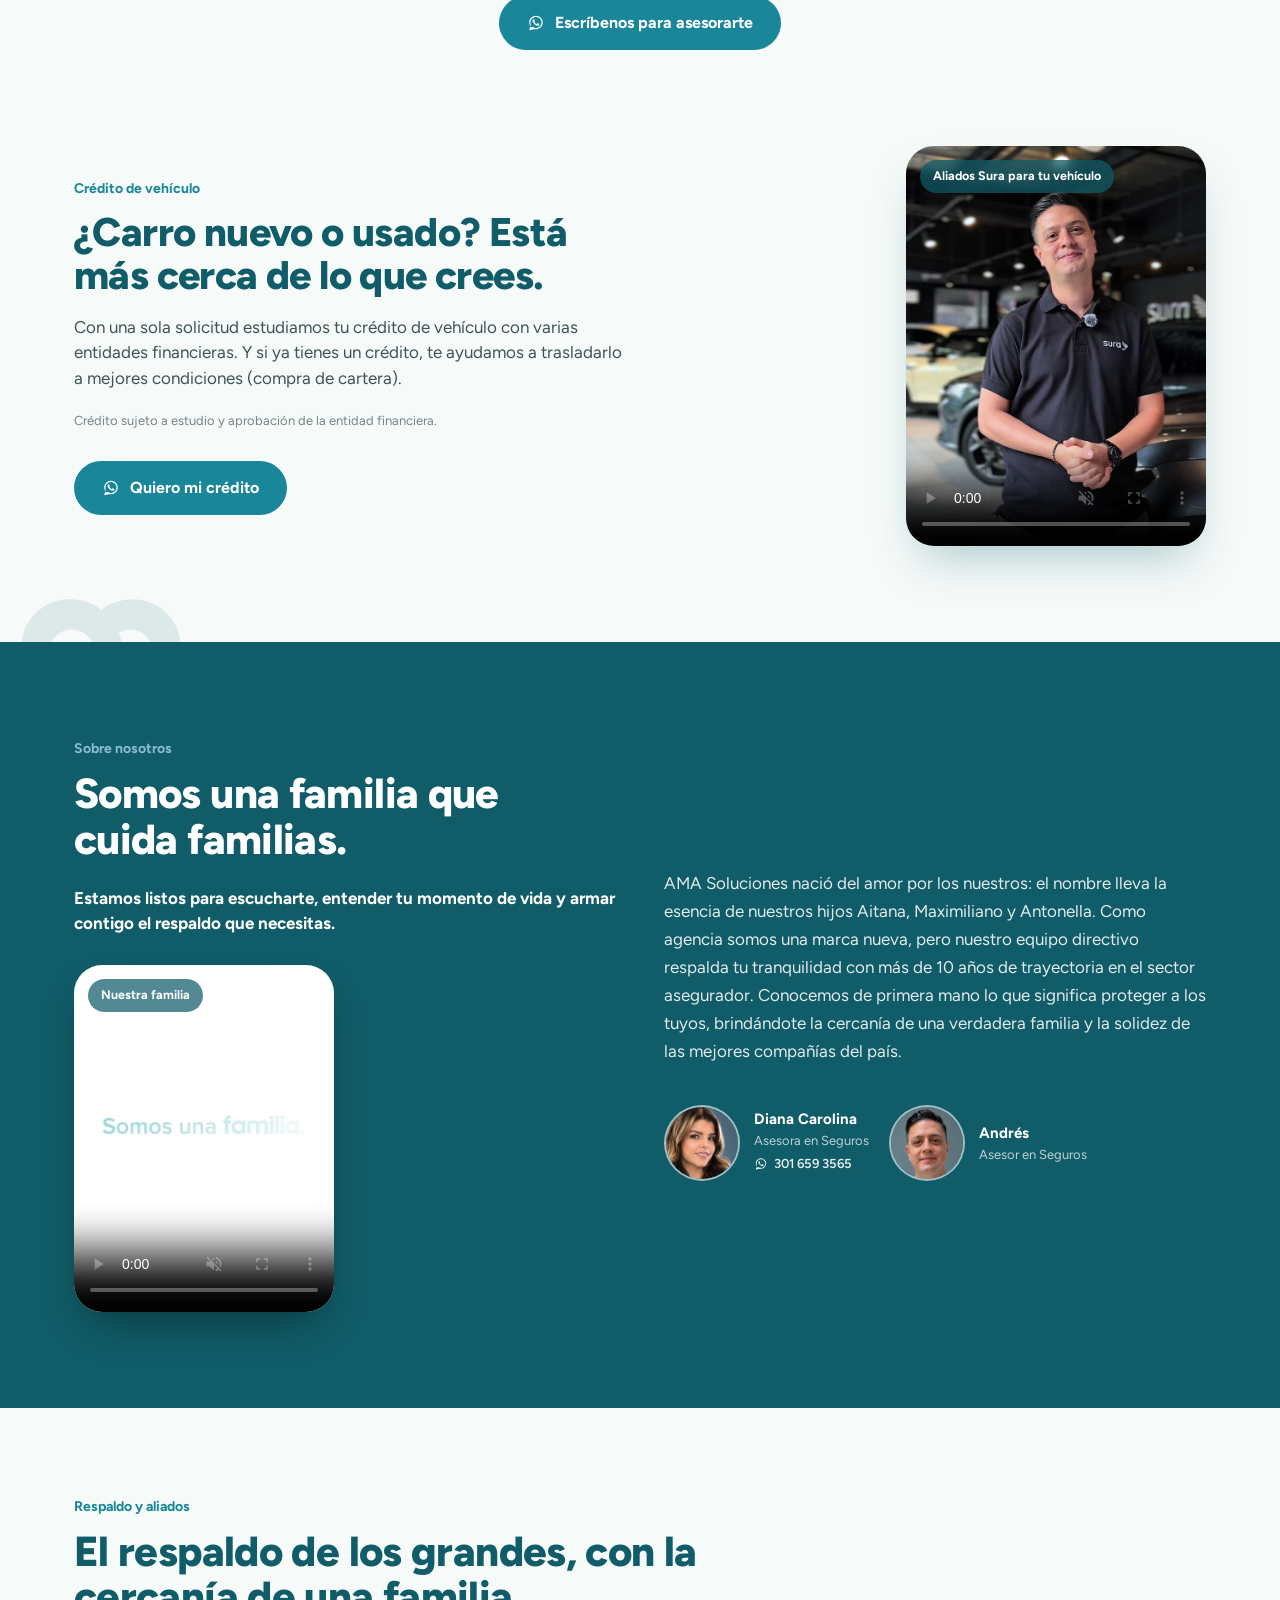
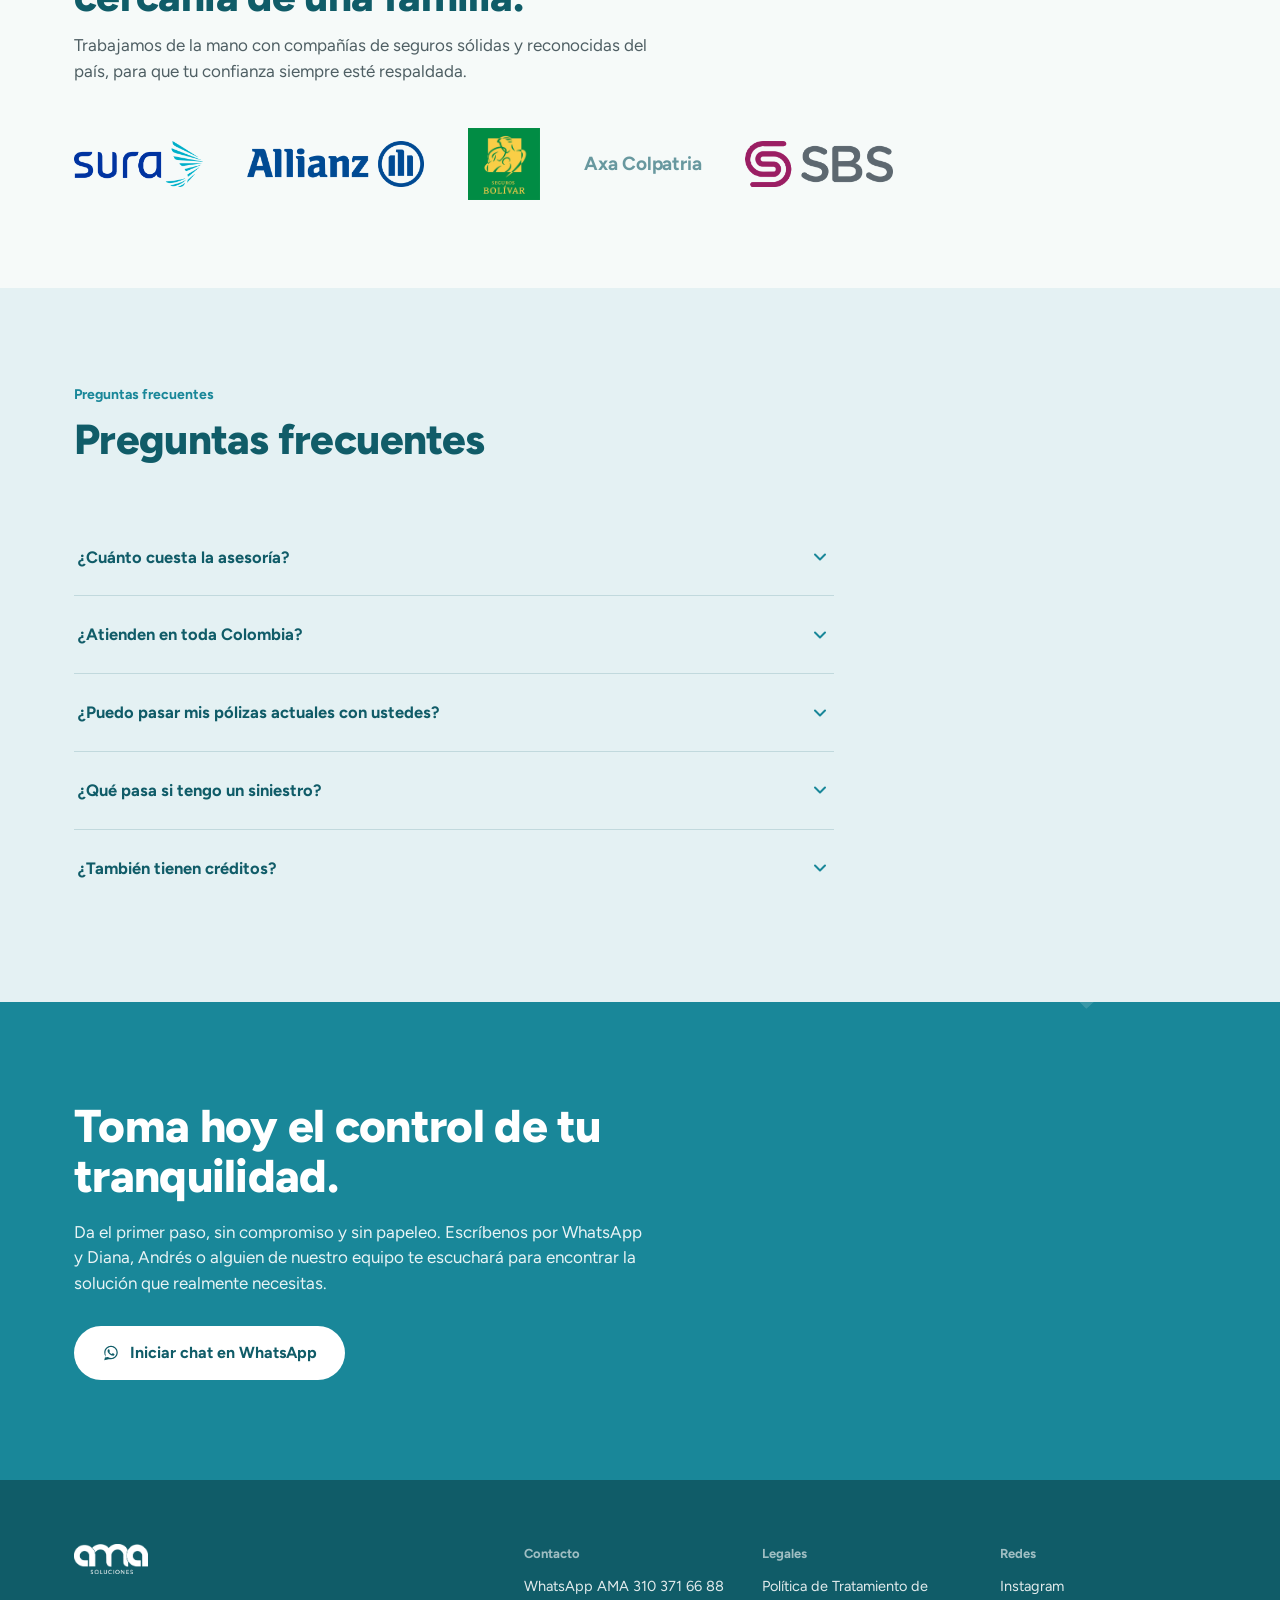
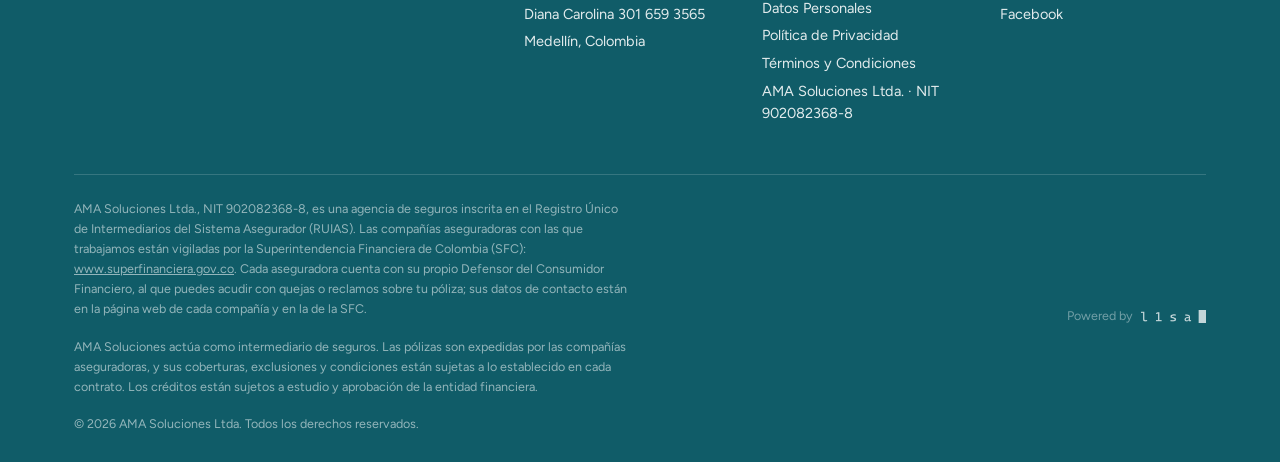
==== commit 54d99297: "fix: favicon con esquinas transparentes + videos suenan al entrar en pantalla - favicon.ico/png se h" ====
--- a/index.html
+++ b/index.html
@@ -582,38 +582,91 @@
   consent.addEventListener('click', function (e) { if (e.target === consent) closeConsent(); });
   document.addEventListener('keydown', function (e) { if (e.key === 'Escape' && consent.classList.contains('is-open')) closeConsent(); });
 
-  // Videos: se reproducen solos (sin sonido) cuando entran en pantalla y se pausan al salir.
-  // Si la persona los pausa a mano, no se vuelven a reproducir solos.
-  var videos = document.querySelectorAll('video.autoplay-video');
+  // Videos: se reproducen solos cuando entran en pantalla y se pausan al salir de ella.
+  // Los navegadores no dejan arrancar con sonido hasta que la persona toca la página
+  // (el scroll no cuenta). Por eso: mientras no haya tocado, suenan en silencio con un
+  // botón "Activar sonido"; desde el primer toque en cualquier parte, cada video suena
+  // al entrar en pantalla y se calla (pausa) al salir. Solo uno suena a la vez.
+  // Si la persona pausa un video a mano, no vuelve a arrancar solo.
+  var videos = Array.prototype.slice.call(document.querySelectorAll('video.autoplay-video'));
   var reduce = window.matchMedia('(prefers-reduced-motion: reduce)').matches;
+  var soundOn = false;
+
+  function auto(v, fn) { v.dataset.autoAction = '1'; return fn(); }
+  function syncBtn(v) {
+    if (v._soundBtn) v._soundBtn.hidden = !(v.muted && !v.paused);
+  }
+  function startVideo(v) {
+    videos.forEach(function (o) { if (o !== v && !o.paused) auto(o, function () { o.pause(); }); });
+    v.muted = !soundOn;
+    var p = auto(v, function () { return v.play(); });
+    if (p && p.catch) p.catch(function () {
+      // El navegador no dejó reproducir con sonido: se intenta en silencio.
+      v.muted = true;
+      var p2 = auto(v, function () { return v.play(); });
+      if (p2 && p2.catch) p2.catch(function () { delete v.dataset.autoAction; });
+    });
+  }
+  function enableSound() {
+    if (soundOn) return;
+    soundOn = true;
+    videos.forEach(function (v) {
+      if (!v.paused) { v.muted = false; syncBtn(v); }
+    });
+  }
+
   if ('IntersectionObserver' in window && !reduce) {
     var io = new IntersectionObserver(function (entries) {
       entries.forEach(function (entry) {
         var v = entry.target;
-        if (entry.intersectionRatio >= 0.6) {
-          if (!v.dataset.userPaused && v.paused && !v.ended) {
-            v.dataset.autoAction = '1';
-            var p = v.play();
-            if (p && p.catch) p.catch(function () { delete v.dataset.autoAction; });
-          }
+        v._inView = entry.intersectionRatio >= 0.6;
+        if (v._inView) {
+          if (!v.dataset.userPaused && v.paused && !v.ended) startVideo(v);
         } else if (!v.paused) {
-          v.dataset.autoAction = '1';
-          v.pause();
+          auto(v, function () { v.pause(); });
         }
       });
     }, { threshold: [0, 0.6] });
+
     videos.forEach(function (v) {
-      v.muted = true;
       v.setAttribute('playsinline', '');
+      var card = v.closest('.video-card');
+      if (card) {
+        var btn = document.createElement('button');
+        btn.type = 'button';
+        btn.className = 'sound-btn';
+        btn.hidden = true;
+        btn.innerHTML = '<svg viewBox="0 0 24 24" aria-hidden="true"><path fill="currentColor" d="M4 9v6h4l5 4V5L8 9H4z"/><path fill="none" stroke="currentColor" stroke-width="2" stroke-linecap="round" d="M16.5 8.5a5 5 0 0 1 0 7M19 6a8.5 8.5 0 0 1 0 12"/></svg>Activar sonido';
+        btn.addEventListener('click', function () { enableSound(); v.muted = false; syncBtn(v); });
+        card.appendChild(btn);
+        v._soundBtn = btn;
+      }
       v.addEventListener('play', function () {
+        syncBtn(v);
         if (v.dataset.autoAction) { delete v.dataset.autoAction; return; }
         delete v.dataset.userPaused;
+        videos.forEach(function (o) { if (o !== v && !o.paused) auto(o, function () { o.pause(); }); });
       });
       v.addEventListener('pause', function () {
+        syncBtn(v);
         if (v.dataset.autoAction) { delete v.dataset.autoAction; return; }
         if (!v.ended) v.dataset.userPaused = '1';
       });
+      // Si la persona silencia o activa el sonido con los controles, se respeta para los siguientes.
+      v.addEventListener('volumechange', function () {
+        syncBtn(v);
+        if (!v.paused && v._userGesture) soundOn = !v.muted;
+      });
       io.observe(v);
+    });
+
+    // Primer toque/tecla en cualquier parte de la página: el sonido queda habilitado.
+    ['pointerdown', 'touchend', 'keydown'].forEach(function (evt) {
+      document.addEventListener(evt, function (e) {
+        videos.forEach(function (v) { v._userGesture = true; });
+        if (e.target.closest && e.target.closest('.sound-btn')) return;
+        enableSound();
+      }, { capture: true, passive: true });
     });
   }
 })();
--- a/styles.css
+++ b/styles.css
@@ -789,3 +789,31 @@
 .legal-back { font-size: 14px; font-weight: 600; color: var(--teal-900); text-decoration: none; }
 .legal-back:hover { text-decoration: underline; }
 .legal-footer { padding: 28px 0; font-size: 13px; color: color-mix(in srgb, var(--white) 70%, transparent); }
+
+/* Botón "Activar sonido" sobre los videos que suenan en silencio */
+.sound-btn {
+  position: absolute;
+  left: 50%;
+  bottom: 64px;
+  transform: translateX(-50%);
+  z-index: 3;
+  display: inline-flex;
+  align-items: center;
+  gap: 8px;
+  padding: 10px 16px;
+  border: 0;
+  border-radius: 999px;
+  background: color-mix(in srgb, var(--teal-900) 82%, transparent);
+  color: var(--white);
+  font: inherit;
+  font-size: 14px;
+  font-weight: 700;
+  white-space: nowrap;
+  cursor: pointer;
+  -webkit-backdrop-filter: blur(4px);
+  backdrop-filter: blur(4px);
+  box-shadow: 0 8px 20px -6px rgba(14, 34, 41, 0.5);
+}
+.sound-btn[hidden] { display: none; }
+.sound-btn svg { width: 18px; height: 18px; }
+.sound-btn:hover { background: var(--teal-900); }
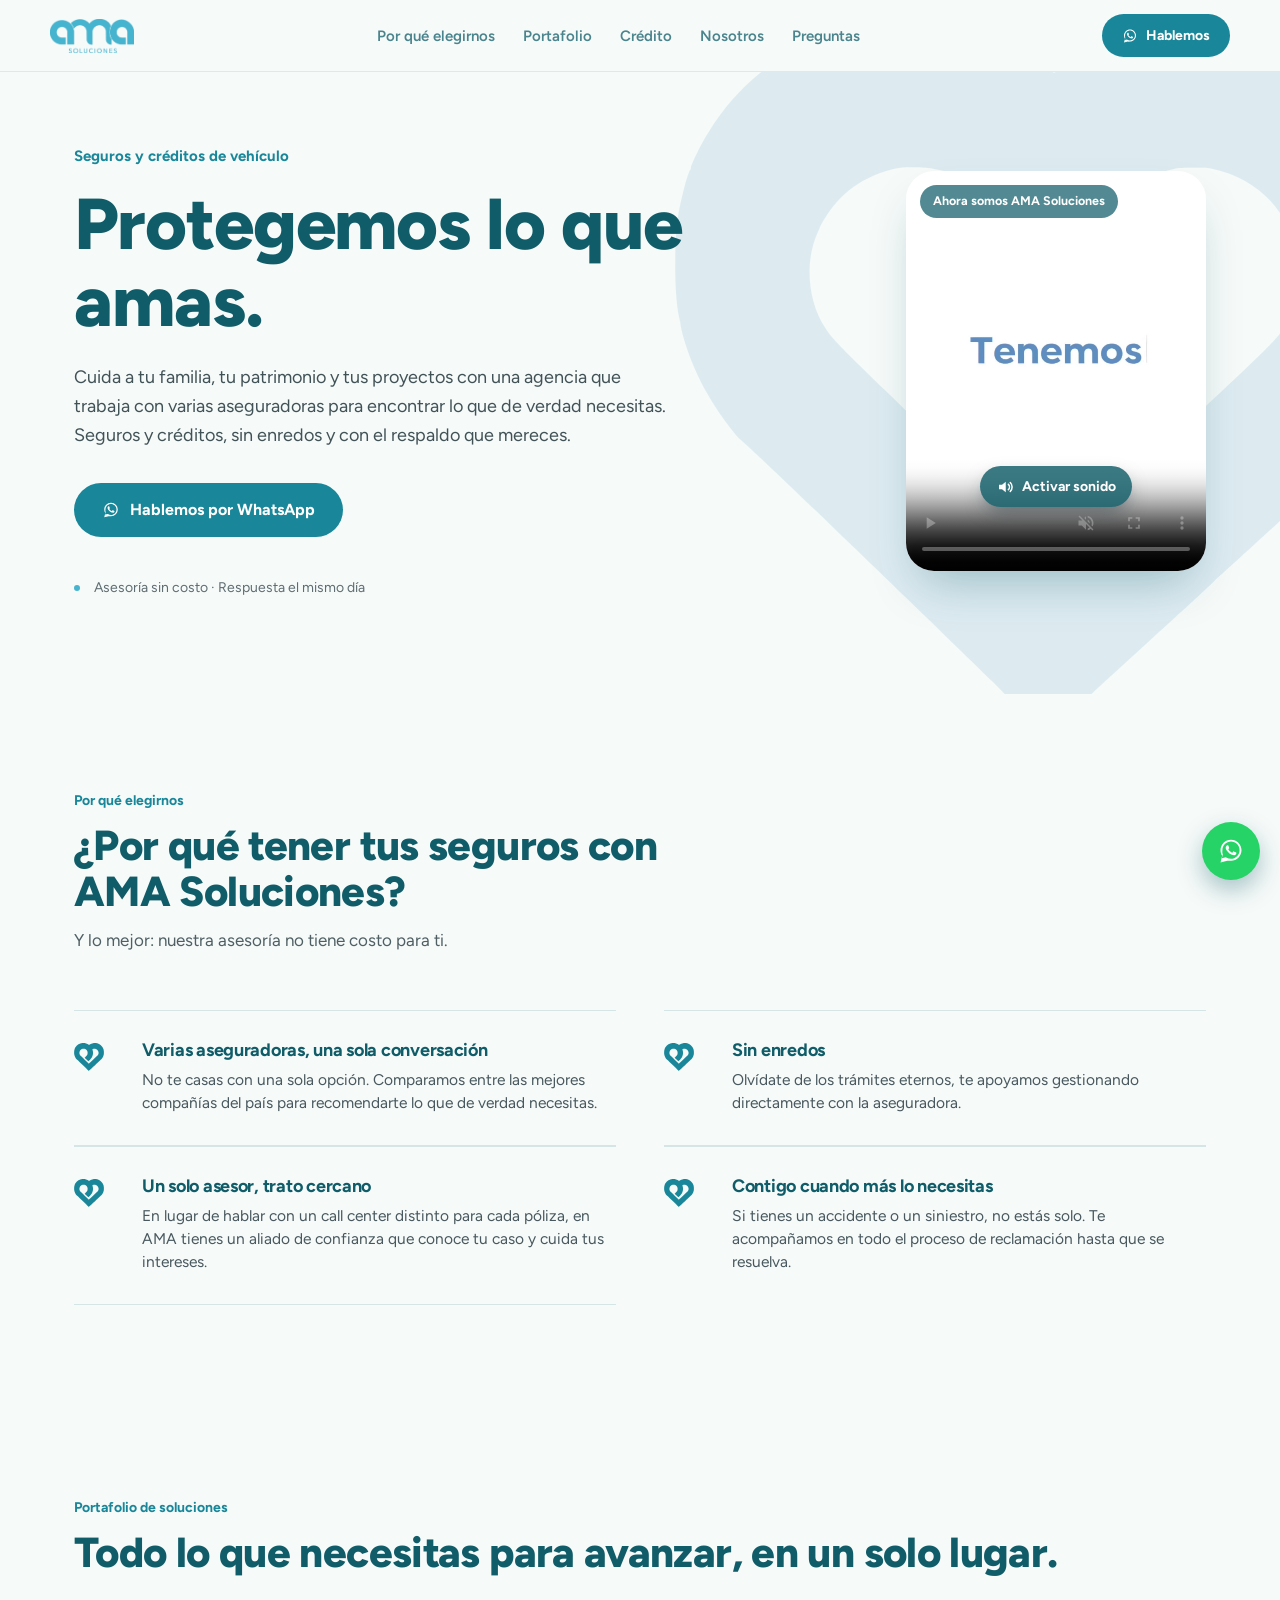
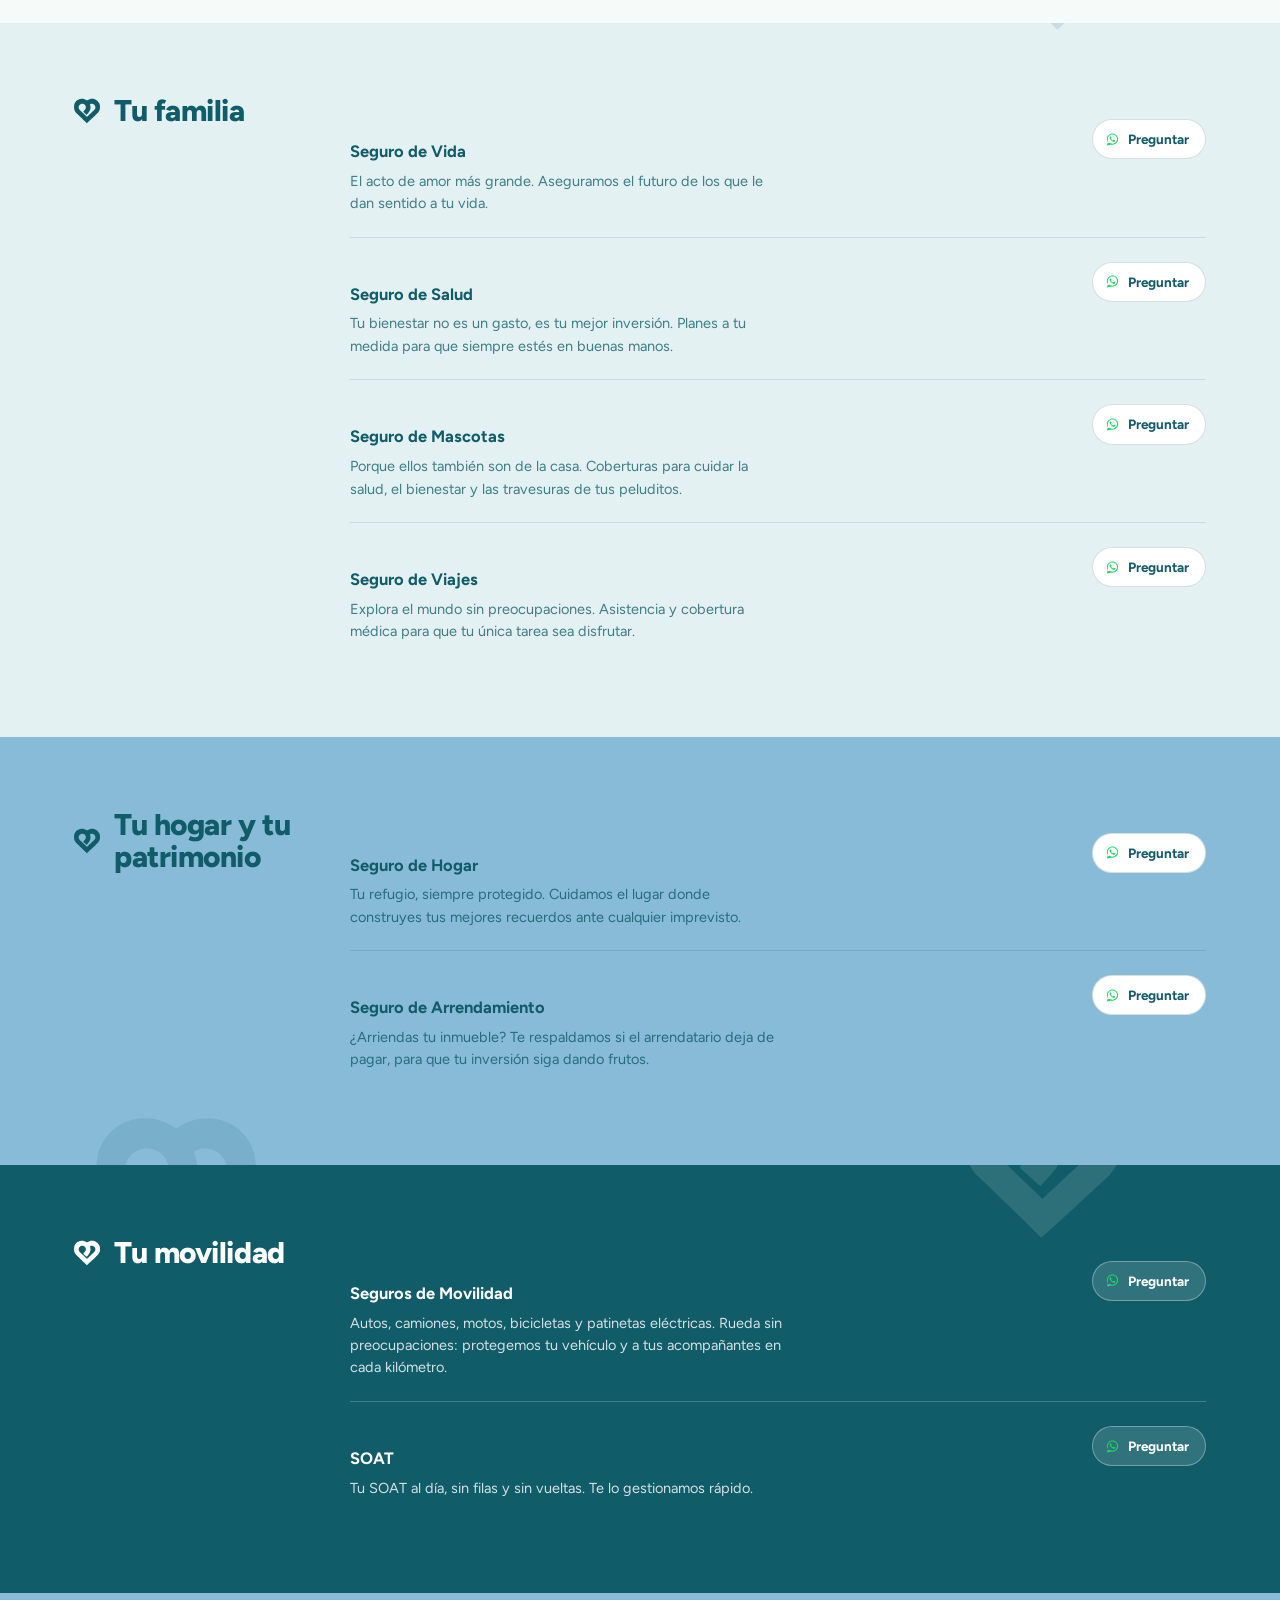
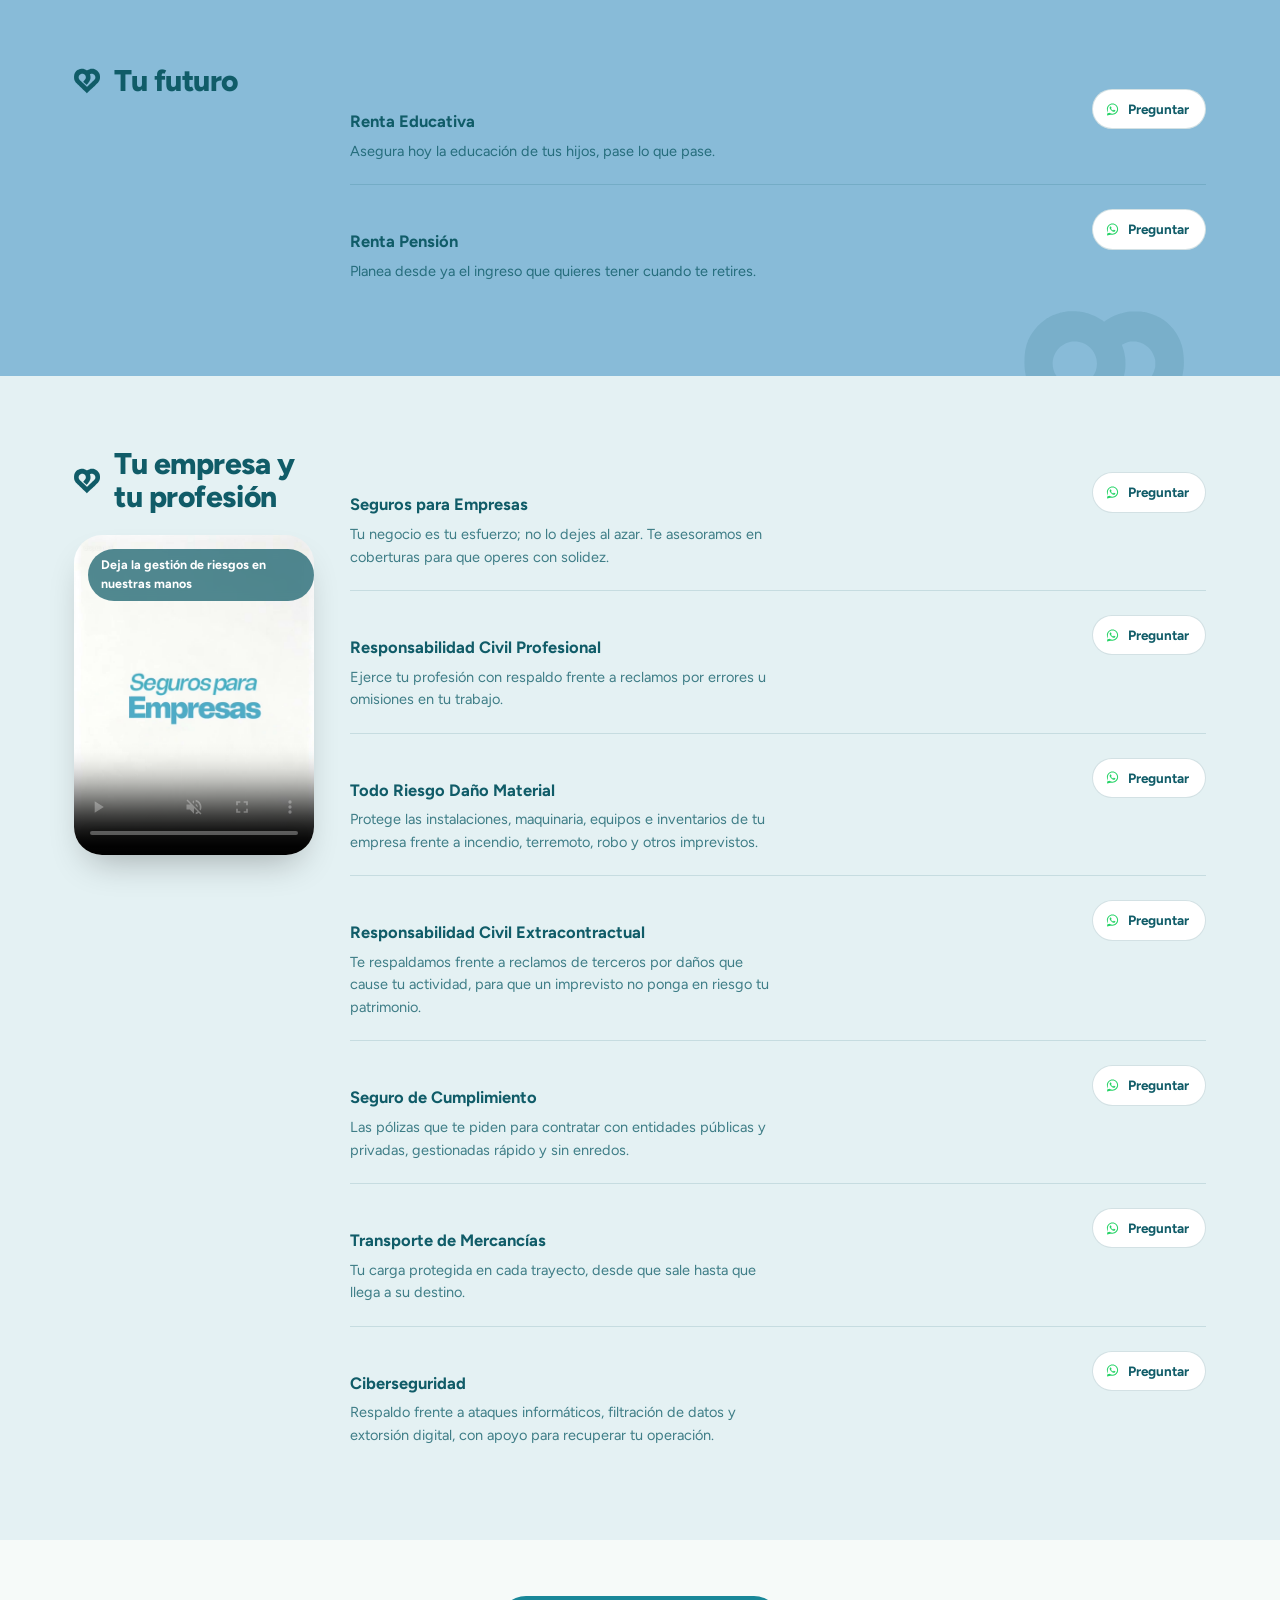
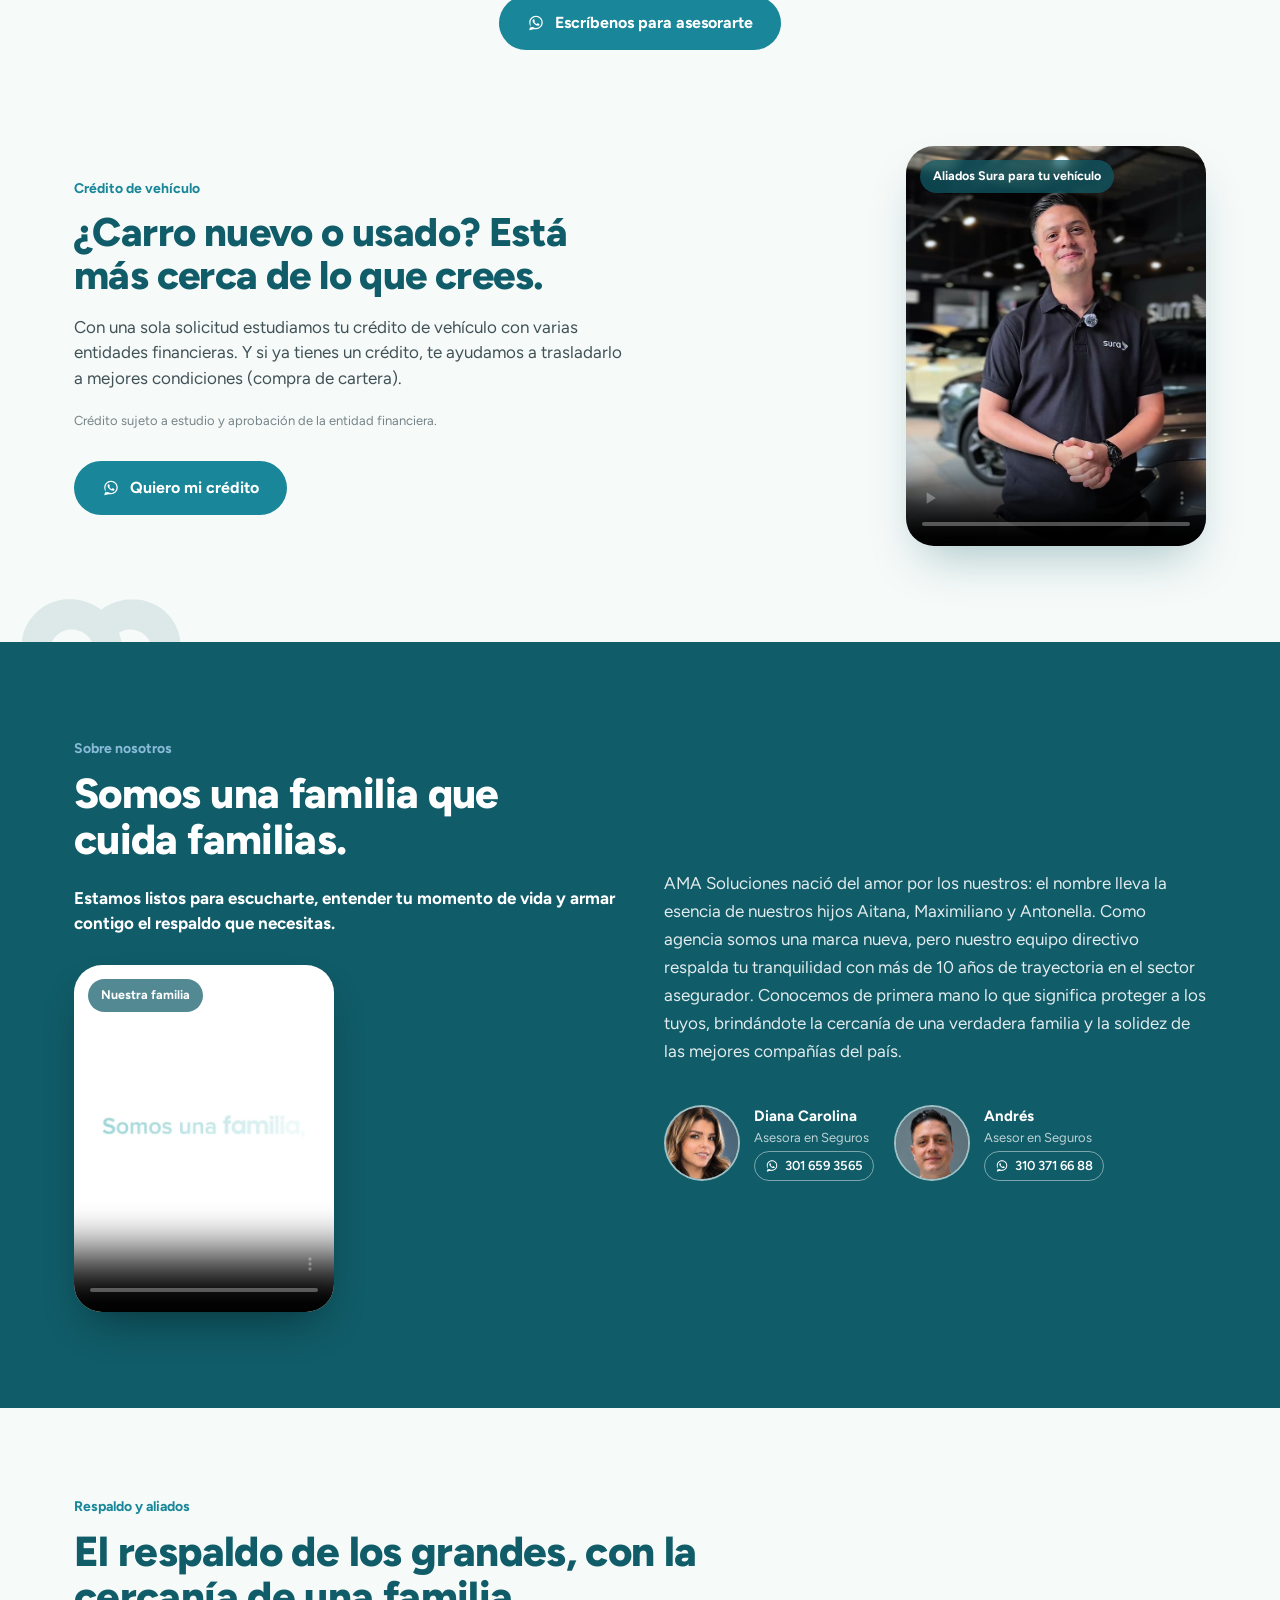
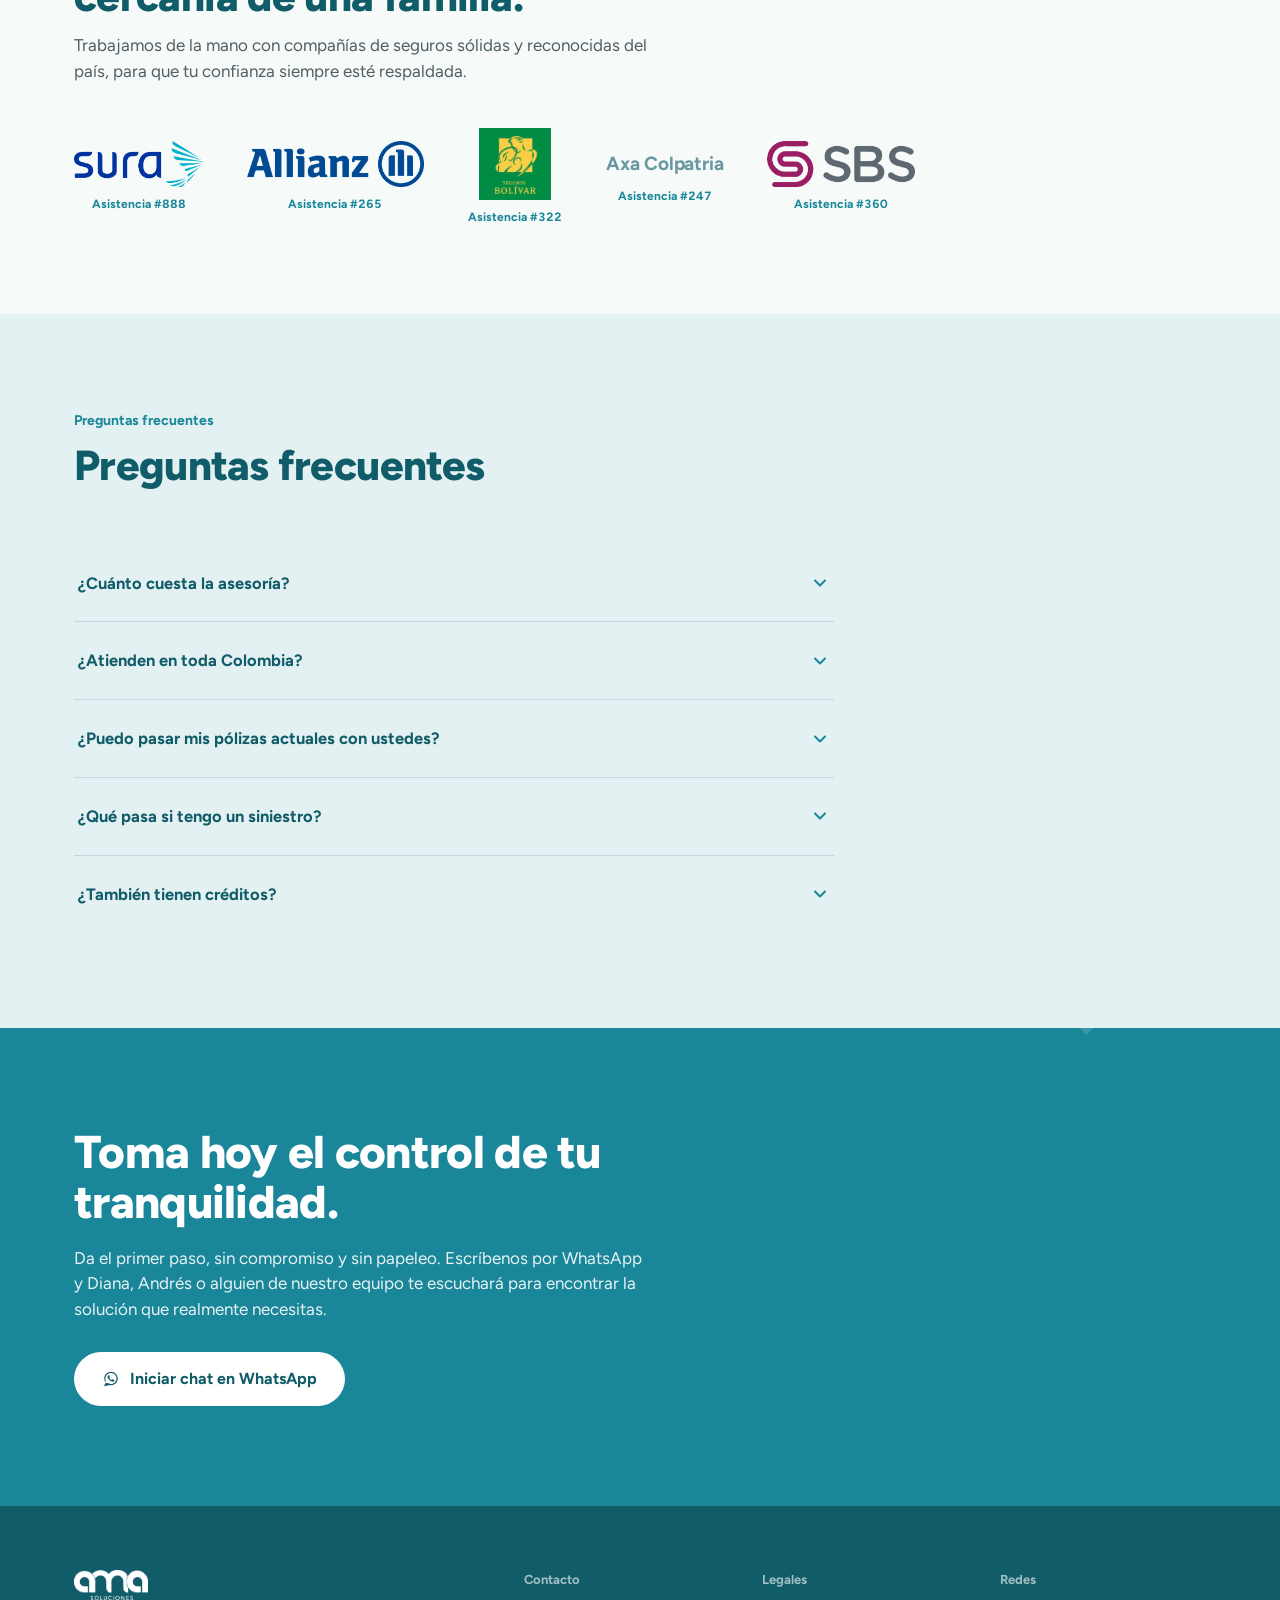
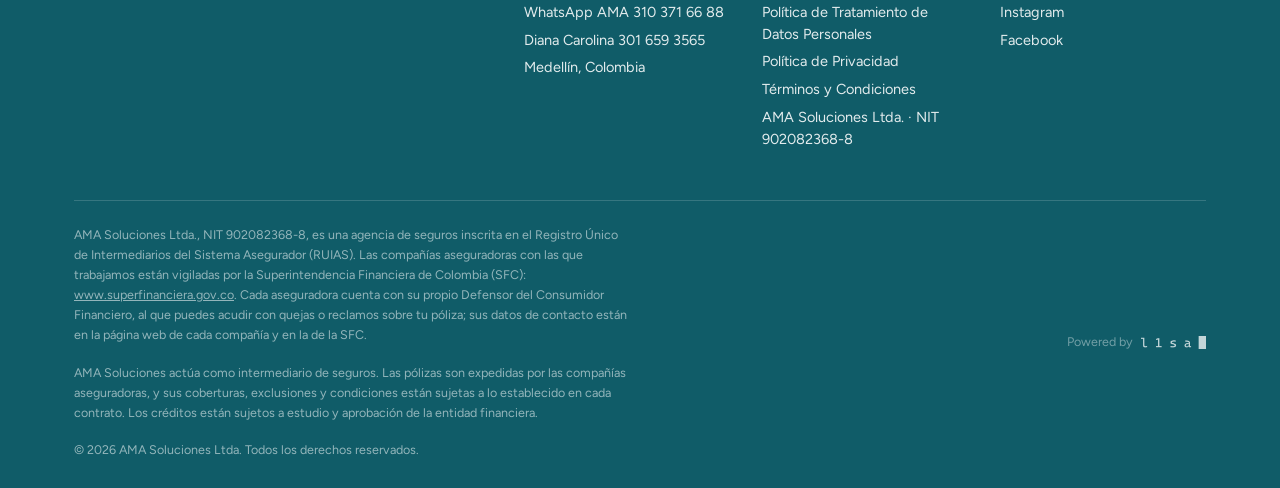
==== commit 0fe8c543: "feat: logos de aliados llaman a su línea de asistencia + WhatsApp de Andrés (línea AMA) Co-Authored-" ====
--- a/index.html
+++ b/index.html
@@ -392,6 +392,7 @@
             <div>
               <div class="team-name">Andrés</div>
               <div class="team-role">Asesor en Seguros</div>
+              <a class="team-phone" href="https://wa.me/573103716688?text=%C2%A1Hola%2C%20Andr%C3%A9s%21%20Vengo%20del%20sitio%20web%20de%20AMA%20Soluciones%20y%20me%20gustar%C3%ADa%20recibir%20asesor%C3%ADa." target="_blank" rel="noopener"><svg><use href="#ico-whatsapp"/></svg>310 371 66 88</a>
             </div>
           </div>
         </div>
@@ -408,11 +409,11 @@
         <p>Trabajamos de la mano con compañías de seguros sólidas y reconocidas del país, para que tu confianza siempre esté respaldada.</p>
       </div>
       <div class="aliados-row">
-        <img class="aliado-logo" src="assets/aliados/sura.png" alt="Sura" width="449" height="160" loading="lazy">
-        <img class="aliado-logo" src="assets/aliados/allianz.png" alt="Allianz" width="615" height="160" loading="lazy">
-        <img class="aliado-logo aliado-logo--square" src="assets/aliados/seguros-bolivar.png" alt="Seguros Bolívar" width="160" height="160" loading="lazy">
-        <span class="aliado-chip">Axa Colpatria</span>
-        <img class="aliado-logo" src="assets/aliados/sbs.png" alt="SBS" width="513" height="160" loading="lazy">
+        <a class="aliado" href="tel:%23888" aria-label="Llamar a la línea de asistencia de Sura, #888"><img class="aliado-logo" src="assets/aliados/sura.png" alt="Sura" width="449" height="160" loading="lazy"><span class="aliado-line">Asistencia #888</span></a>
+        <a class="aliado" href="tel:%23265" aria-label="Llamar a la línea de asistencia de Allianz, #265"><img class="aliado-logo" src="assets/aliados/allianz.png" alt="Allianz" width="615" height="160" loading="lazy"><span class="aliado-line">Asistencia #265</span></a>
+        <a class="aliado" href="tel:%23322" aria-label="Llamar a la línea de asistencia de Seguros Bolívar, #322"><img class="aliado-logo aliado-logo--square" src="assets/aliados/seguros-bolivar.png" alt="Seguros Bolívar" width="160" height="160" loading="lazy"><span class="aliado-line">Asistencia #322</span></a>
+        <a class="aliado" href="tel:%23247" aria-label="Llamar a la línea de asistencia de Axa Colpatria, #247"><span class="aliado-chip">Axa Colpatria</span><span class="aliado-line">Asistencia #247</span></a>
+        <a class="aliado" href="tel:%23360" aria-label="Llamar a la línea de asistencia de SBS, #360"><img class="aliado-logo" src="assets/aliados/sbs.png" alt="SBS" width="513" height="160" loading="lazy"><span class="aliado-line">Asistencia #360</span></a>
       </div>
     </div>
   </section>
--- a/styles.css
+++ b/styles.css
@@ -817,3 +817,27 @@
 .sound-btn[hidden] { display: none; }
 .sound-btn svg { width: 18px; height: 18px; }
 .sound-btn:hover { background: var(--teal-900); }
+
+/* Logos de aliados = botón a su línea de asistencia; teléfonos del equipo como píldora clickeable */
+.aliado {
+  display: inline-flex;
+  flex-direction: column;
+  align-items: center;
+  gap: 8px;
+  text-decoration: none;
+  color: inherit;
+}
+.aliado-line {
+  font-size: 12px;
+  font-weight: 700;
+  color: var(--teal-700);
+  font-variant-numeric: tabular-nums;
+}
+.aliado:hover .aliado-line { text-decoration: underline; }
+.team-phone {
+  padding: 4px 10px;
+  border: 1px solid color-mix(in srgb, var(--white) 45%, transparent);
+  border-radius: 999px;
+  opacity: 1;
+}
+.team-phone:hover { background: color-mix(in srgb, var(--white) 12%, transparent); text-decoration: none; }
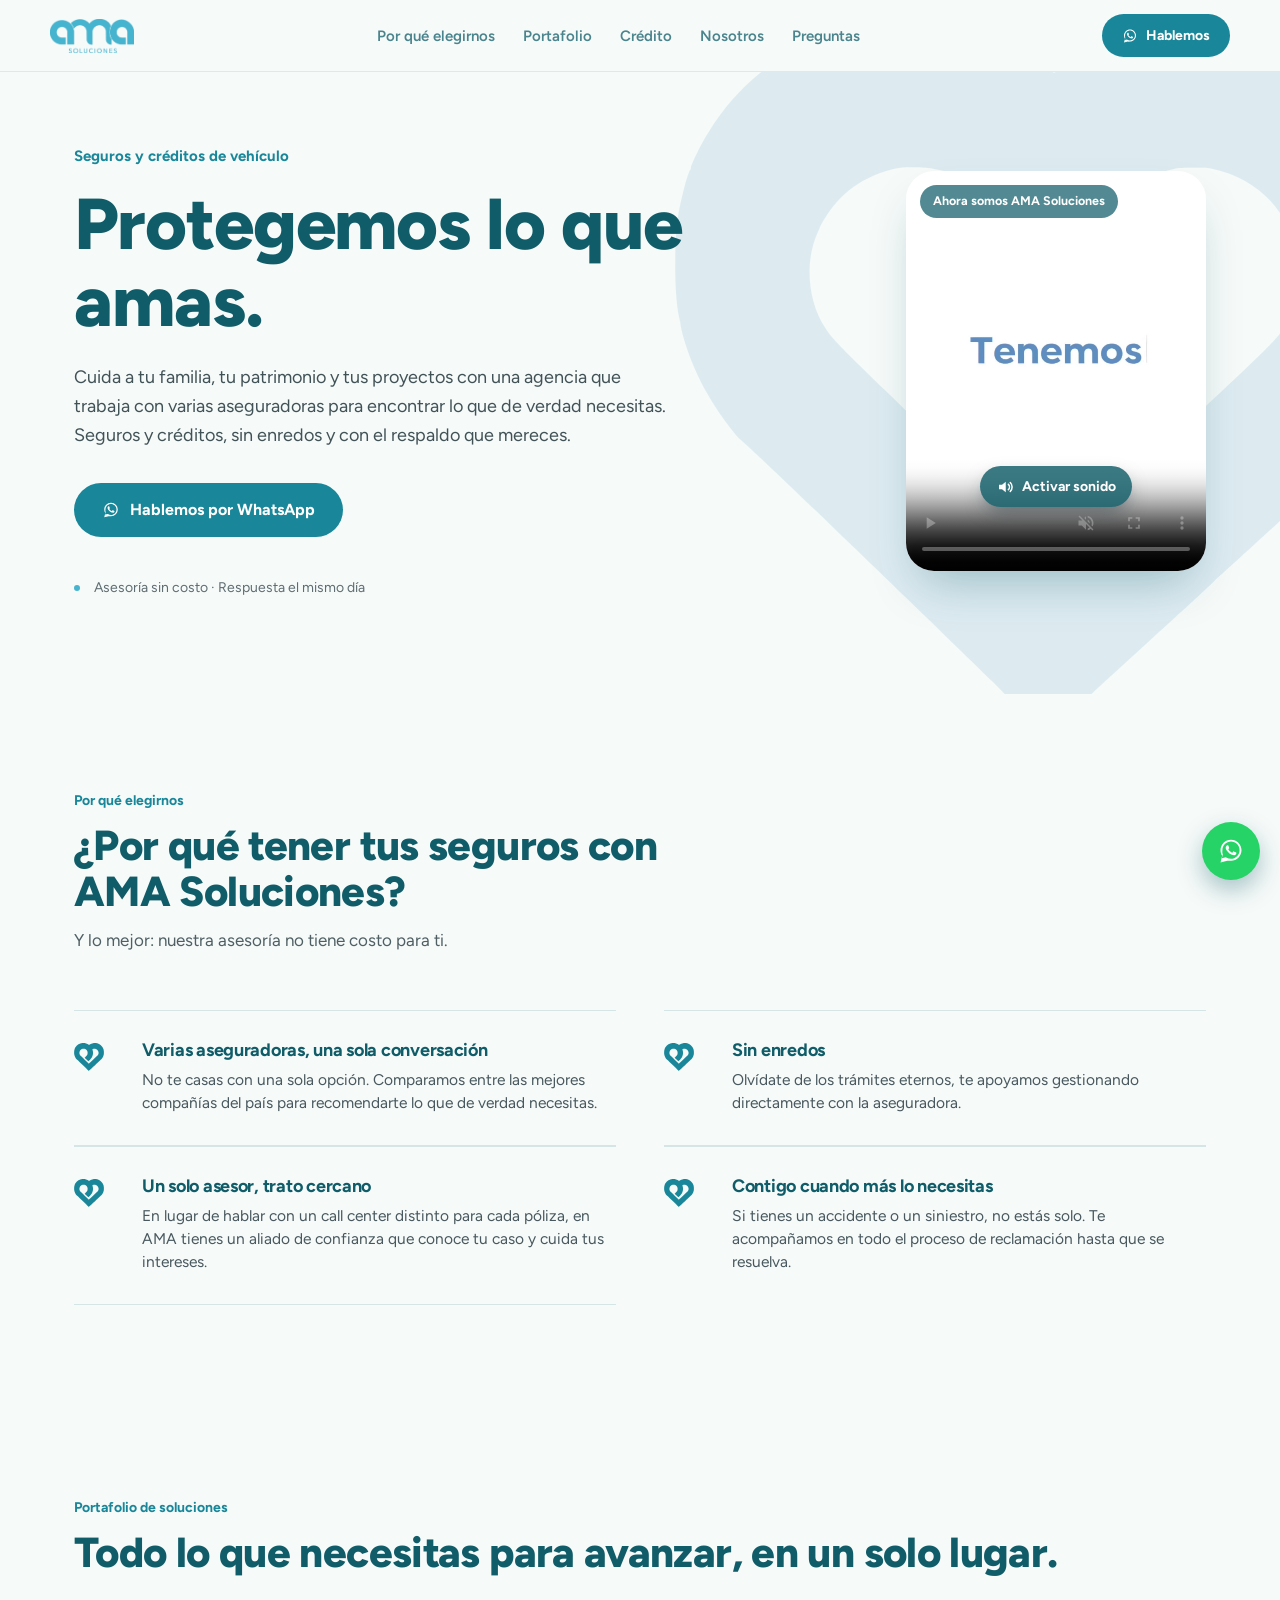
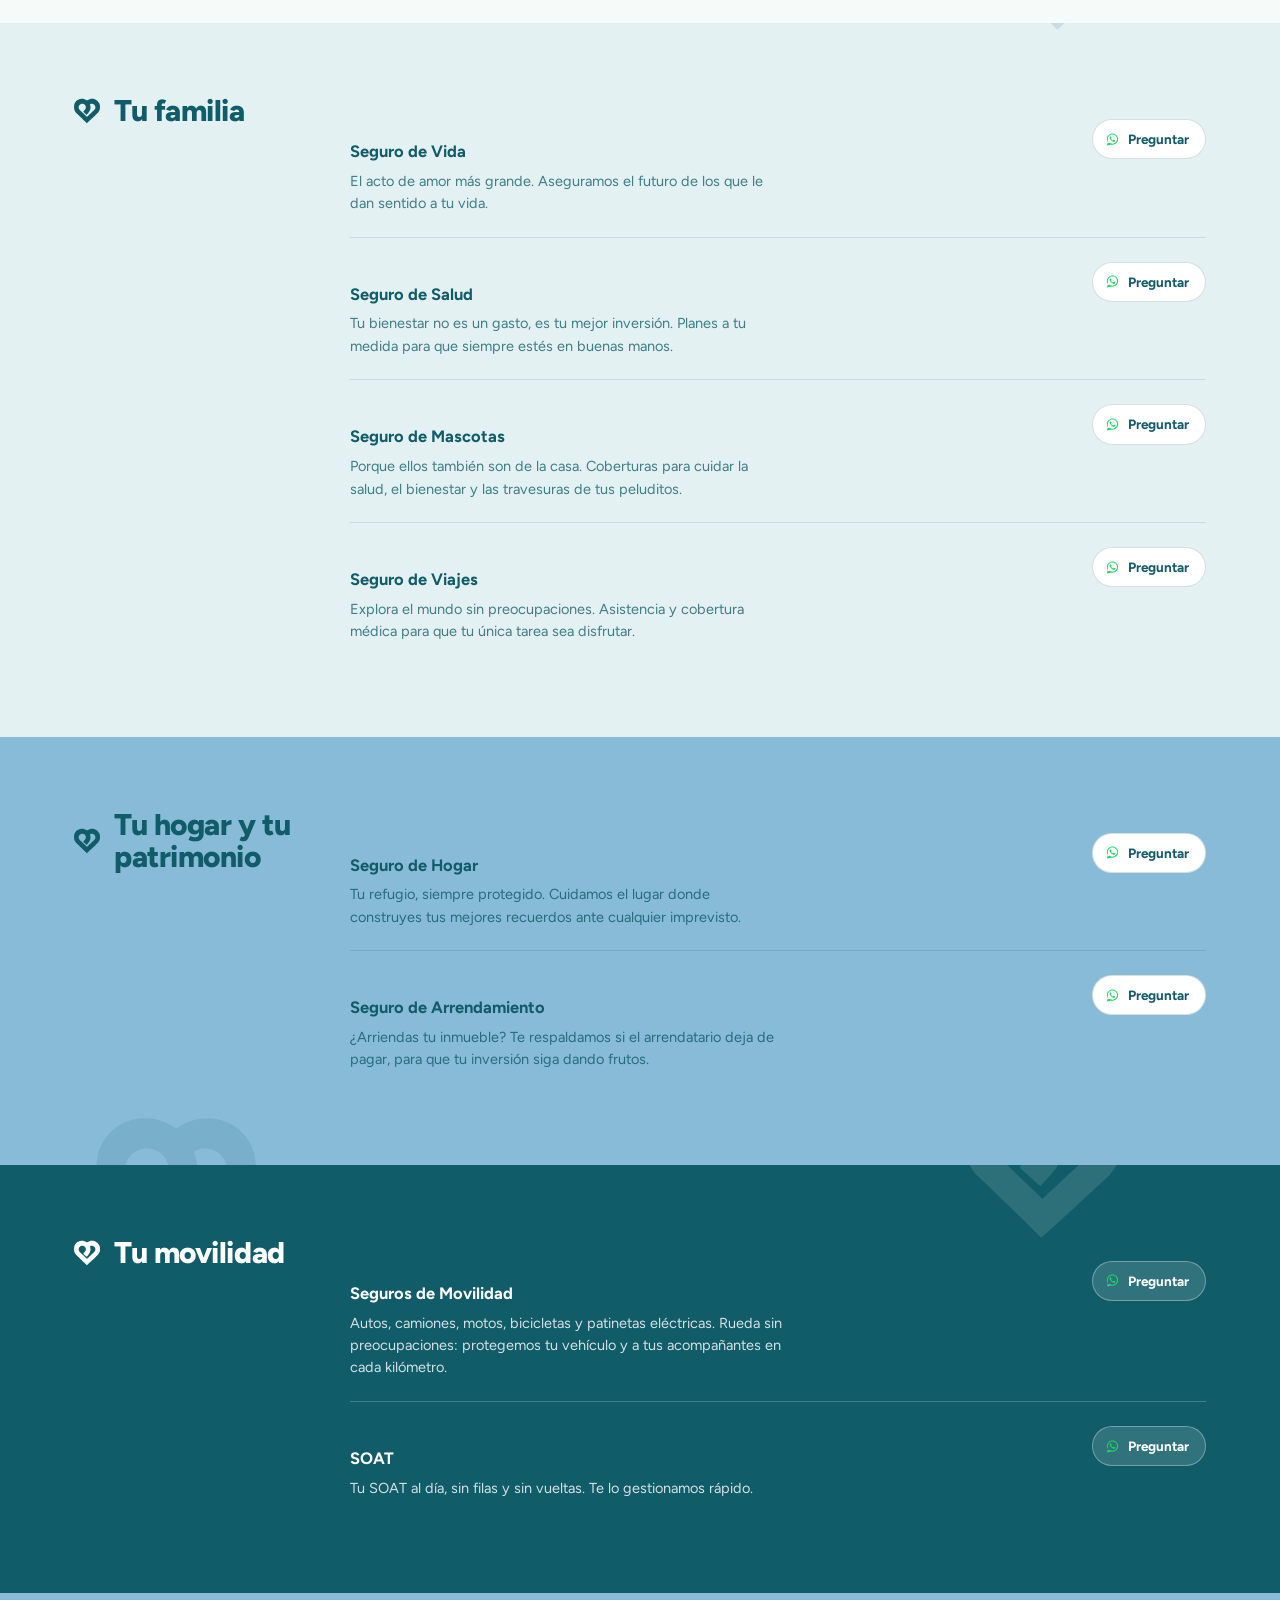
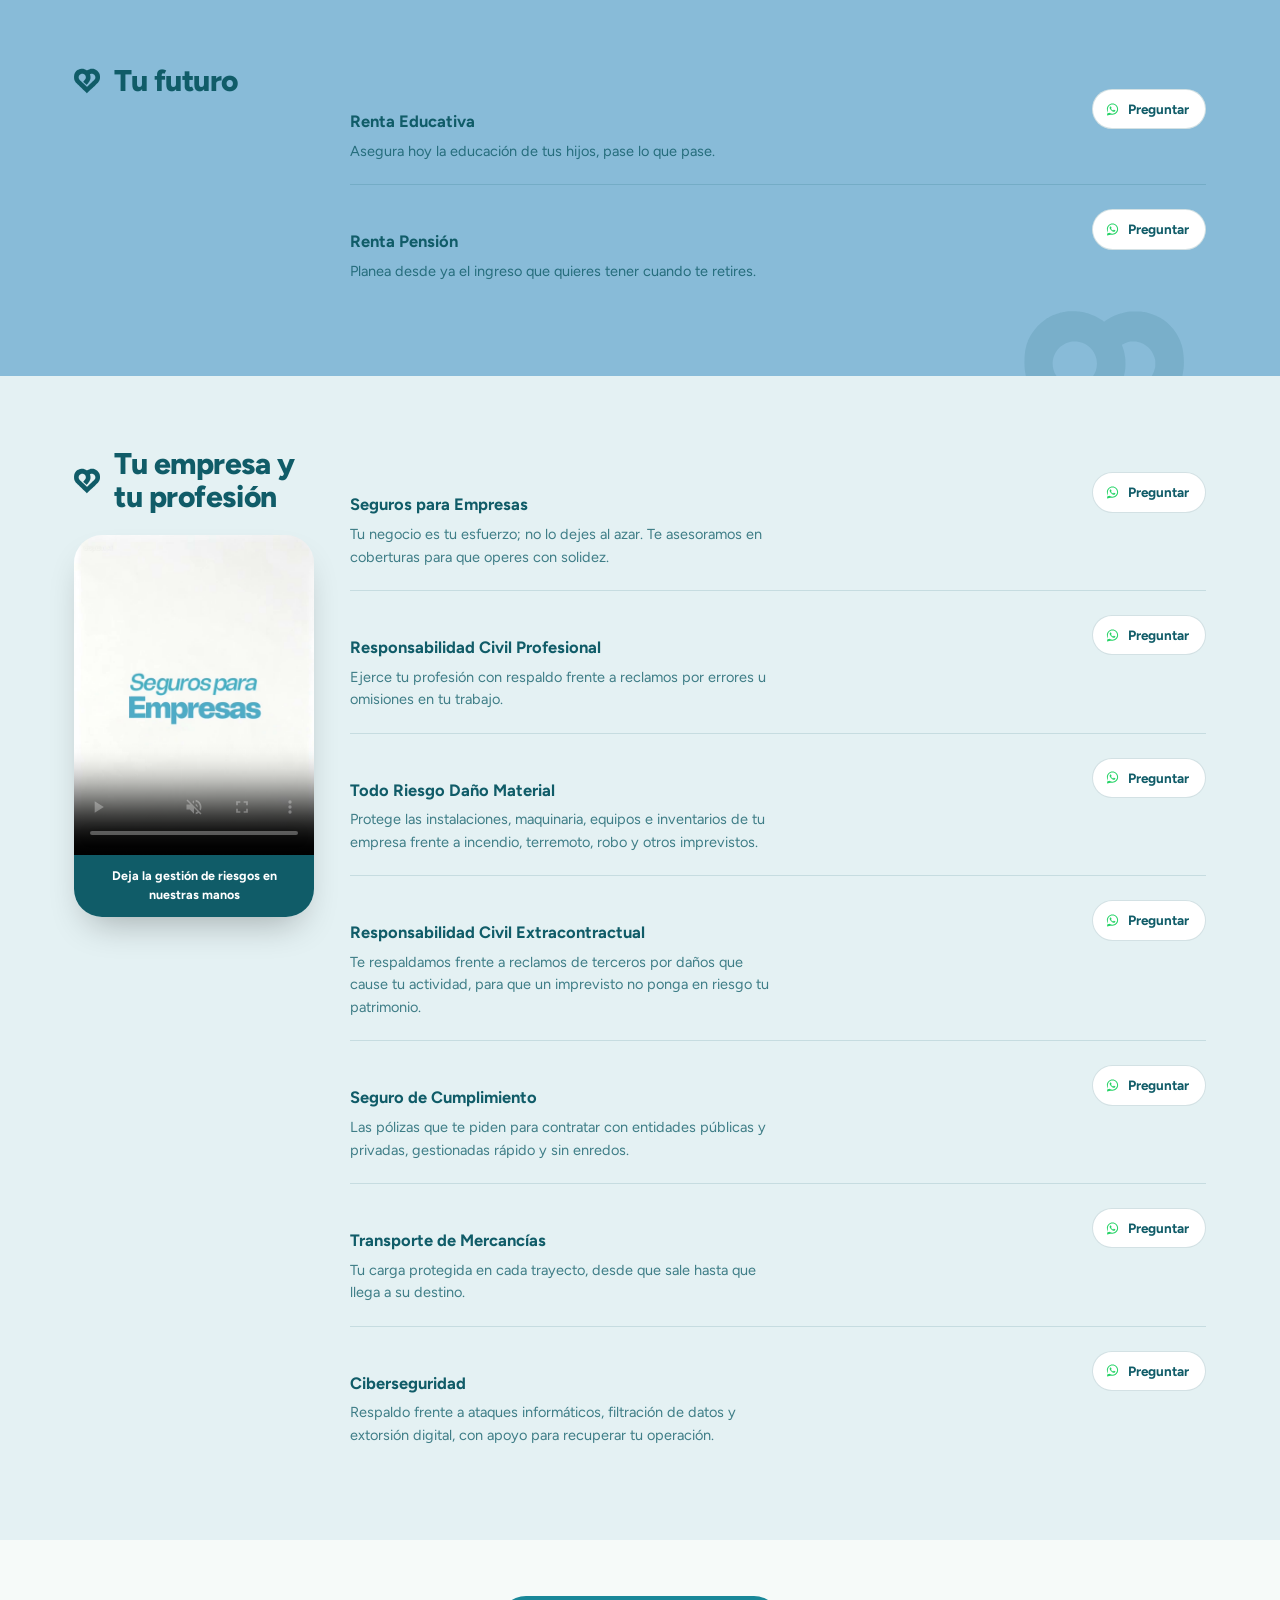
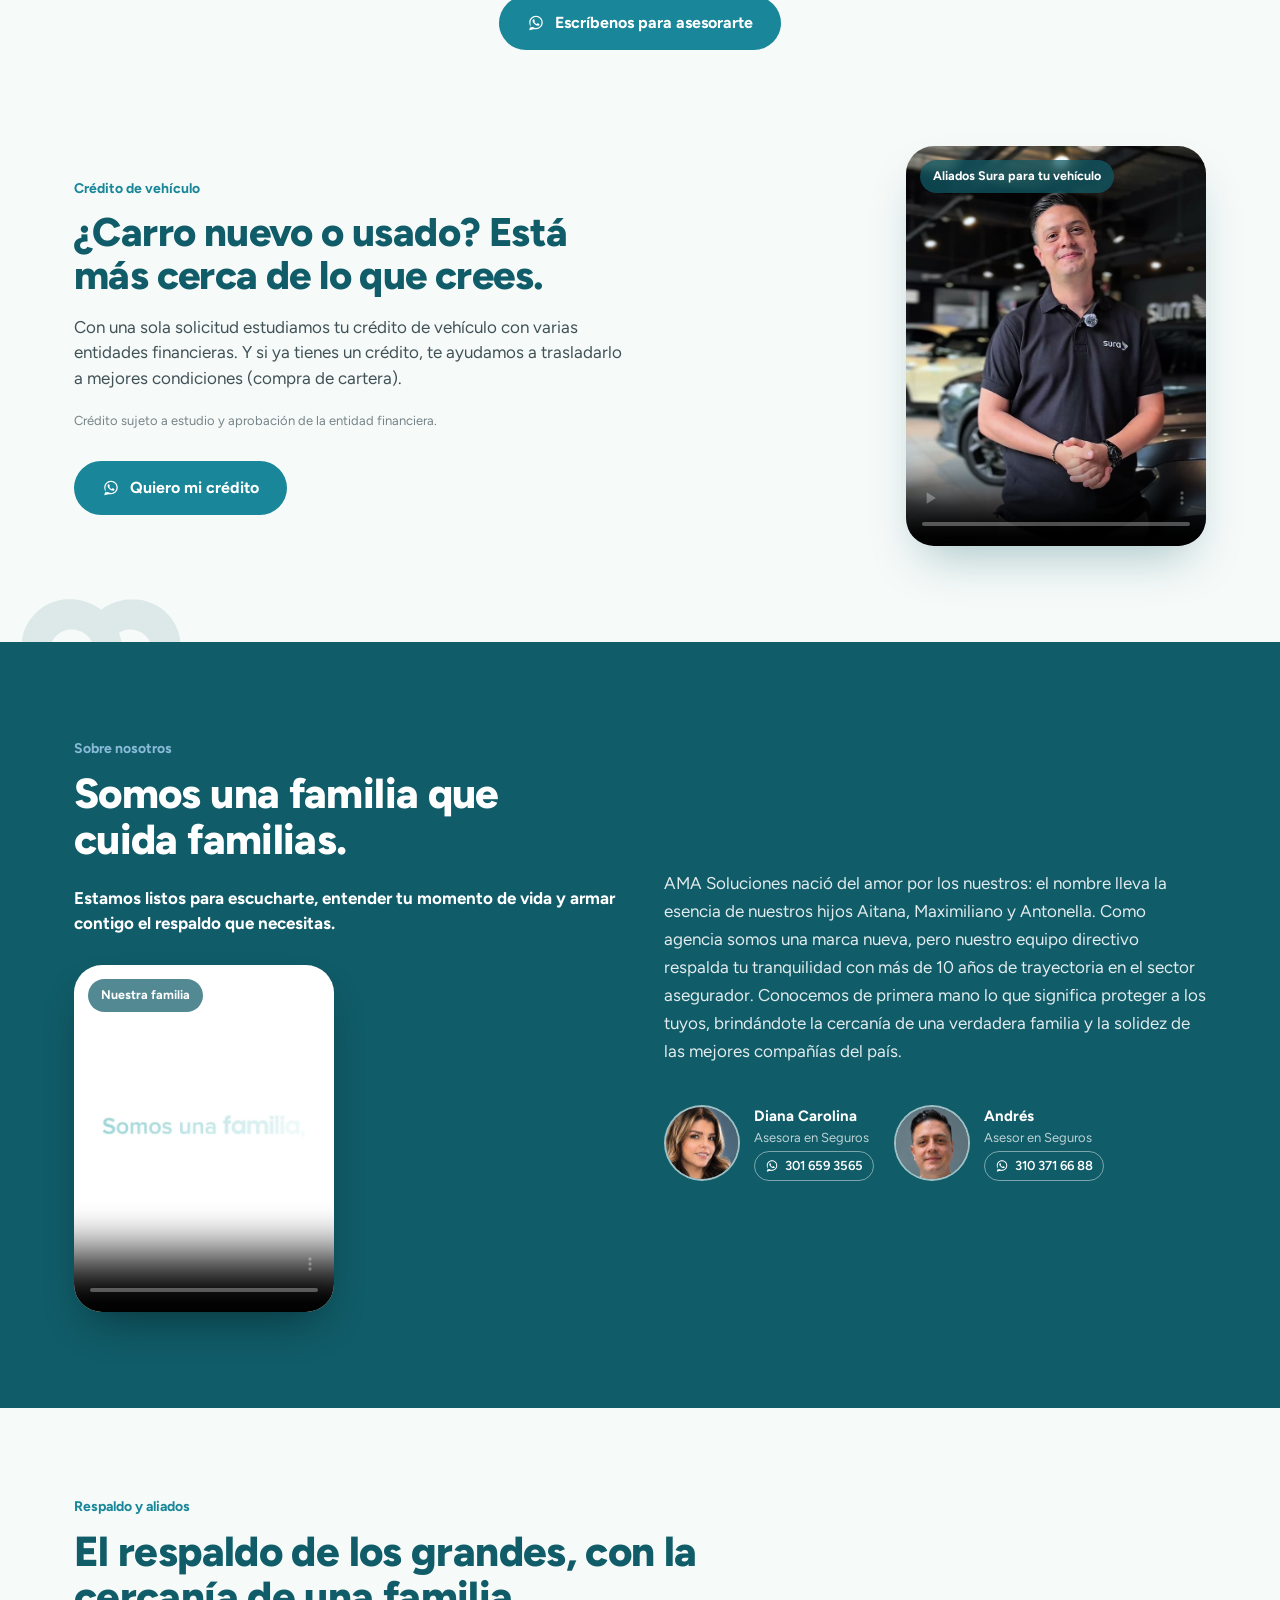
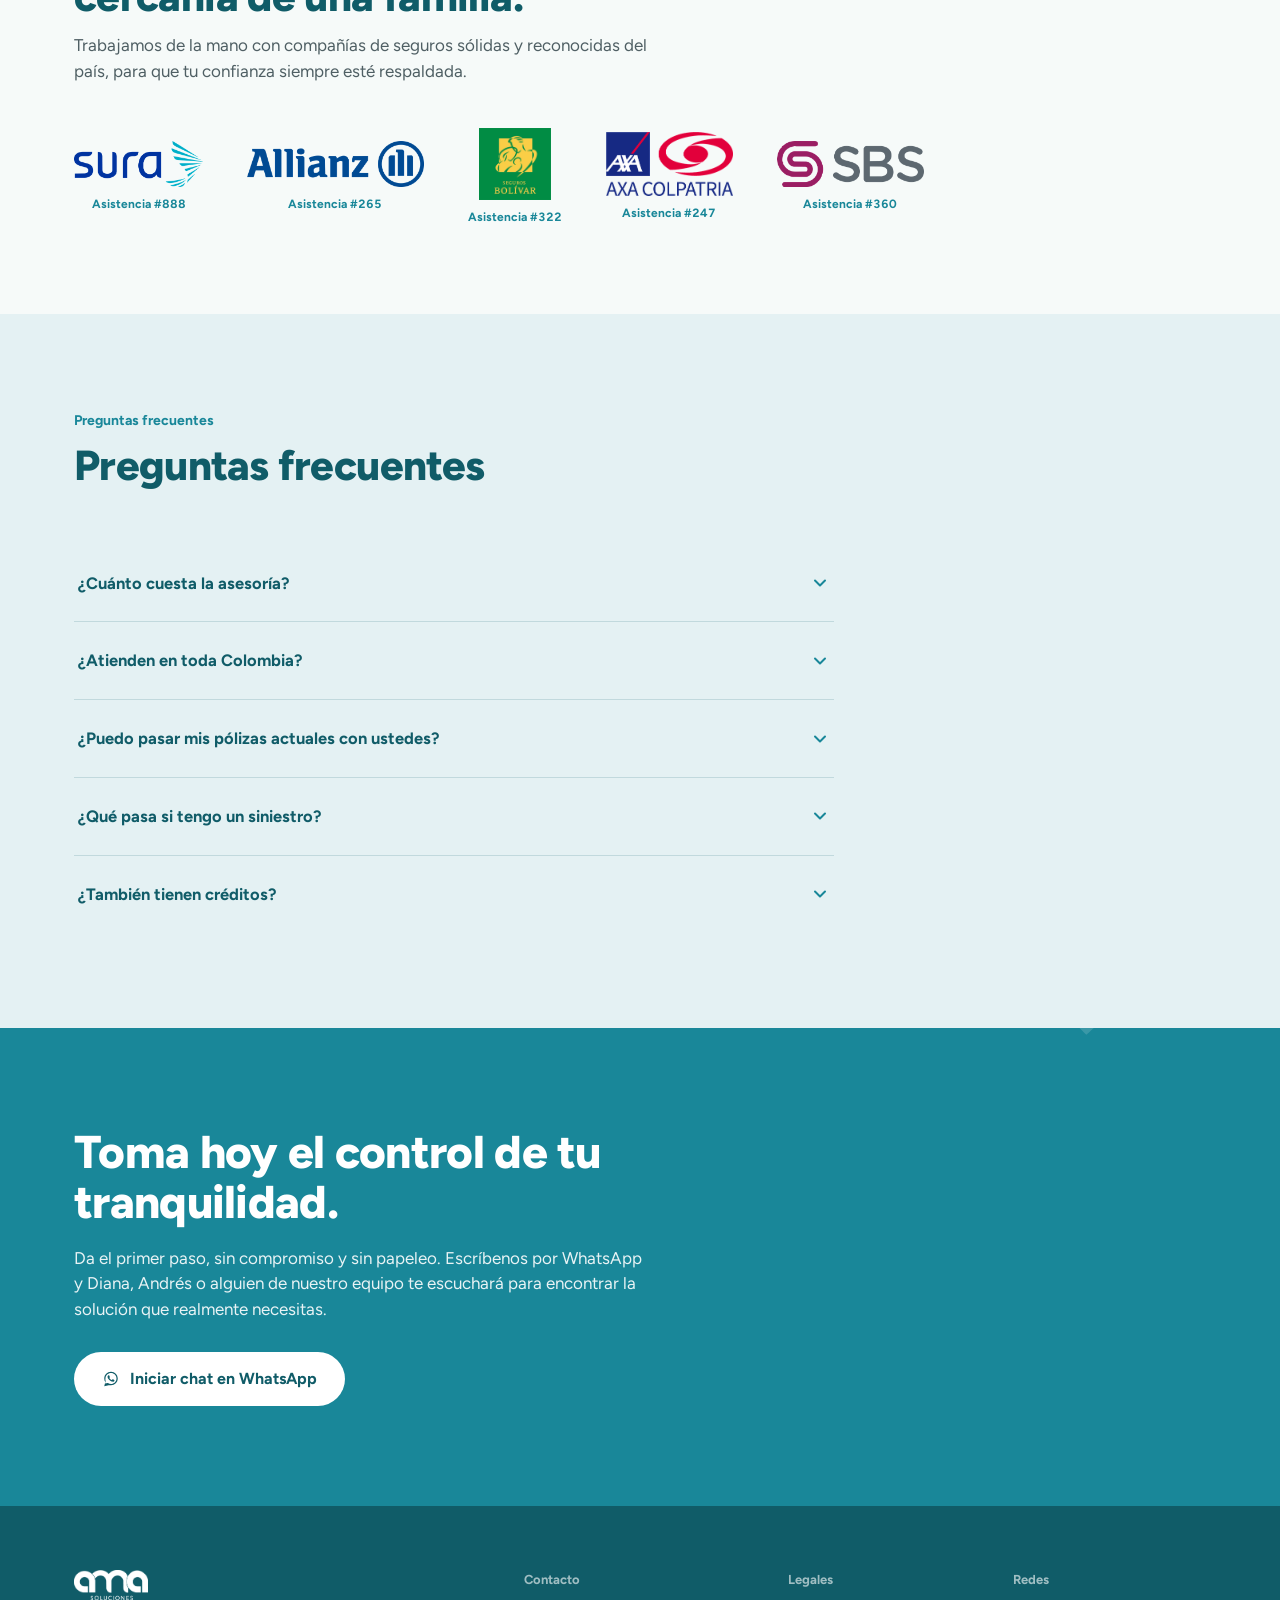
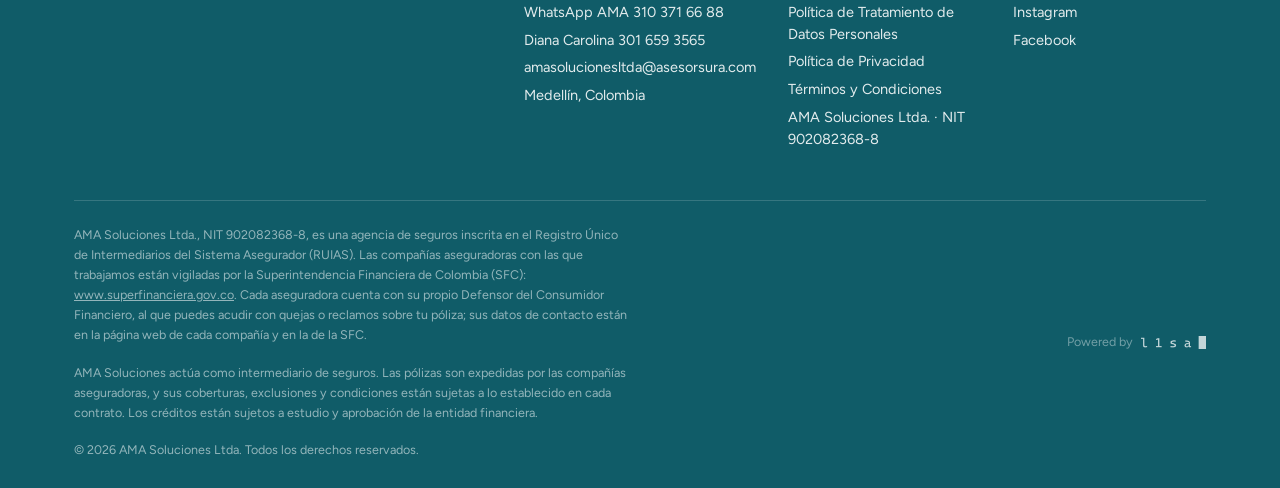
==== commit cebe5826: "feat: correo corporativo, logo Axa Colpatria, letrero del video de empresas abajo, líneas # en iPhon" ====
--- a/index.html
+++ b/index.html
@@ -274,7 +274,7 @@
             <video class="autoplay-video" controls muted preload="metadata" poster="assets/videos/testimonio-empresas.jpg" playsinline>
               <source src="assets/videos/testimonio-empresas.mp4" type="video/mp4">
             </video>
-            <span class="video-card-tag">Deja la gestión de riesgos en nuestras manos</span>
+            <span class="video-card-tag video-card-tag--below">Deja la gestión de riesgos en nuestras manos</span>
           </div>
         </div>
         <div class="cat-products">
@@ -412,7 +412,7 @@
         <a class="aliado" href="tel:%23888" aria-label="Llamar a la línea de asistencia de Sura, #888"><img class="aliado-logo" src="assets/aliados/sura.png" alt="Sura" width="449" height="160" loading="lazy"><span class="aliado-line">Asistencia #888</span></a>
         <a class="aliado" href="tel:%23265" aria-label="Llamar a la línea de asistencia de Allianz, #265"><img class="aliado-logo" src="assets/aliados/allianz.png" alt="Allianz" width="615" height="160" loading="lazy"><span class="aliado-line">Asistencia #265</span></a>
         <a class="aliado" href="tel:%23322" aria-label="Llamar a la línea de asistencia de Seguros Bolívar, #322"><img class="aliado-logo aliado-logo--square" src="assets/aliados/seguros-bolivar.png" alt="Seguros Bolívar" width="160" height="160" loading="lazy"><span class="aliado-line">Asistencia #322</span></a>
-        <a class="aliado" href="tel:%23247" aria-label="Llamar a la línea de asistencia de Axa Colpatria, #247"><span class="aliado-chip">Axa Colpatria</span><span class="aliado-line">Asistencia #247</span></a>
+        <a class="aliado" href="tel:%23247" aria-label="Llamar a la línea de asistencia de Axa Colpatria, #247"><img class="aliado-logo aliado-logo--stacked" src="assets/aliados/axa-colpatria.png" alt="Axa Colpatria" width="317" height="160" loading="lazy"><span class="aliado-line">Asistencia #247</span></a>
         <a class="aliado" href="tel:%23360" aria-label="Llamar a la línea de asistencia de SBS, #360"><img class="aliado-logo" src="assets/aliados/sbs.png" alt="SBS" width="513" height="160" loading="lazy"><span class="aliado-line">Asistencia #360</span></a>
       </div>
     </div>
@@ -488,6 +488,7 @@
           <h5>Contacto</h5>
           <a href="https://wa.me/573103716688" target="_blank" rel="noopener">WhatsApp AMA 310 371 66 88</a>
           <a href="https://wa.me/573016593565" target="_blank" rel="noopener">Diana Carolina 301 659 3565</a>
+          <a href="mailto:amasolucionesltda@asesorsura.com">amasolucionesltda@asesorsura.com</a>
           <p>Medellín, Colombia</p>
         </div>
         <div class="footer-col">
@@ -673,5 +674,32 @@
 })();
 </script>
 
+<div class="call-toast" id="callToast" role="status" aria-live="polite" hidden></div>
+<script>
+  // Las líneas # (#888, #265…) solo se marcan desde un celular. En computador
+  // el clic no llama a nada: mostramos el número para marcarlo desde el móvil.
+  (function () {
+    var toast = document.getElementById('callToast');
+    var timer;
+    var ua = navigator.userAgent;
+    var isIOS = /iPhone|iPad|iPod/.test(ua) || (/Macintosh/.test(ua) && navigator.maxTouchPoints > 1);
+    // Android sí abre el marcador con la línea #; iPhone bloquea los enlaces tel: con # o *.
+    var canDial = window.matchMedia('(pointer: coarse)').matches && !isIOS;
+    document.addEventListener('click', function (e) {
+      var a = e.target.closest('a[href^="tel:%23"]');
+      if (!a || canDial) return;
+      e.preventDefault();
+      var num = decodeURIComponent(a.getAttribute('href').slice(4));
+      var copied = false;
+      try { navigator.clipboard.writeText(num); copied = true; } catch (err) {}
+      toast.innerHTML = isIOS
+        ? 'Abre tu teléfono y marca <strong>' + num + '</strong>' + (copied ? '<br><span>Ya lo copiamos, solo pégalo</span>' : '')
+        : 'Marca <strong>' + num + '</strong> desde tu celular';
+      toast.hidden = false;
+      clearTimeout(timer);
+      timer = setTimeout(function () { toast.hidden = true; }, 5000);
+    });
+  })();
+</script>
 </body>
 </html>
--- a/styles.css
+++ b/styles.css
@@ -841,3 +841,39 @@
   opacity: 1;
 }
 .team-phone:hover { background: color-mix(in srgb, var(--white) 12%, transparent); text-decoration: none; }
+
+/* Aviso al hacer clic en una línea # desde computador */
+.call-toast {
+  position: fixed;
+  left: 50%;
+  bottom: 24px;
+  transform: translateX(-50%);
+  z-index: 60;
+  max-width: calc(100% - 32px);
+  padding: 14px 20px;
+  border-radius: 14px;
+  background: var(--teal-900);
+  color: var(--white);
+  font-size: 15px;
+  text-align: center;
+  box-shadow: 0 16px 40px -12px rgba(0, 0, 0, 0.45);
+}
+.call-toast strong { font-size: 18px; font-variant-numeric: tabular-nums; }
+.call-toast span { font-size: 12px; opacity: 0.8; }
+.call-toast[hidden] { display: none; }
+
+/* Letrero debajo del video cuando el video ya trae texto arriba (testimonio de empresas) */
+.video-card-tag--below {
+  position: static;
+  display: block;
+  border-radius: 0;
+  padding: 12px 16px;
+  text-align: center;
+  background: var(--teal-900);
+  -webkit-backdrop-filter: none;
+  backdrop-filter: none;
+}
+
+/* Logo de Axa Colpatria: símbolo + nombre apilados, necesita más alto */
+.aliado-logo--stacked { height: 56px; }
+@media (min-width: 900px) { .aliado-logo--stacked { height: 64px; } }
